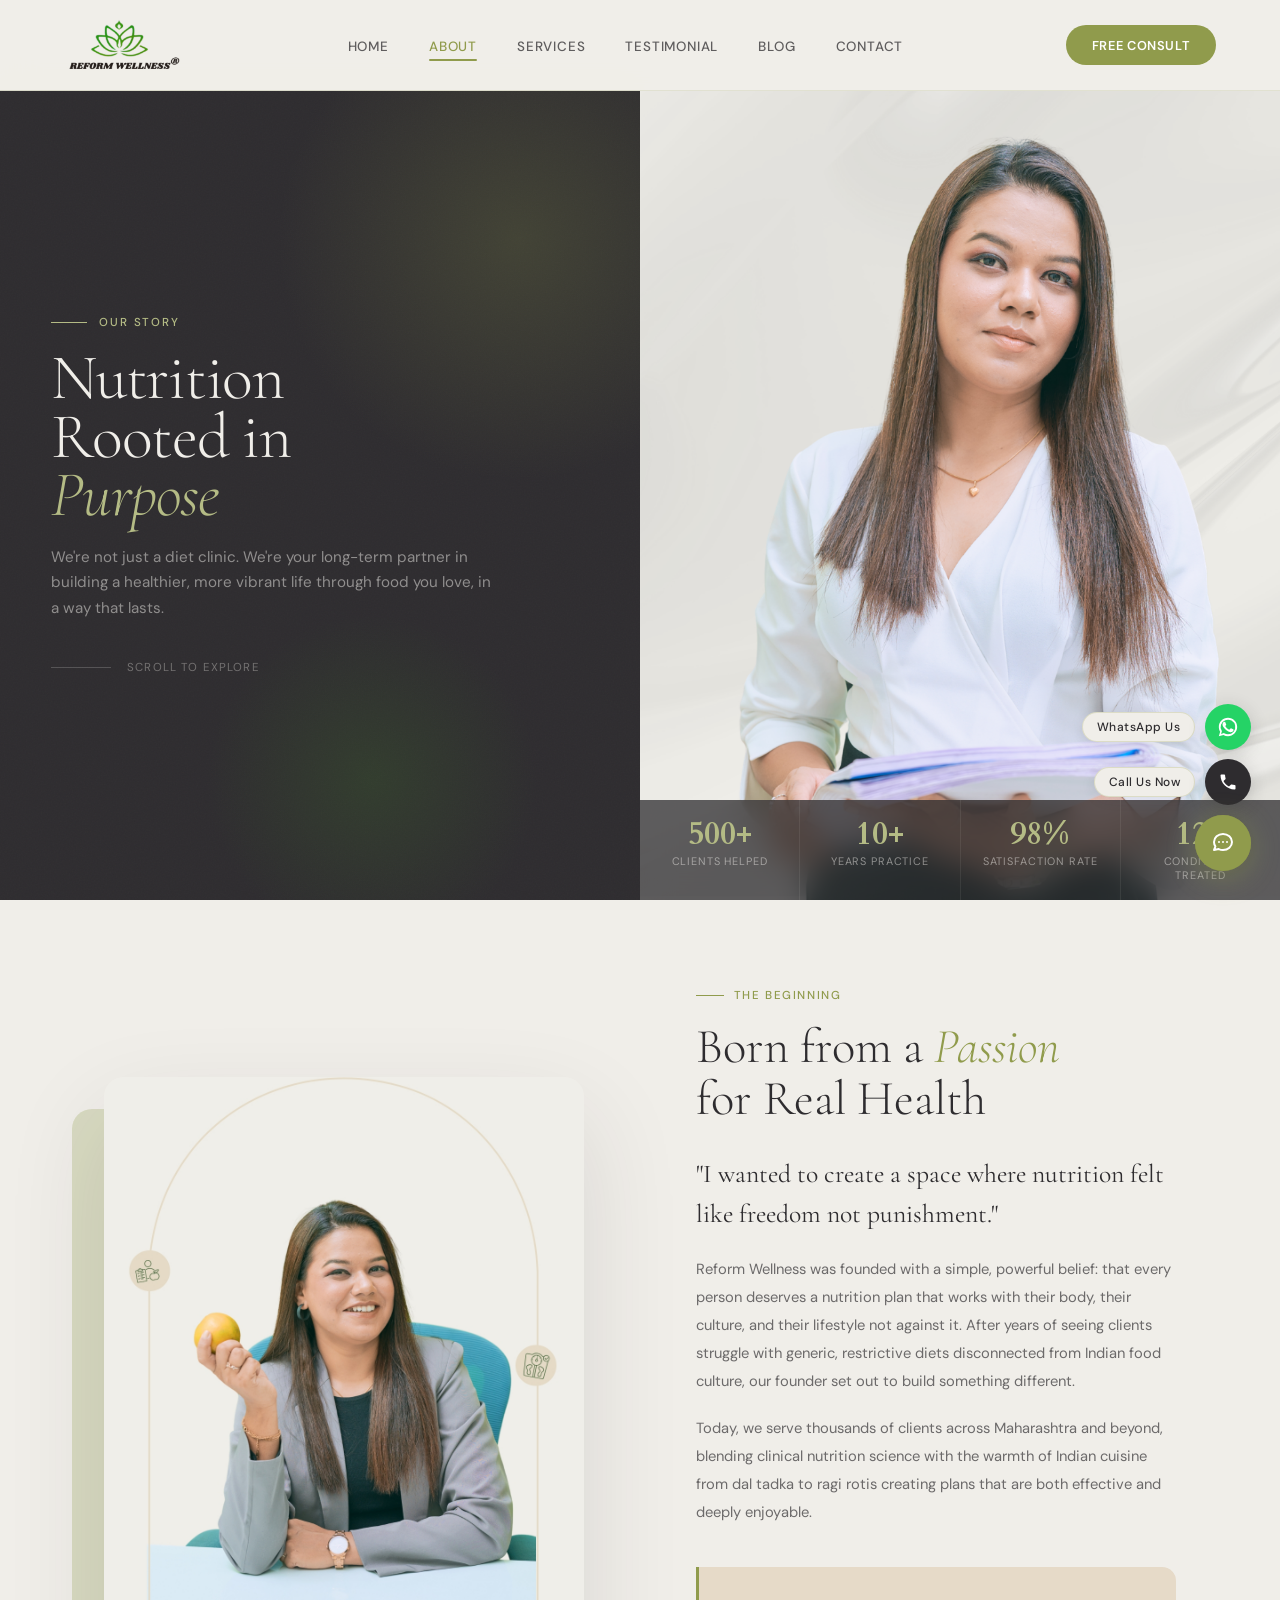
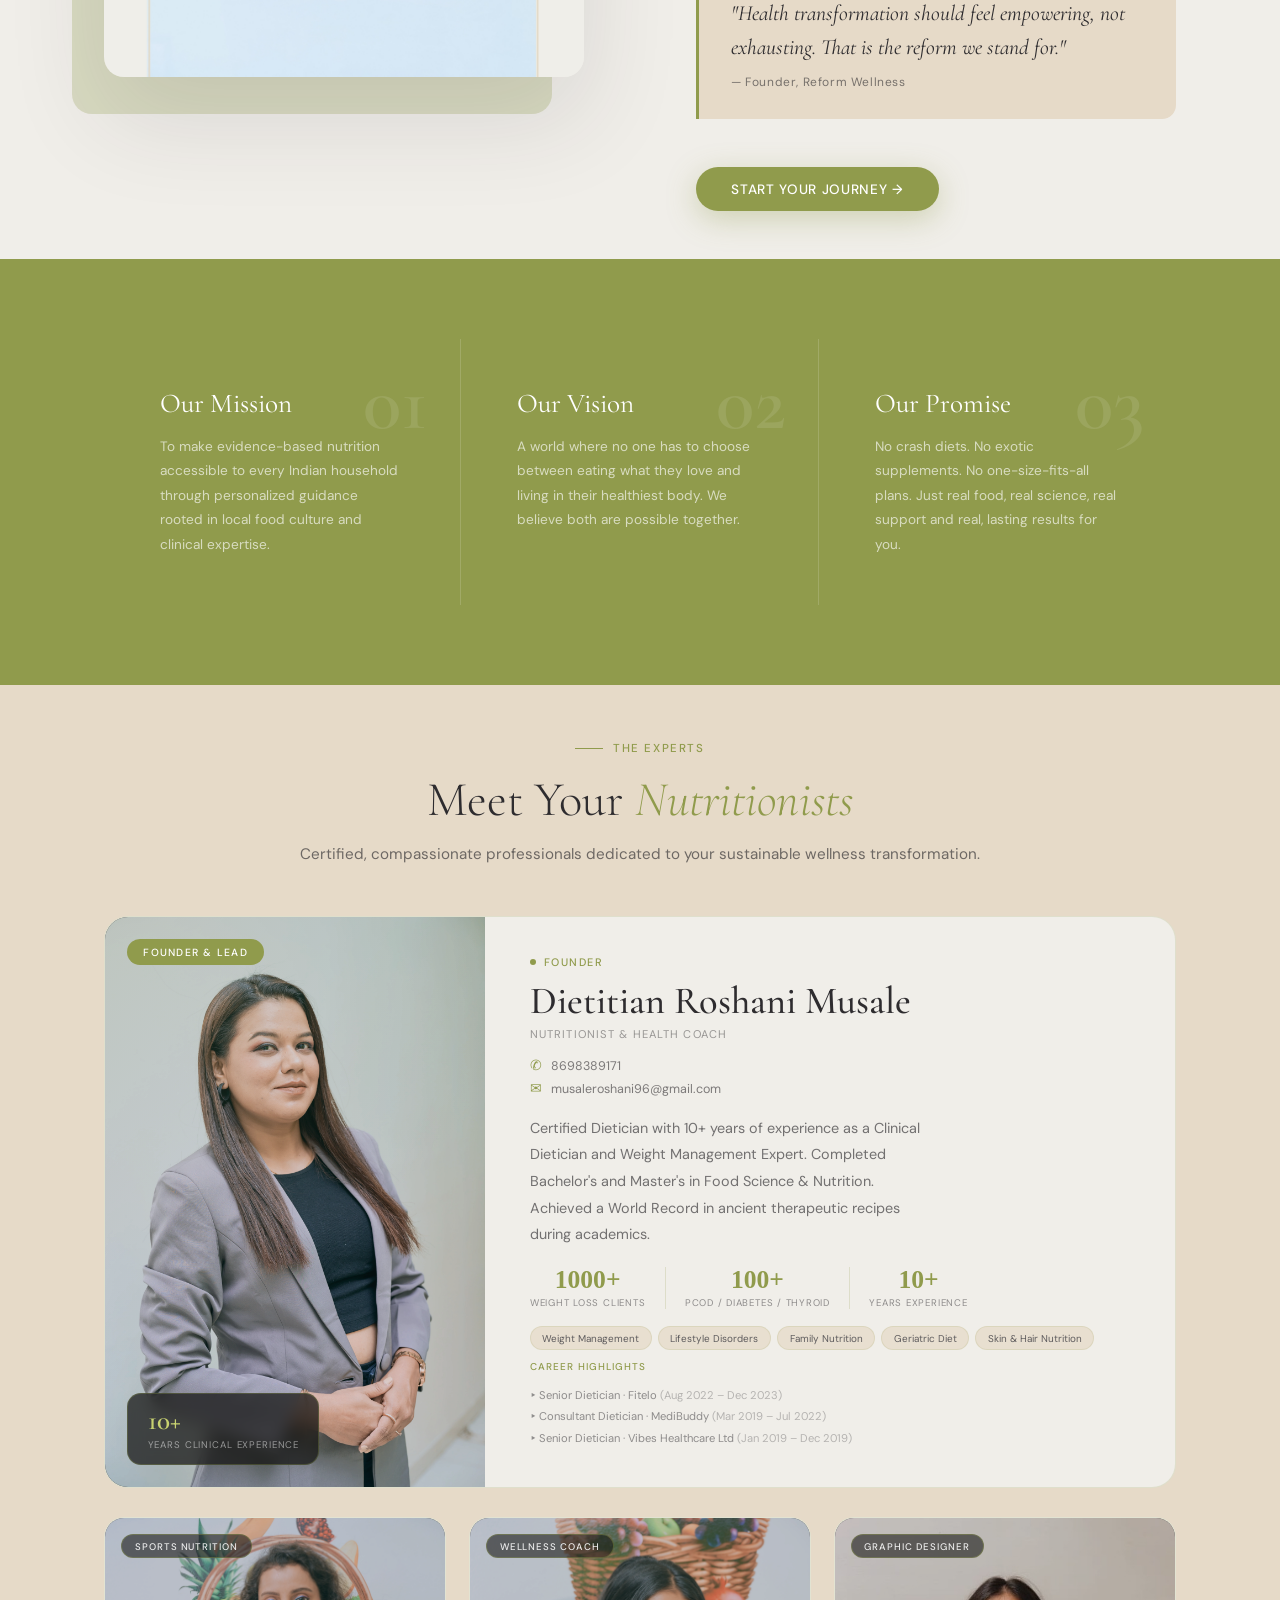
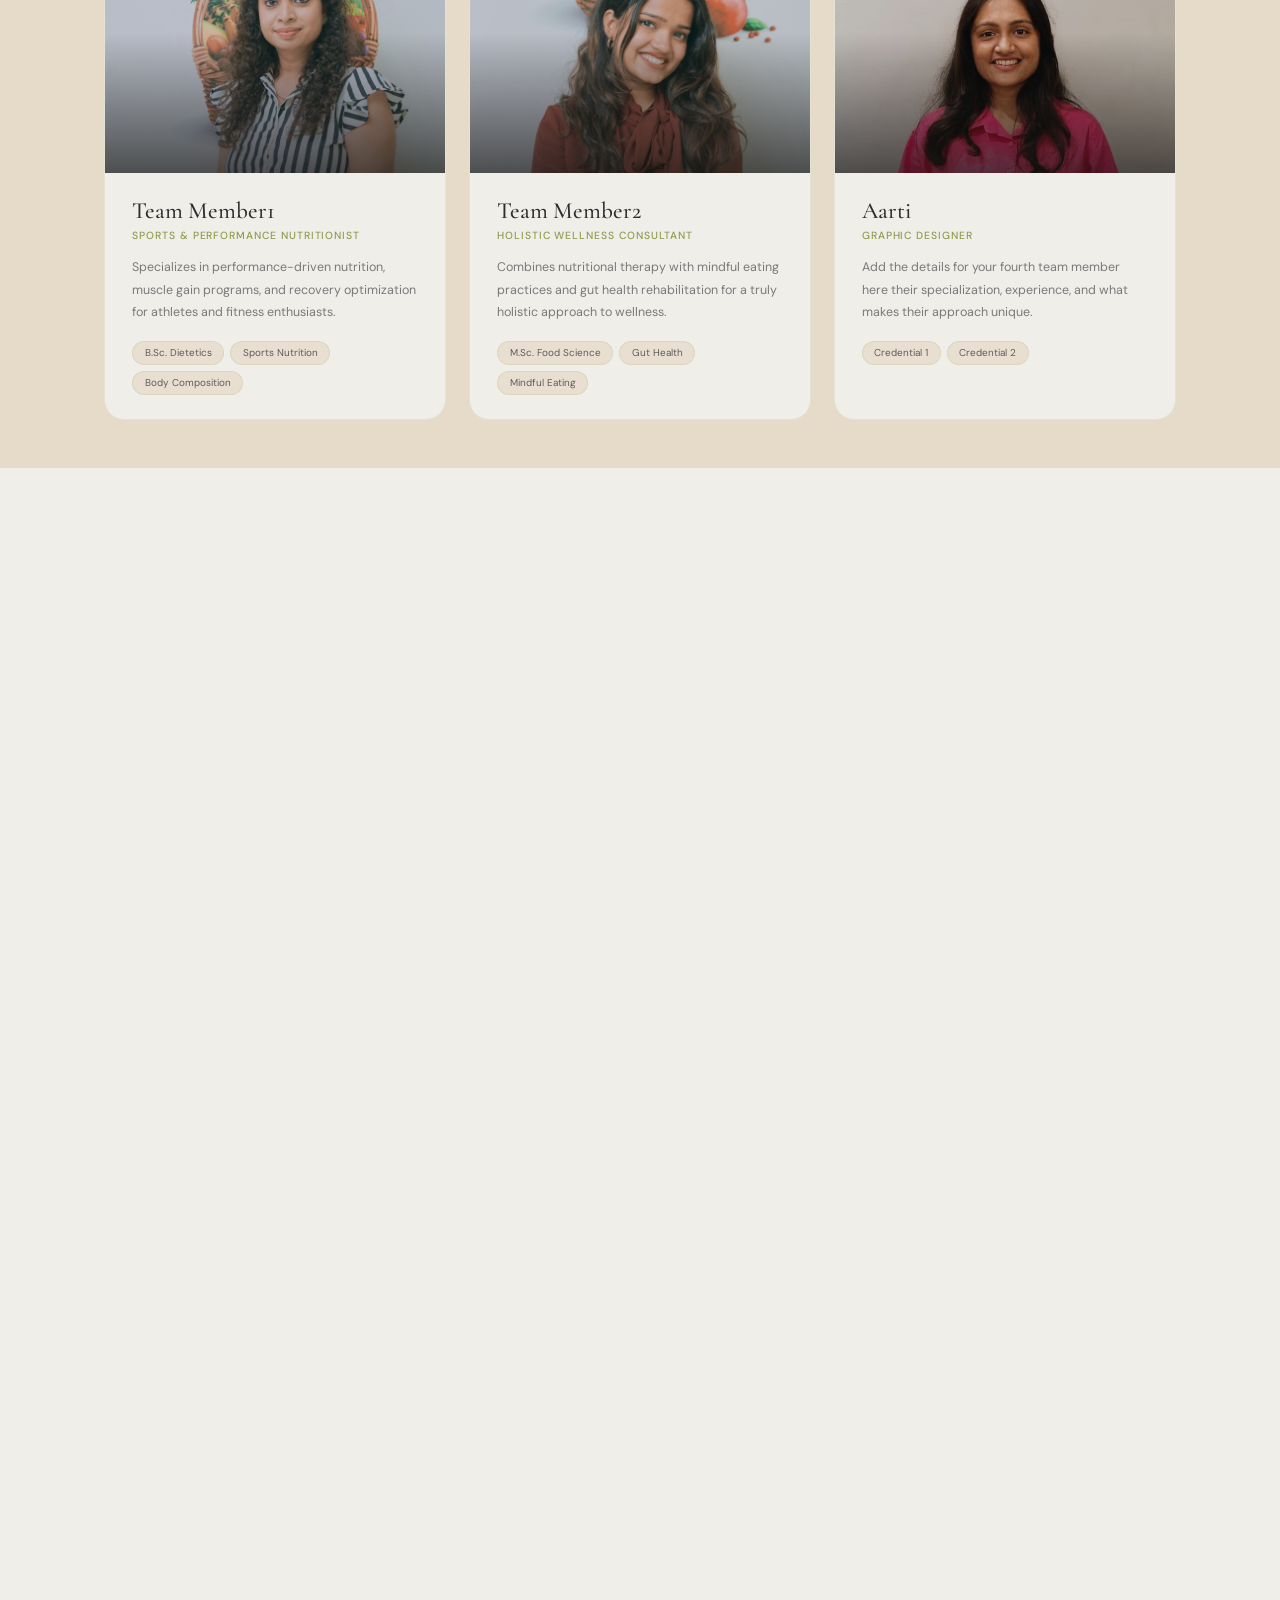
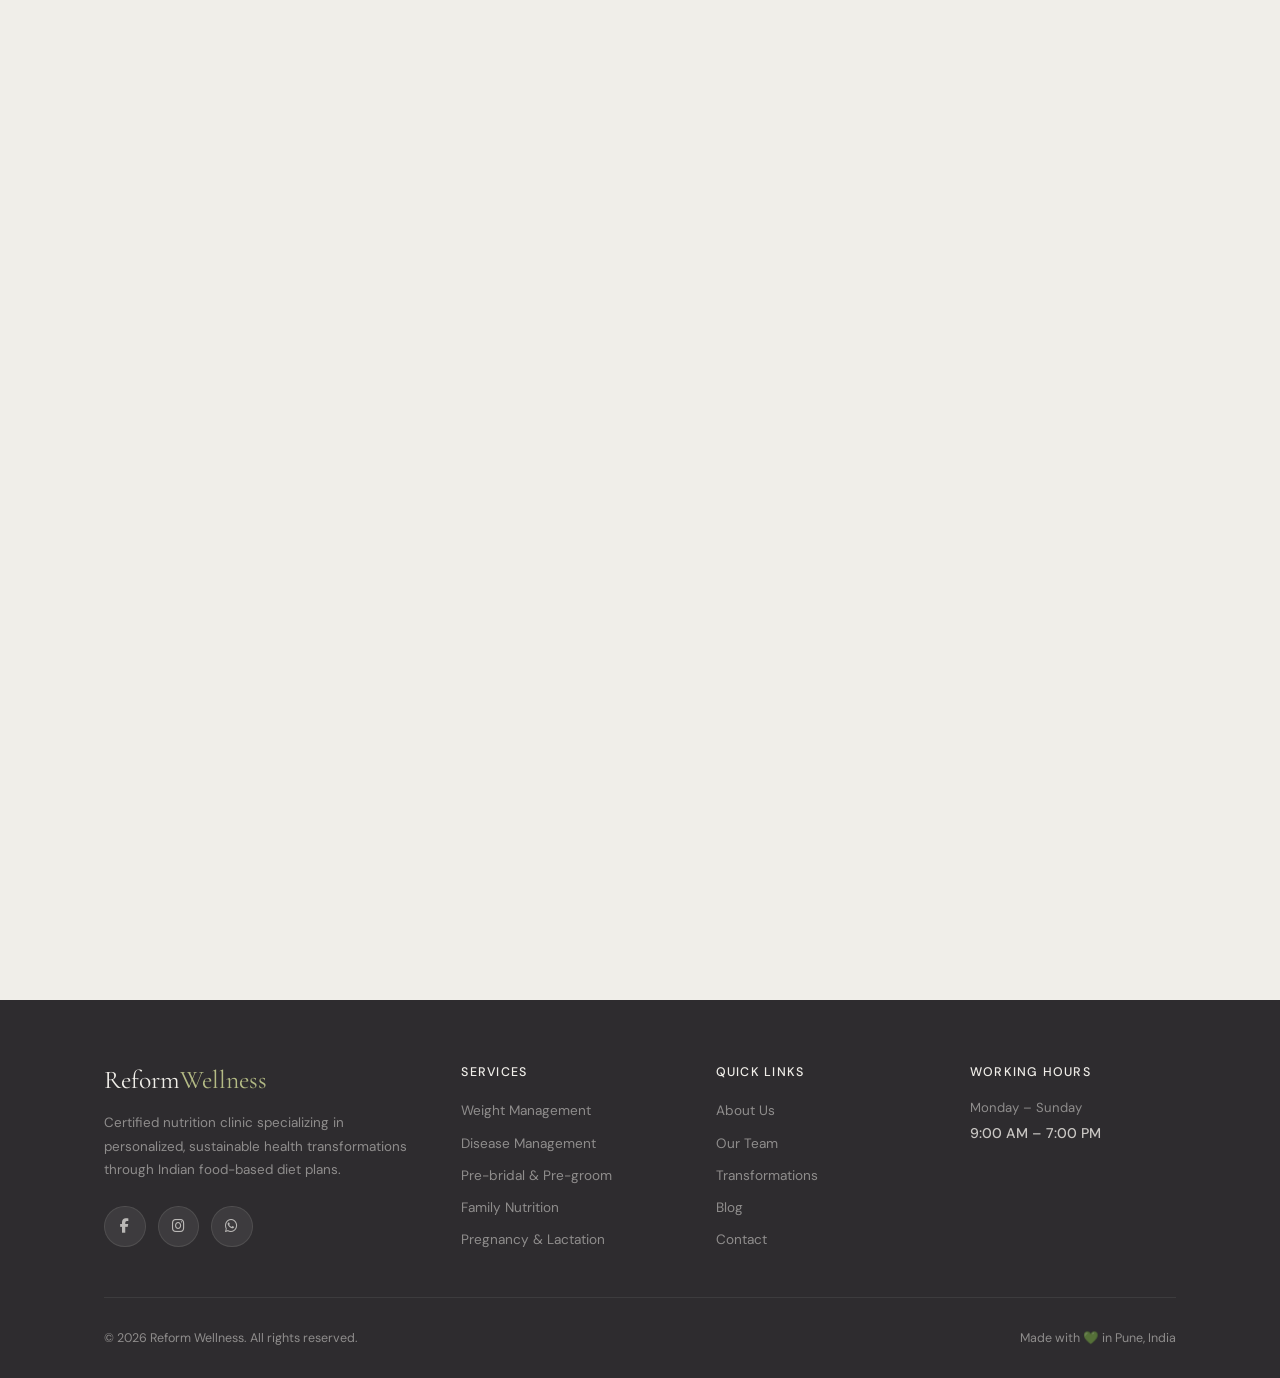
==== about/index.html @ c9287469 "updates" ====
<!DOCTYPE html>
<html lang="en">

<head>
    <meta charset="UTF-8" />
    <meta name="viewport" content="width=device-width, initial-scale=1.0" />
    <title>About Us- Reform Wellness</title>
    <link rel="icon" type="image/x-icon" href="/favicon_io/favicon.ico" />
    <link rel="stylesheet" href="https://cdnjs.cloudflare.com/ajax/libs/font-awesome/6.7.2/css/all.min.css" />
    <link
        href="https://fonts.googleapis.com/css2?family=Cormorant+Garamond:ital,wght@0,300;0,400;0,600;1,300;1,400&family=DM+Sans:wght@300;400;500;600&display=swap"
        rel="stylesheet" />
    <link href="https://fonts.googleapis.com/css2?family=Cardo:wght@400;700&display=swap" rel="stylesheet">
    <link rel="stylesheet" href="/css/style.css">
    <style>
        .about-hero {
            height: calc(100vh - 90px);
            min-height: calc(100vh - 90px);
            background: var(--dark);
            display: grid;
            grid-template-columns: 1fr 1fr;
            position: relative;
            overflow: hidden;
        }

        .hero-grain {
            position: absolute;
            inset: 0;
            pointer-events: none;
            background: url("data:image/svg+xml,%3Csvg xmlns='http://www.w3.org/2000/svg' width='280' height='280'%3E%3Cfilter id='n'%3E%3CfeTurbulence type='fractalNoise' baseFrequency='.68' numOctaves='4' stitchTiles='stitch'/%3E%3C/filter%3E%3Crect width='280' height='280' filter='url(%23n)' opacity='.05'/%3E%3C/svg%3E");
            opacity: .5;
        }

        .hero-blob {
            position: absolute;
            pointer-events: none;
            border-radius: 50%;
        }

        .hero-blob-1 {
            top: -100px;
            right: 40%;
            width: 500px;
            height: 500px;
            background: radial-gradient(circle, rgba(144, 155, 76, .2) 0%, transparent 68%);
        }

        .hero-blob-2 {
            bottom: -60px;
            left: 15%;
            width: 360px;
            height: 360px;
            background: radial-gradient(circle, rgba(72, 153, 38, .15) 0%, transparent 65%);
        }

        .hero-blob-3 {
            top: 30%;
            right: -80px;
            width: 300px;
            height: 300px;
            background: radial-gradient(circle, rgba(180, 187, 133, .12) 0%, transparent 65%);
        }

        .ah-left {
            display: flex;
            flex-direction: column;
            justify-content: center;
            position: relative;
            z-index: 2;

            padding-top: clamp(2rem, 4vh, 4rem);
            padding-bottom: clamp(2rem, 4vh, 4rem);
            padding-left: 8%;
            padding-right: 6%;
        }

        .ah-eyebrow {
            display: inline-flex;
            align-items: center;
            gap: .75rem;
            font-size: .72rem;
            letter-spacing: .16em;
            text-transform: uppercase;
            color: var(--secondary);
            font-weight: 500;
            margin-bottom: 1.2rem;
        }

        .ah-eyebrow::before {
            content: '';
            width: 36px;
            height: 1px;
            background: var(--secondary);
        }

        .ah-h1 {
            font-family: 'Cormorant Garamond', serif;
            font-size: clamp(3rem, 5vw, 6rem);
            font-weight: 300;
            line-height: .92;
            color: var(--light);
            letter-spacing: -.02em;
            margin-bottom: 1.2rem;
        }

        .ah-h1 em {
            font-style: italic;
            color: var(--secondary);
        }

        .ah-sub {
            font-size: .95rem;
            line-height: 1.7;
            color: rgba(240, 238, 233, .5);
            max-width: 440px;
            margin-bottom: 1.2rem;
        }

        .ah-scroll-hint {
            position: relative;
            margin-top: 1.2rem;
            display: flex;
            align-items: center;
            gap: 1rem;
            color: rgba(240, 238, 233, .35);
            font-size: .72rem;
            letter-spacing: .1em;
            text-transform: uppercase;
        }

        .ah-scroll-line {
            width: 60px;
            height: 1px;
            background: rgba(240, 238, 233, .2);
        }

        .ah-right {
            position: relative;
            overflow: hidden;
        }

        .ah-right img {
            width: 100%;
            height: 100%;
            object-fit: cover;
        }

        .ah-stat-strip {
            position: absolute;
            bottom: 0;
            left: 0;
            right: 0;
            background: rgba(46, 44, 47, .75);
            backdrop-filter: blur(16px);
            display: flex;
        }

        .ah-stat {
            flex: 1;
            padding: 1.1rem 1rem;
            border-right: 1px solid rgba(240, 238, 233, .08);
            text-align: center;
        }

        .ah-stat:last-child {
            border-right: none;
        }

        .ah-stat-num {
            font-family: 'Cardo', serif;
            font-size: 2rem;
            font-weight: 600;
            color: var(--secondary);
            line-height: 1;
        }

        .ah-stat-label {
            font-size: .68rem;
            color: rgba(240, 238, 233, .5);
            margin-top: .3rem;
            text-transform: uppercase;
            letter-spacing: .08em;
        }

        .container {
            max-width: 1200px;
            margin: 0 auto;
            padding: 0 5%;
        }

        section {
            padding: 3rem 0;
        }

        .section-tag {
            display: inline-flex;
            align-items: center;
            gap: .6rem;
            font-size: .72rem;
            letter-spacing: .14em;
            text-transform: uppercase;
            color: var(--primary);
            font-weight: 500;
            margin-bottom: 1.1rem;
        }

        .section-tag::before {
            content: '';
            width: 28px;
            height: 1px;
            background: var(--primary);
        }

        .section-h {
            font-family: 'Cormorant Garamond', serif;
            font-size: clamp(2.3rem, 3.8vw, 4rem);
            font-weight: 300;
            line-height: 1.08;
            color: var(--dark);
        }

        .section-h em {
            font-style: italic;
            color: var(--primary);
        }

        .story {
            background: var(--light);
        }

        .story-layout {
            display: grid;
            grid-template-columns: 1fr 1fr;
            gap: 7rem;
            align-items: center;
        }

        .story-imgs {
            position: relative;
        }

        .story-img-main {
            width: 100%;
            aspect-ratio: 4/5;
            object-fit: cover;
            border-radius: 20px;
            box-shadow: 0 40px 100px rgba(46, 44, 47, 0.12);
        }

        .story-bg-shape {
            position: absolute;
            top: 2rem;
            left: -2rem;
            right: 2rem;
            bottom: -2rem;
            border-radius: 20px;
            background: var(--secondary);
            opacity: .4;
            z-index: -1;
        }

        .story-text {
            padding-top: 2rem;
        }

        .story-lead {
            font-family: 'Cormorant Garamond', serif;
            font-size: 1.6rem;
            font-weight: 400;
            line-height: 1.55;
            color: var(--dark);
            margin: 1.8rem 0 1.4rem;
        }

        .story-body {
            font-size: .92rem;
            line-height: 1.9;
            opacity: .68;
            margin-bottom: 1.2rem;
        }

        .story-quote {
            margin: 2.5rem 0;
            padding: 1.8rem 2rem;
            border-left: 3px solid var(--primary);
            background: var(--soft);
            border-radius: 0 14px 14px 0;
        }

        .story-quote p {
            font-family: 'Cormorant Garamond', serif;
            font-size: 1.35rem;
            font-style: italic;
            line-height: 1.6;
            color: var(--dark);
        }

        .story-quote cite {
            font-size: .75rem;
            opacity: .6;
            margin-top: .6rem;
            display: block;
            font-style: normal;
            letter-spacing: .05em;
        }

        .mission-strip {
            background: var(--primary);
            padding: 5rem 0;
        }

        .mission-grid {
            display: grid;
            grid-template-columns: 1fr 1fr 1fr;
            gap: 0;
        }

        .mission-item {
            padding: 3rem 3.5rem;
            border-right: 1px solid rgba(255, 255, 255, .15);
            position: relative;
        }

        .mission-item:last-child {
            border-right: none;
        }

        .mission-num {
            font-family: 'Cormorant Garamond', serif;
            font-size: 5rem;
            font-weight: 600;
            color: rgba(255, 255, 255, .1);
            line-height: 1;
            position: absolute;
            top: 1.5rem;
            right: 2rem;
        }

        .mission-title {
            font-family: 'Cormorant Garamond', serif;
            font-size: 1.7rem;
            color: #fff;
            margin-bottom: .9rem;
            font-weight: 400;
        }

        .mission-desc {
            font-size: .85rem;
            line-height: 1.8;
            color: rgba(255, 255, 255, .65);
        }

        .dietitian {
            background: var(--soft);
        }

        .dietitian-header {
            text-align: center;
            margin-bottom: 3rem;
        }

        .team-hero {
            display: grid;
            grid-template-columns: 380px 1fr;
            border-radius: 24px;
            overflow: hidden;
            border: 1px solid rgba(144, 155, 76, .18);
            margin-bottom: 1.8rem;
            background: var(--light);
        }

        .team-hero-img {
            position: relative;
            min-height: 320px;
            background: #1a1a18;
            overflow: hidden;
        }

        .team-hero-img img {
            width: 100%;
            height: 100%;
            object-fit: cover;
            object-position: top;
            display: block;
            opacity: .85;
            transition: transform .55s;
        }

        .team-hero:hover .team-hero-img img {
            transform: scale(1.04);
        }

        .team-hero-img-overlay {
            position: absolute;
            inset: 0;
            background: linear-gradient(135deg, rgba(144, 155, 76, .18) 0%, transparent 60%);
        }

        .team-hero-badge {
            position: absolute;
            top: 1.4rem;
            left: 1.4rem;
            background: var(--primary);
            color: #fff;
            font-size: .65rem;
            letter-spacing: .12em;
            text-transform: uppercase;
            padding: .4rem 1rem;
            border-radius: 100px;
            font-weight: 500;
        }

        .team-hero-stat {
            position: absolute;
            bottom: 1.4rem;
            left: 1.4rem;
            background: rgba(20, 20, 18, .72);
            backdrop-filter: blur(8px);
            -webkit-backdrop-filter: blur(8px);
            border-radius: 14px;
            padding: .8rem 1.2rem;
            border: 1px solid rgba(144, 155, 76, .3);
        }

        .team-hero-stat-num {
            font-family: 'Cormorant Garamond', serif;
            font-size: 1.7rem;
            font-weight: 600;
            color: #c8d270;
            line-height: 1;
        }

        .team-hero-stat-label {
            font-size: .6rem;
            color: rgba(255, 255, 255, .5);
            letter-spacing: .09em;
            text-transform: uppercase;
            margin-top: 4px;
        }

        .team-hero-body {
            padding: 2rem 2.8rem;
            display: flex;
            flex-direction: column;
            justify-content: center;
        }

        .team-founder-label {
            display: inline-flex;
            align-items: center;
            gap: 8px;
            font-size: .68rem;
            letter-spacing: .14em;
            text-transform: uppercase;
            color: var(--primary);
            font-weight: 500;
            margin-bottom: .7rem;
        }

        .team-founder-dot {
            width: 6px;
            height: 6px;
            border-radius: 50%;
            background: var(--primary);
            flex-shrink: 0;
        }

        .team-hero-name {
            font-family: 'Cormorant Garamond', serif;
            font-size: 2.4rem;
            font-weight: 500;
            color: var(--dark);
            margin: 0 0 .3rem;
            line-height: 1.1;
        }

        .team-hero-role {
            font-size: .7rem;
            text-transform: uppercase;
            letter-spacing: .1em;
            color: rgba(46, 44, 47, .45);
            margin-bottom: 1rem;
        }

        .team-hero-bio {
            font-size: .9rem;
            line-height: 1.85;
            color: rgba(46, 44, 47, .65);
            margin-bottom: 1.2rem;
            max-width: 400px;
        }

        .team-signature {
            font-family: 'Cormorant Garamond', serif;
            font-size: 1.5rem;
            font-style: italic;
            color: rgba(46, 44, 47, .35);
        }

        .team-trio {
            display: grid;
            grid-template-columns: repeat(3, 1fr);
            gap: 1.4rem;
        }

        .team-card {
            background: var(--light);
            border-radius: 20px;
            overflow: hidden;
            border: 1px solid rgba(144, 155, 76, .14);
            transition: transform .35s, border-color .35s, box-shadow .35s;
        }

        .team-card:hover {
            transform: translateY(-6px);
            border-color: rgba(144, 155, 76, .35);
            box-shadow: 0 24px 60px rgba(46, 44, 47, .1);
        }

        .team-img-wrap {
            position: relative;
            aspect-ratio: 4/3;
            overflow: hidden;
            background: #1a1a18;
        }

        .team-img-wrap img {
            width: 100%;
            height: 100%;
            object-fit: cover;
            object-position: top;
            display: block;
            opacity: .8;
            transition: transform .5s;
        }

        .team-card:hover .team-img-wrap img {
            transform: scale(1.04);
        }

        .team-img-grad {
            position: absolute;
            inset: 0;
            background: linear-gradient(to top, rgba(20, 20, 18, .65) 0%, transparent 55%);
        }

        .team-img-tag {
            position: absolute;
            top: 1rem;
            left: 1rem;
            background: rgba(20, 20, 18, .58);
            border: 1px solid rgba(144, 155, 76, .4);
            color: rgba(255, 255, 255, .88);
            font-size: .6rem;
            letter-spacing: .1em;
            text-transform: uppercase;
            padding: .3rem .8rem;
            border-radius: 100px;
            font-weight: 500;
        }

        .team-body {
            padding: 1.5rem 1.7rem;
        }

        .team-name {
            font-family: 'Cormorant Garamond', serif;
            font-size: 1.45rem;
            font-weight: 500;
            color: var(--dark);
            margin-bottom: .25rem;
        }

        .team-role {
            font-size: .65rem;
            text-transform: uppercase;
            letter-spacing: .09em;
            color: var(--primary);
            font-weight: 500;
            margin-bottom: .9rem;
        }

        .team-bio {
            font-size: .78rem;
            line-height: 1.78;
            opacity: .6;
            margin-bottom: 1.1rem;
        }

        .team-creds {
            display: flex;
            flex-wrap: wrap;
            gap: .38rem;
        }

        .team-cred {
            font-size: .62rem;
            padding: .28rem .72rem;
            border-radius: 100px;
            background: var(--soft);
            border: 1px solid rgba(144, 155, 76, .2);
            color: var(--dark);
            opacity: .75;
        }

        .values {
            background: var(--light);
        }

        .values-layout {
            display: grid;
            grid-template-columns: 1fr 1fr;
            gap: 6rem;
            align-items: start;
        }

        .values-sticky {
            position: sticky;
            top: 120px;
        }

        .values-img {
            width: 100%;
            aspect-ratio: 4/5;
            object-fit: cover;
            border-radius: 24px;
            box-shadow: 0 40px 100px rgba(46, 44, 47, .1);
            margin-top: 3rem;
        }

        .values-list {
            display: flex;
            flex-direction: column;
            gap: 1.2rem;
            margin-top: 3rem;
        }

        .value-item {
            display: grid;
            grid-template-columns: 3.5rem 1fr;
            gap: 1.5rem;
            align-items: start;
            padding: 1.8rem 2rem;
            background: var(--soft);
            border-radius: 18px;
            border: 1px solid rgba(144, 155, 76, .15);
            transition: background .3s, transform .3s;
            cursor: default;
        }

        .value-item:hover {
            background: var(--primary);
            transform: translateX(6px);
        }

        .value-item:hover .vi-title,
        .value-item:hover .vi-desc {
            color: #fff;
        }

        .value-item:hover .vi-desc {
            opacity: .75;
        }

        .vi-icon {
            width: 3.5rem;
            height: 3.5rem;
            border-radius: 18px;
            background: rgba(144, 155, 76, 0.12);
            color: var(--primary);

            display: flex;
            align-items: center;
            justify-content: center;

            flex-shrink: 0;

            font-size: 1.2rem;
            transition: all 0.3s ease;
        }

        .value-item:hover .vi-icon {
            background: rgba(255, 255, 255, .15);
            color: #fff;
        }

        .vi-title {
            font-family: 'Cormorant Garamond', serif;
            font-size: 1.25rem;
            color: var(--dark);
            margin-bottom: .35rem;
            transition: color .3s;
        }

        .vi-desc {
            font-size: .82rem;
            line-height: 1.75;
            opacity: .65;
            transition: color .3s, opacity .3s;
            color: var(--dark);
        }

        .journey {
            background: var(--dark);
            overflow: hidden;
        }

        .journey .section-tag {
            color: var(--secondary);
        }

        .journey .section-tag::before {
            background: var(--secondary);
        }

        .journey .section-h {
            color: var(--light);
        }

        .timeline {
            position: relative;
            margin-top: 5rem;
        }

        .timeline::before {
            content: '';
            position: absolute;
            left: 50%;
            top: 0;
            bottom: 0;
            width: 1px;
            background: linear-gradient(180deg, transparent, var(--primary), var(--secondary), var(--primary), transparent);
            transform: translateX(-50%);
        }

        .tl-item {
            display: grid;
            grid-template-columns: 1fr 60px 1fr;
            gap: 0;
            margin-bottom: 4rem;
            align-items: center;
        }

        .tl-item:last-child {
            margin-bottom: 0;
        }

        .tl-content {
            padding: 2rem 2.5rem;
            background: rgba(240, 238, 233, .04);
            border: 1px solid rgba(240, 238, 233, .07);
            border-radius: 20px;
            transition: background .3s;
        }

        .tl-content:hover {
            background: rgba(144, 155, 76, .1);
        }

        .tl-item.right .tl-content {
            grid-column: 3;
        }

        .tl-item.left .tl-content {
            grid-column: 1;
        }

        .tl-center {
            display: flex;
            align-items: center;
            justify-content: center;
            grid-column: 2;
        }

        .tl-dot {
            width: 2.8rem;
            height: 2.8rem;
            border-radius: 50%;
            background: var(--primary);
            border: 3px solid var(--dark);
            box-shadow: 0 0 0 5px rgba(144, 155, 76, .2);
            display: flex;
            align-items: center;
            justify-content: center;
            font-family: 'Cormorant Garamond', serif;
            font-size: 1rem;
            font-weight: 600;
            color: #fff;
            z-index: 1;
            position: relative;
        }

        .tl-year {
            font-size: .68rem;
            letter-spacing: .1em;
            text-transform: uppercase;
            color: var(--secondary);
            font-weight: 500;
            margin-bottom: .5rem;
        }

        .tl-title {
            font-family: 'Cormorant Garamond', serif;
            font-size: 1.4rem;
            color: var(--light);
            margin-bottom: .5rem;
        }

        .tl-desc {
            font-size: .82rem;
            line-height: 1.75;
            color: rgba(240, 238, 233, .5);
        }

        .certs {
            background: var(--light);
        }

        .certs-grid {
            display: grid;
            grid-template-columns: repeat(4, 1fr);
            gap: 1.5rem;
            margin-top: 3.5rem;
        }

        .cert-card {
            background: var(--soft);
            border-radius: 20px;
            padding: 2.5rem 2rem;
            border: 1px solid rgba(144, 155, 76, .15);
            text-align: center;
            transition: transform .3s, box-shadow .3s;
        }

        .cert-card:hover {
            transform: translateY(-5px);
            box-shadow: 0 20px 60px rgba(46, 44, 47, .08);
        }

        .cert-icon {
            width: 50px;
            height: 50px;
            border-radius: 18px;
            background: rgba(144, 155, 76, 0.12);
            color: var(--primary);

            display: flex;
            align-items: center;
            justify-content: center;

            margin: 0 auto 1.5rem;

            transition: all 0.3s ease;
        }

        .cert-icon i {
            font-size: 20px;
            line-height: 1;
        }

        .cert-card:hover .cert-icon {
            background: var(--primary);
            color: #fff;
            transform: translateY(-4px);
        }

        .cert-title {
            font-family: 'Cormorant Garamond', serif;
            font-size: 1.2rem;
            color: var(--dark);
            margin-bottom: .5rem;
        }

        .cert-body {
            font-size: .8rem;
            line-height: 1.7;
            opacity: .65;
        }

        .about-cta {
            background: var(--light);
        }

        .cta-box {
            background: var(--dark);
            border-radius: 32px;
            overflow: hidden;
            position: relative;
            display: grid;
            grid-template-columns: 1fr 1fr;
            min-height: 420px;
        }

        .cta-box-left {
            padding: 5rem;
            display: flex;
            flex-direction: column;
            justify-content: center;
            position: relative;
            z-index: 1;
        }

        .cta-box-left::before {
            content: '';
            position: absolute;
            inset: 0;
            background: radial-gradient(ellipse at 0% 100%, rgba(144, 155, 76, .25) 0%, transparent 65%);
        }

        .cta-tag {
            font-size: .72rem;
            letter-spacing: .14em;
            text-transform: uppercase;
            color: var(--secondary);
            font-weight: 500;
            margin-bottom: 1rem;
            position: relative;
        }

        .cta-h {
            font-family: 'Cormorant Garamond', serif;
            font-size: clamp(2.2rem, 3.5vw, 3.5rem);
            font-weight: 300;
            color: var(--light);
            line-height: 1.1;
            margin-bottom: 1.2rem;
            position: relative;
        }

        .cta-h em {
            font-style: italic;
            color: var(--secondary);
        }

        .cta-p {
            font-size: .9rem;
            color: rgba(240, 238, 233, .55);
            line-height: 1.8;
            margin-bottom: 2.5rem;
            position: relative;
        }

        .cta-btns {
            display: flex;
            gap: 1rem;
            flex-wrap: wrap;
            position: relative;
        }

        .btn-w {
            background: var(--primary);
            color: #fff;
            padding: .85rem 2.2rem;
            border-radius: 100px;
            font-size: .85rem;
            font-weight: 500;
            letter-spacing: .05em;
            text-transform: uppercase;
            text-decoration: none;
            box-shadow: 0 8px 30px rgba(144, 155, 76, .35);
            transition: background .25s, transform .2s;
        }

        .btn-w:hover {
            background: var(--accent);
            transform: translateY(-2px);
        }

        .btn-outline-w {
            border: 1px solid rgba(240, 238, 233, .2);
            color: rgba(240, 238, 233, .7);
            padding: .85rem 2.2rem;
            border-radius: 100px;
            font-size: .85rem;
            font-weight: 500;
            letter-spacing: .05em;
            text-transform: uppercase;
            text-decoration: none;
            transition: border-color .25s, color .25s;
        }

        .btn-outline-w:hover {
            border-color: var(--secondary);
            color: var(--secondary);
        }

        .cta-box-right {
            position: relative;
            overflow: hidden;
        }

        .cta-box-right img {
            width: 100%;
            height: 100%;
            object-fit: cover;
            mix-blend-mode: luminosity;
            opacity: .5;
        }

        .fade-up {
            opacity: 0;
            transform: translateY(30px);
            transition: opacity .75s ease, transform .75s ease;
        }

        .fade-up.visible {
            opacity: 1;
            transform: translateY(0);
        }

        .fade-left {
            opacity: 0;
            transform: translateX(-30px);
            transition: opacity .75s ease, transform .75s ease;
        }

        .fade-left.visible {
            opacity: 1;
            transform: translateX(0);
        }

        .fade-right {
            opacity: 0;
            transform: translateX(30px);
            transition: opacity .75s ease, transform .75s ease;
        }

        .fade-right.visible {
            opacity: 1;
            transform: translateX(0);
        }

        @media(max-width:1024px) {

            .about-hero {
                height: calc(100svh - 90px);
                min-height: calc(100svh - 90px);

                display: grid;
                grid-template-columns: 1fr 1fr;
                grid-template-rows: 1fr;

                overflow: hidden;
            }

            .ah-left {
                padding: 1.2rem 6% 0.8rem;

                display: flex;
                flex-direction: column;
                justify-content: center;
                align-items: flex-start;

                text-align: left;
                min-height: 0;
                z-index: 2;
            }

            .ah-eyebrow {
                font-size: 0.7rem;
                margin-bottom: 0.5rem;
            }

            .ah-h1 {
                font-size: clamp(1.8rem, 5vw, 2.8rem);
                line-height: 1.05;
                margin-bottom: 0.5rem;
            }

            .ah-sub {
                font-size: 0.82rem;
                line-height: 1.55;
                margin-bottom: 0.7rem;
                max-width: 95%;
            }

            .ah-scroll-hint {
                margin-top: 0.3rem;
            }

            .ah-right {
                position: relative;
                height: 100%;
                min-height: 0;
                overflow: hidden;
            }

            .ah-right img {
                width: 100%;
                height: 100%;

                object-fit: cover;
                object-position: center center;

                display: block;
            }

            .ah-stat-strip {
                position: absolute;
                left: 50%;
                bottom: 1rem;
                transform: translateX(-50%);

                width: calc(100% - 2rem);

                display: flex;
                flex-wrap: wrap;
                justify-content: center;
                gap: 1rem;

                padding: 1rem;

                border-radius: 18px;
                backdrop-filter: blur(14px);
            }

            .ah-stat {
                flex: 0 0 45%;
                text-align: center;
            }

            .ah-stat-num {
                font-size: 1.6rem;
            }

            .ah-stat-label {
                font-size: 0.62rem;
                line-height: 1.4;
            }

            .story-layout,
            .values-layout,
            .about-grid,
            .cta-box {
                grid-template-columns: 1fr;
            }

            .cta-box-right {
                min-height: 300px;
            }

            .cta-box-left {
                padding: 3rem;
            }

            .certs-grid {
                grid-template-columns: 1fr 1fr;
            }

            .mission-grid {
                grid-template-columns: 1fr;
            }

            .mission-item {
                border-right: none;
                border-bottom: 1px solid rgba(255, 255, 255, .1);
            }

            .timeline::before {
                left: 28px;
            }

            .tl-item {
                grid-template-columns: 60px 1fr;
            }

            .tl-item.right .tl-content,
            .tl-item.left .tl-content {
                grid-column: 2;
            }

            .tl-center {
                grid-column: 1;
            }
        }

        @media (max-width: 900px) {

            .team-hero {
                grid-template-columns: 1fr;
            }

            .team-hero-img {
                min-height: 320px;
            }

            .team-trio {
                grid-template-columns: 1fr;
            }
        }

        @media(max-width:768px) {

            .about-hero {
                grid-template-columns: 1fr;
                grid-template-rows: 60% 40%;
            }

            .ah-right {
                order: 1;
            }

            .ah-left {
                order: 2;

                align-items: center;
                text-align: center;

                padding: 1rem 5% 0.8rem;
            }

            .ah-right img {
                object-position: center center;
            }

            .ah-stat-strip {
                display: grid !important;
                grid-template-columns: repeat(4, 1fr);

                position: absolute;
                bottom: 0;
                left: 0;
                right: 0;

                width: 100%;
                transform: none;

                padding: 0;
                border-radius: 0;

                overflow: hidden;
            }

            .ah-stat {
                min-width: 0;
                padding: 0.55rem 0.15rem;

                border-right: 1px solid rgba(240, 238, 233, .08);

                text-align: center;
            }

            .ah-stat:last-child {
                border-right: none;
            }

            .ah-stat-num {
                font-size: 0.9rem;
                line-height: 1;
                white-space: nowrap;
            }

            .ah-stat-label {
                font-size: 0.42rem;
                line-height: 1.2;
                margin-top: 0.15rem;

                letter-spacing: 0.02em;

                white-space: normal;
                word-break: break-word;
            }
        }

        @media(max-width:640px) {

            .about-hero {
                grid-template-rows: 58% 42%;
            }

            .ah-left {
                padding: 1rem 5% 0.6rem;
            }

            .ah-eyebrow {
                font-size: 0.65rem;
                margin-bottom: 0.4rem;
            }

            .ah-h1 br {
                display: none;
            }

            .ah-h1 {
                font-size: clamp(1.6rem, 6.5vw, 2.4rem);
                margin-bottom: 0.4rem;
                line-height: 1.2;
            }

            .ah-sub {
                font-size: 0.78rem;
                margin-bottom: 0.6rem;
            }

            .ah-right {
                position: relative;
                overflow: hidden;
            }

            .ah-stat-strip {
                position: absolute;
                left: 0;
                right: 0;
                bottom: 0;

                width: 100%;

                display: grid !important;
                grid-template-columns: repeat(4, 1fr);

                padding: 0;

                background: rgba(46, 44, 47, .78);
                backdrop-filter: blur(12px);

                overflow: hidden;
                z-index: 5;
            }

            .ah-stat {
                padding: 0.35rem 0.15rem;
            }

            .ah-stat-num {
                font-size: 0.95rem;
                line-height: 1;
            }

            .ah-stat-label {
                font-size: 0.42rem;
                line-height: 1.2;
                letter-spacing: 0.03em;
                margin-top: 0.18rem;
            }

            .ah-right img {
                width: 100%;
                height: 100%;
                object-fit: cover;
                object-position: center center;
            }

            .team-hero-body {
                padding: 2rem;
            }

            .team-hero-name {
                font-size: 2.2rem;
            }

            .certs-grid {
                grid-template-columns: 1fr;
            }
        }

        @media(max-width:480px) {

            .about-hero {
                grid-template-rows: 55% 45%;
            }

            .ah-left {
                padding: 0.7rem 5% 0.4rem;
            }

            .ah-h1 {
                font-size: clamp(1.4rem, 7.5vw, 2rem);
                margin-bottom: 0.3rem;
            }

            .ah-sub {
                font-size: 0.72rem;
                margin-bottom: 0.5rem;
            }

            .ah-stat {
                padding: 0.5rem 0.1rem;
            }

            .ah-stat-strip {
                bottom: 0;
                padding: 0;
                gap: 0;
            }

            .ah-stat-num {
                font-size: 0.8rem;
            }

            .ah-stat-label {
                font-size: 0.38rem;
            }
        }

        @media(max-width:400px) {

            .about-hero {
                grid-template-rows: 52% 48%;
            }

            .ah-h1 {
                font-size: clamp(1.3rem, 8vw, 1.8rem);
            }

            .ah-stat {
                flex: 0 0 100%;
            }

            .ah-stat-num {
                font-size: 1.15rem;
            }

            .ah-stat-label {
                font-size: 0.52rem;
            }
        }
    </style>
</head>

<body>

    <div id="navbar"></div>

    <section class="about-hero">
        <div class="hero-grain"></div>
        <div class="hero-blob hero-blob-1"></div>
        <div class="hero-blob hero-blob-2"></div>
        <div class="hero-blob hero-blob-3"></div>

        <div class="ah-left">
            <span class="ah-eyebrow">Our Story</span>
            <h1 class="ah-h1">
                <span>Nutrition</span><br>
                <span>Rooted in</span><br>
                <em>Purpose</em>
            </h1>
            <p class="ah-sub">We're not just a diet clinic. We're your long-term partner in building a healthier,
                more vibrant life through food you love, in a way that lasts.</p>
            <div class="ah-scroll-hint">
                <span class="ah-scroll-line"></span>
                <span>Scroll to explore</span>
            </div>
        </div>
        <div class="ah-right">
            <img src="/images/owner/owner8.webp" alt="Nutrition at Reform Wellness" />
            <div class="ah-stat-strip">
                <div class="ah-stat">
                    <div class="ah-stat-num">500+</div>
                    <div class="ah-stat-label">Clients Helped</div>
                </div>
                <div class="ah-stat">
                    <div class="ah-stat-num">10+</div>
                    <div class="ah-stat-label">Years Practice</div>
                </div>
                <div class="ah-stat">
                    <div class="ah-stat-num">98%</div>
                    <div class="ah-stat-label">Satisfaction Rate</div>
                </div>
                <div class="ah-stat">
                    <div class="ah-stat-num">12+</div>
                    <div class="ah-stat-label">Conditions Treated</div>
                </div>
            </div>
        </div>
    </section>

    <section class="story">
        <div class="container">
            <div class="story-layout">
                <div class="story-imgs fade-left">
                    <div class="story-bg-shape"></div>
                    <img src="/images/owner/owner6.webp" class="story-img-main" alt="Our Story" />
                </div>
                <div class="story-text fade-right">
                    <span class="section-tag">The Beginning</span>
                    <h2 class="section-h">Born from a <em>Passion</em><br>for Real Health</h2>
                    <p class="story-lead">"I wanted to create a space where nutrition felt like freedom not
                        punishment."</p>
                    <p class="story-body">Reform Wellness was founded with a simple, powerful belief: that every person
                        deserves a nutrition plan that works with their body, their culture, and their lifestyle not
                        against it. After years of seeing clients struggle with generic, restrictive diets disconnected
                        from Indian food culture, our founder set out to build something different.</p>
                    <p class="story-body">Today, we serve thousands of clients across Maharashtra and beyond, blending
                        clinical nutrition science with the warmth of Indian cuisine from dal tadka to ragi rotis
                        creating plans that are both effective and deeply enjoyable.</p>
                    <div class="story-quote">
                        <p>"Health transformation should feel empowering, not exhausting. That is the reform we stand
                            for."</p>
                        <cite>— Founder, Reform Wellness</cite>
                    </div>
                    <a href="https://wa.me/919859798708" target="_blank" class="btn-w"
                        style="display:inline-block; margin-top:.5rem;">Start Your Journey →</a>
                </div>
            </div>
        </div>
    </section>

    <section class="mission-strip">
        <div class="container">
            <div class="mission-grid fade-up">
                <div class="mission-item">
                    <div class="mission-num">01</div>
                    <h3 class="mission-title">Our Mission</h3>
                    <p class="mission-desc">To make evidence-based nutrition accessible to every Indian household
                        through personalized guidance rooted in local food culture and clinical expertise.</p>
                </div>
                <div class="mission-item">
                    <div class="mission-num">02</div>
                    <h3 class="mission-title">Our Vision</h3>
                    <p class="mission-desc">A world where no one has to choose between eating what they love and living
                        in their healthiest body. We believe both are possible together.</p>
                </div>
                <div class="mission-item">
                    <div class="mission-num">03</div>
                    <h3 class="mission-title">Our Promise</h3>
                    <p class="mission-desc">No crash diets. No exotic supplements. No one-size-fits-all plans. Just real
                        food, real science, real support and real, lasting results for you.</p>
                </div>
            </div>
        </div>
    </section>

    <section class="dietitian">
        <div class="container">

            <div class="dietitian-header fade-up">
                <span class="section-tag">The Experts</span>
                <h2 class="section-h">Meet Your <em>Nutritionists</em></h2>
                <p style="font-size:.95rem;opacity:.65;max-width:700px;margin:.9rem auto 0;line-height:1.8;">
                    Certified, compassionate professionals dedicated to your sustainable wellness transformation.
                </p>
            </div>

            <div class="team-hero fade-up">
                <div class="team-hero-img">
                    <img src="/images/about/AZP_6138.webp" alt="Dt. Roshani Musale" />
                    <div class="team-hero-img-overlay"></div>
                    <span class="team-hero-badge">Founder &amp; Lead</span>
                    <div class="team-hero-stat">
                        <div class="team-hero-stat-num">10+</div>
                        <div class="team-hero-stat-label">Years clinical experience</div>
                    </div>
                </div>
                <div class="team-hero-body">
                    <div class="team-founder-label"><span class="team-founder-dot"></span>Founder</div>
                    <h3 class="team-hero-name">Dietitian Roshani Musale</h3>
                    <div class="team-hero-role">Nutritionist &amp; Health Coach</div>

                    <div style="display:flex;flex-direction:column;gap:.35rem;margin-bottom:1.1rem;">
                        <div
                            style="display:flex;align-items:center;gap:.55rem;font-size:.78rem;color:rgba(46,44,47,.6);">
                            <span style="color:var(--primary);font-size:.85rem;">&#9990;</span> 8698389171
                        </div>
                        <div
                            style="display:flex;align-items:center;gap:.55rem;font-size:.78rem;color:rgba(46,44,47,.6);">
                            <span style="color:var(--primary);font-size:.85rem;">&#9993;</span>
                            musaleroshani96@gmail.com
                        </div>
                    </div>

                    <p class="team-hero-bio">Certified Dietician with 10+ years of experience as a Clinical Dietician
                        and
                        Weight Management Expert. Completed Bachelor's and Master's in Food Science &amp; Nutrition.
                        Achieved a World Record in ancient therapeutic recipes during academics.</p>

                    <div style="display:flex;gap:1.2rem;margin-bottom:1.1rem;">
                        <div style="text-align:center;">
                            <div
                                style="font-family:'Cardo Garamond',serif;font-size:1.6rem;font-weight:600;color:var(--primary);line-height:1;">
                                1000+</div>
                            <div
                                style="font-size:.6rem;text-transform:uppercase;letter-spacing:.08em;color:rgba(46,44,47,.5);margin-top:3px;">
                                Weight loss clients</div>
                        </div>
                        <div style="width:1px;background:rgba(144,155,76,.2);"></div>
                        <div style="text-align:center;">
                            <div
                                style="font-family:'Cardo Garamond',serif;font-size:1.6rem;font-weight:600;color:var(--primary);line-height:1;">
                                100+</div>
                            <div
                                style="font-size:.6rem;text-transform:uppercase;letter-spacing:.08em;color:rgba(46,44,47,.5);margin-top:3px;">
                                PCOD / Diabetes / Thyroid</div>
                        </div>
                        <div style="width:1px;background:rgba(144,155,76,.2);"></div>
                        <div style="text-align:center;">
                            <div
                                style="font-family:'Cardo Garamond',serif;font-size:1.6rem;font-weight:600;color:var(--primary);line-height:1;">
                                10+</div>
                            <div
                                style="font-size:.6rem;text-transform:uppercase;letter-spacing:.08em;color:rgba(46,44,47,.5);margin-top:3px;">
                                Years experience</div>
                        </div>
                    </div>

                    <div class="team-creds">
                        <span class="team-cred">Weight Management</span>
                        <span class="team-cred">Lifestyle Disorders</span>
                        <span class="team-cred">Family Nutrition</span>
                        <span class="team-cred">Geriatric Diet</span>
                        <span class="team-cred">Skin &amp; Hair Nutrition</span>
                    </div>

                    <div style="font-size:.7rem;color:rgba(46,44,47,.5);line-height:1.9;">
                        <div
                            style="margin-top:.5rem;font-size:.62rem;text-transform:uppercase;letter-spacing:.1em;color:var(--primary);font-weight:500;margin-bottom:.5rem;">
                            Career Highlights</div>
                        <div>&#8227; Senior Dietician · Fitelo <span style="opacity:.6;">(Aug 2022 – Dec 2023)</span>
                        </div>
                        <div>&#8227; Consultant Dietician · MediBuddy <span style="opacity:.6;">(Mar 2019 – Jul
                                2022)</span></div>
                        <div>&#8227; Senior Dietician · Vibes Healthcare Ltd <span style="opacity:.6;">(Jan 2019 – Dec
                                2019)</span></div>
                    </div>
                </div>
            </div>

            <div class="team-trio fade-up">

                <div class="team-card">
                    <div class="team-img-wrap">
                        <img src="/images/about/member-one.webp" alt="Anjali Deshmukh" />
                        <div class="team-img-grad"></div>
                        <span class="team-img-tag">Sports Nutrition</span>
                    </div>
                    <div class="team-body">
                        <h3 class="team-name">Team Member1</h3>
                        <div class="team-role">Sports &amp; Performance Nutritionist</div>
                        <p class="team-bio">Specializes in performance-driven nutrition, muscle gain programs, and
                            recovery optimization for athletes and fitness enthusiasts.</p>
                        <div class="team-creds">
                            <span class="team-cred">B.Sc. Dietetics</span>
                            <span class="team-cred">Sports Nutrition</span>
                            <span class="team-cred">Body Composition</span>
                        </div>
                    </div>
                </div>

                <div class="team-card">
                    <div class="team-img-wrap">
                        <img src="/images/about/member-two.webp" alt="Meera Joshi" />
                        <div class="team-img-grad"></div>
                        <span class="team-img-tag">Wellness Coach</span>
                    </div>
                    <div class="team-body">
                        <h3 class="team-name">Team Member2</h3>
                        <div class="team-role">Holistic Wellness Consultant</div>
                        <p class="team-bio">Combines nutritional therapy with mindful eating practices and gut health
                            rehabilitation for a truly holistic approach to wellness.</p>
                        <div class="team-creds">
                            <span class="team-cred">M.Sc. Food Science</span>
                            <span class="team-cred">Gut Health</span>
                            <span class="team-cred">Mindful Eating</span>
                        </div>
                    </div>
                </div>

                <div class="team-card">
                    <div class="team-img-wrap">
                        <img src="/images/about/arti.webp" alt="Fourth Team Member" />
                        <div class="team-img-grad"></div>
                        <span class="team-img-tag">Graphic Designer</span>
                    </div>
                    <div class="team-body">
                        <h3 class="team-name">Aarti</h3>
                        <div class="team-role">Graphic Designer</div>
                        <p class="team-bio">Add the details for your fourth team member here their specialization,
                            experience, and what makes their approach unique.</p>
                        <div class="team-creds">
                            <span class="team-cred">Credential 1</span>
                            <span class="team-cred">Credential 2</span>
                        </div>
                    </div>
                </div>

            </div>
        </div>
    </section>

    <section class="values">
        <div class="container">
            <div class="values-layout">
                <div class="values-sticky fade-left">
                    <span class="section-tag">Our Philosophy</span>
                    <h2 class="section-h">What We <em>Believe</em><br>In Deeply</h2>
                    <p style="font-size:.92rem;line-height:1.85;opacity:.65;margin-top:1.5rem;max-width:420px;">
                        Every decision we make at Reform Wellness is guided by these core values. They are not just
                        words they are the foundation of every meal plan, every consultation, every follow-up.
                    </p>
                    <img src="/images/about/phylosophyy.webp" class="values-img" alt="Healthy values" />
                </div>
                <div class="values-list fade-right">
                    <div class="value-item">
                        <div class="vi-icon"><i class="fa-solid fa-leaf"></i></div>
                        <div>
                            <div class="vi-title">Food as Medicine</div>
                            <div class="vi-desc">We believe the right nutrition can heal, prevent, and transform
                                without pills, powders, or deprivation. Whole foods are powerful.</div>
                        </div>
                    </div>
                    <div class="value-item">
                        <div class="vi-icon"><i class="fa-solid fa-bullseye"></i></div>
                        <div>
                            <div class="vi-title">Radical Personalization</div>
                            <div class="vi-desc">No two bodies are alike. We refuse to use templates. Every plan is
                                crafted from scratch, for you, and only you.</div>
                        </div>
                    </div>
                    <div class="value-item">
                        <div class="vi-icon"><i class="fa-solid fa-handshake"></i></div>
                        <div>
                            <div class="vi-title">Partnership, Not Prescription</div>
                            <div class="vi-desc">We walk alongside you on your journey listening, adapting,
                                supporting. Your success is our success, always.</div>
                        </div>
                    </div>
                    <div class="value-item">
                        <div class="vi-icon"><i class="fa-solid fa-bowl-food"></i></div>
                        <div>
                            <div class="vi-title">Cultural Respect</div>
                            <div class="vi-desc">Indian food is rich, diverse, and deeply nourishing. We celebrate it
                                building plans around the foods that bring you joy.</div>
                        </div>
                    </div>
                    <div class="value-item">
                        <div class="vi-icon"><i class="fa-solid fa-chart-line"></i></div>
                        <div>
                            <div class="vi-title">Science Always Leads</div>
                            <div class="vi-desc">Every recommendation is grounded in current nutritional science and
                                clinical evidence not trends, myths, or influencer fads.</div>
                        </div>
                    </div>
                    <div class="value-item">
                        <div class="vi-icon"><i class="fa-solid fa-infinity"></i></div>
                        <div>
                            <div class="vi-title">Sustainability Over Speed</div>
                            <div class="vi-desc">We optimize for your 10-year wellbeing, not your 10-day result. Slow,
                                steady, and deeply rooted change that is the reform.</div>
                        </div>
                    </div>
                </div>
            </div>
        </div>
    </section>

    <section class="journey">
        <div class="container">
            <div class="fade-up" style="text-align:center;">
                <span class="section-tag">Our Journey</span>
                <h2 class="section-h">How We <em style="color:var(--secondary);">Grew</em></h2>
            </div>
            <div class="timeline fade-up">
                <div class="tl-item left">
                    <div class="tl-content">
                        <div class="tl-year">2018</div>
                        <div class="tl-title">The Spark</div>
                        <div class="tl-desc">Founded as a small one-on-one nutrition consultation practice in Pune,
                            driven by a vision to make clinical nutrition accessible and culturally relevant.</div>
                    </div>
                    <div class="tl-center">
                        <div class="tl-dot">1</div>
                    </div>
                    <div></div>
                </div>
                <div class="tl-item right">
                    <div></div>
                    <div class="tl-center">
                        <div class="tl-dot">2</div>
                    </div>
                    <div class="tl-content">
                        <div class="tl-year">2019</div>
                        <div class="tl-title">First 100 Clients</div>
                        <div class="tl-desc">Crossed 100 successful client transformations, with specialized programs
                            developed for PCOS, thyroid, and diabetes management.</div>
                    </div>
                </div>
                <div class="tl-item left">
                    <div class="tl-content">
                        <div class="tl-year">2021</div>
                        <div class="tl-title">Team Expansion</div>
                        <div class="tl-desc">Grew the team with specialized nutritionists in sports nutrition and
                            holistic wellness, enabling comprehensive multi-specialty care.</div>
                    </div>
                    <div class="tl-center">
                        <div class="tl-dot">3</div>
                    </div>
                    <div></div>
                </div>
                <div class="tl-item right">
                    <div></div>
                    <div class="tl-center">
                        <div class="tl-dot">4</div>
                    </div>
                    <div class="tl-content">
                        <div class="tl-year">2023</div>
                        <div class="tl-title">500+ Transformations</div>
                        <div class="tl-desc">Surpassed 500 client success stories across 12 health conditions, becoming
                            one of the most trusted nutrition clinics in the region.</div>
                    </div>
                </div>
                <div class="tl-item left">
                    <div class="tl-content">
                        <div class="tl-year">2025</div>
                        <div class="tl-title">Reform for All</div>
                        <div class="tl-desc">Launched digital consultation services, making our personalized programs
                            available to clients across India anytime, anywhere.</div>
                    </div>
                    <div class="tl-center">
                        <div class="tl-dot">5</div>
                    </div>
                    <div></div>
                </div>
            </div>
        </div>
    </section>

    <section class="certs">
        <div class="container">
            <div class="fade-up" style="text-align:center;">
                <span class="section-tag">Trust & Credentials</span>
                <h2 class="section-h">Certified to <em>Transform</em></h2>
            </div>
            <div class="certs-grid fade-up">
                <div class="cert-card">
                    <div class="cert-icon"><i class="fa-solid fa-user-graduate"></i></div>
                    <div class="cert-title">M.Sc. Clinical <br>Nutrition</div>
                    <p class="cert-body">Masters in Clinical Nutrition and Dietetics from an accredited Indian
                        university.</p>
                </div>
                <div class="cert-card">
                    <div class="cert-icon"><i class="fa-solid fa-award"></i></div>
                    <div class="cert-title">Weight Management Specialist</div>
                    <p class="cert-body">Specialized in weight loss, weight gain, and personalized nutrition planning.
                    </p>
                </div>
                <div class="cert-card">
                    <div class="cert-icon"><i class="fa-solid fa-capsules"></i></div>
                    <div class="cert-title">Diabetes <br>Educator</div>
                    <p class="cert-body">Certified diabetes educator trained in therapeutic nutrition for metabolic
                        conditions.</p>
                </div>
                <div class="cert-card">
                    <div class="cert-icon"> <i class="fa-solid fa-heart-pulse"></i></div>
                    <div class="cert-title">PCOS &amp; Hormonal <br>Health</div>
                    <p class="cert-body">Specialized in nutrition therapy for PCOS, hormonal balance, and thyroid
                        health.</p>
                </div>
            </div>
        </div>
    </section>

    <section class="about-cta">
        <div class="container">
            <div class="cta-box fade-up">
                <div class="cta-box-left">
                    <p class="cta-tag">Begin Today</p>
                    <h2 class="cta-h">Your Healthiest<br>Self is <em>Waiting</em></h2>
                    <p class="cta-p">Book a free, no-obligation consultation with our team and discover what a
                        personalized nutrition plan can truly do for your life.</p>
                    <div class="cta-btns">
                        <a href="https://wa.me/919859798708" target="_blank" class="btn-w"><i
                                class="fab fa-whatsapp"></i> Book Free Consult</a>
                        <a href="/#services" class="btn-outline-w">View Programs</a>
                    </div>
                </div>
                <div class="cta-box-right">
                    <img src="https://images.unsplash.com/photo-1490645935967-10de6ba17061?w=700&q=80"
                        alt="Healthy lifestyle" />
                </div>
            </div>
        </div>
    </section>

    <div id="footer"></div>

    <div class="rw-fab-wrap" id="rwFabWrap">
        <div class="rw-fab-options" id="rwFabOpts">
            <a href="https://wa.me/919359798708" target="_blank" class="rw-fab-option" aria-label="Chat on WhatsApp">
                <span class="rw-fab-label">WhatsApp Us</span>
                <div class="rw-fab-icon rw-wa">
                    <svg width="22" height="22" viewBox="0 0 24 24" fill="none" aria-hidden="true">
                        <path
                            d="M17.472 14.382c-.297-.149-1.758-.867-2.03-.967-.273-.099-.471-.148-.67.15-.197.297-.767.966-.94 1.164-.173.199-.347.223-.644.075-.297-.15-1.255-.463-2.39-1.475-.883-.788-1.48-1.761-1.653-2.059-.173-.297-.018-.458.13-.606.134-.133.298-.347.446-.52.149-.174.198-.298.298-.497.099-.198.05-.371-.025-.52-.075-.149-.669-1.612-.916-2.207-.242-.579-.487-.5-.669-.51-.173-.008-.371-.01-.57-.01-.198 0-.52.074-.792.372-.272.297-1.04 1.016-1.04 2.479 0 1.462 1.065 2.875 1.213 3.074.149.198 2.096 3.2 5.077 4.487.709.306 1.262.489 1.694.625.712.227 1.36.195 1.871.118.571-.085 1.758-.719 2.006-1.413.248-.694.248-1.289.173-1.413-.074-.124-.272-.198-.57-.347z"
                            fill="white" />
                        <path
                            d="M12 2C6.477 2 2 6.477 2 12c0 1.89.525 3.659 1.438 5.168L2 22l4.978-1.402A9.96 9.96 0 0012 22c5.523 0 10-4.477 10-10S17.523 2 12 2zm0 18a8 8 0 01-4.145-1.155l-.295-.175-3.087.87.872-3.011-.193-.31A8 8 0 1112 20z"
                            fill="white" />
                    </svg>
                </div>
            </a>
            <a href="tel:+919359798708" class="rw-fab-option" aria-label="Call us">
                <span class="rw-fab-label">Call Us Now</span>
                <div class="rw-fab-icon rw-call">
                    <svg width="20" height="20" viewBox="0 0 24 24" fill="none" aria-hidden="true">
                        <path
                            d="M6.6 10.8c1.4 2.8 3.8 5.1 6.6 6.6l2.2-2.2c.3-.3.7-.4 1-.2 1.1.4 2.3.6 3.6.6.6 0 1 .4 1 1V20c0 .6-.4 1-1 1C10.6 21 3 13.4 3 4c0-.6.4-1 1-1h3.5c.6 0 1 .4 1 1 0 1.3.2 2.5.6 3.6.1.3 0 .7-.2 1L6.6 10.8z"
                            fill="white" />
                    </svg>
                </div>
            </a>
        </div>
        <div class="rw-fab-main-wrap">
            <div class="rw-fab-pulse"></div>
            <div class="rw-fab-pulse rw-p2"></div>
            <button class="rw-fab-main rw-open" id="rwFabBtn" aria-label="Contact options">
                <span class="rw-ic-msg" aria-hidden="true">
                    <svg width="24" height="24" viewBox="0 0 24 24" fill="none">
                        <path
                            d="M8 12h.01M12 12h.01M16 12h.01M21 12c0 4.418-4.03 8-9 8a9.863 9.863 0 01-4.255-.949L3 20l1.395-3.72C3.512 15.042 3 13.574 3 12c0-4.418 4.03-8 9-8s9 3.582 9 8z"
                            stroke="white" stroke-width="2" stroke-linecap="round" stroke-linejoin="round" />
                    </svg>
                </span>
                <span class="rw-ic-close" aria-hidden="true">
                    <svg width="22" height="22" viewBox="0 0 24 24" fill="none">
                        <path d="M18 6L6 18M6 6l12 12" stroke="white" stroke-width="2.5" stroke-linecap="round" />
                    </svg>
                </span>
            </button>
        </div>
    </div>

    <script src="/js/main.js"></script>

    <script>
        const nav = document.getElementById('navbar');
        window.addEventListener('scroll', () => nav.classList.toggle('scrolled', scrollY > 60));

        const allFade = document.querySelectorAll('.fade-up, .fade-left, .fade-right');
        const obs = new IntersectionObserver((entries) => {
            entries.forEach((e, i) => {
                if (e.isIntersecting) {
                    setTimeout(() => e.target.classList.add('visible'), i * 90);
                    obs.unobserve(e.target);
                }
            });
        }, { threshold: 0.1 });
        allFade.forEach(el => obs.observe(el));
    </script>
</body>

</html>
---- css/style.css ----
:root {
    --primary: #909B4C;
    --dark: #2E2C2F;
    --secondary: #B4BB85;
    --accent: #489926;
    --light: #F0EEE9;
    --soft: #E6DAC8;
    --drawer-ease: cubic-bezier(0.76, 0, 0.24, 1);
}

*,
*::before,
*::after {
    box-sizing: border-box;
    margin: 0;
    padding: 0;
}

html {
    scroll-behavior: smooth;
}

body {
    font-family: 'DM Sans', sans-serif;
    background: var(--light);
    color: var(--dark);
    overflow-x: clip;
    padding-top: 90px;
}

html,
body {
    overflow-x: clip;
    width: 100%;
    max-width: 100%;
}

body.menu-open {
    overflow: hidden;
}

.serif {
    font-family: 'Cormorant Garamond', serif;
}

#navbar {
    position: fixed;
    top: 0;
    left: 0;
    right: 0;
    z-index: 100000;
    width: 100%;
    overflow: hidden;
}

#navbar nav {
    width: 100%;
    max-width: 100vw;
    position: relative;
    z-index: 9999;
    display: flex;
    align-items: center;
    justify-content: space-between;
    padding: 1.0rem 5%;
    background: rgba(240, 238, 233, 0.92);
    backdrop-filter: blur(18px);
    -webkit-backdrop-filter: blur(18px);
    border-bottom: 1px solid rgba(144, 155, 76, 0.15);
    transition: all 0.3s ease;
    box-sizing: border-box;
}

#navbar nav.scrolled {
    padding: 1.0rem 5%;
    background: rgba(240, 238, 233, 0.98);
    box-shadow: 0 2px 30px rgba(46, 44, 47, 0.06);
}

#navbar .logo {
    display: flex;
    align-items: center;
}

#navbar .nav-logo {
    display: flex;
    align-items: center;
    justify-content: center;
    text-decoration: none;
}

#navbar .nav-logo img {
    height: 58px;
    width: auto;
    object-fit: contain;
    display: block;
    transition: transform 0.3s ease;
}

#navbar .nav-logo img:hover {
    transform: scale(1.04);
}

#navbar .nav-links {
    display: flex;
    gap: 2.5rem;
    list-style: none;
    align-items: center;
}

#navbar .nav-links a {
    text-decoration: none;
    color: var(--dark);
    font-size: 0.84rem;
    font-weight: 500;
    letter-spacing: 0.06em;
    text-transform: uppercase;
    opacity: 0.75;
    transition: all 0.25s ease;
}

#navbar .nav-links a:hover {
    opacity: 1;
    color: var(--primary);
}

#navbar .nav-links a.active {
    color: var(--primary);
    opacity: 1;
    position: relative;
}

#navbar .nav-links a.active::after {
    content: "";
    position: absolute;
    left: 0;
    bottom: -6px;
    width: 100%;
    height: 1.5px;
    background: var(--primary);
    border-radius: 10px;
}

#navbar .nav-cta {
    background: var(--primary);
    color: #fff;
    padding: 0.72rem 1.6rem;
    border-radius: 100px;
    font-size: 0.8rem;
    font-weight: 600;
    letter-spacing: 0.05em;
    text-decoration: none;
    text-transform: uppercase;
    transition: all 0.3s ease;
}

#navbar .nav-cta:hover {
    background: var(--accent);
    transform: translateY(-2px);
}

#navbar .mobile-cta {
    display: none;
}

#navbar .hamburger {
    display: none;
    flex-direction: column;
    justify-content: space-between;
    width: 30px;
    height: 22px;
    cursor: pointer;
    background: none;
    border: none;
    padding: 0;
    position: relative;
    z-index: 9999;
}

#navbar .hamburger span {
    display: block;
    width: 100%;
    height: 2px;
    background: var(--dark);
    border-radius: 10px;
    transition: all 0.3s ease;
}

#navbar .hamburger.active span:nth-child(1) {
    transform: translateY(10px) rotate(45deg);
}

#navbar .hamburger.active span:nth-child(2) {
    opacity: 0;
}

#navbar .hamburger.active span:nth-child(3) {
    transform: translateY(-10px) rotate(-45deg);
}

.page-content {
    transition: filter 0.45s ease;
    overflow-x: clip;
}

.drawer {
    position: fixed;
    top: 0;
    left: 0;
    right: 0;
    bottom: 0;
    z-index: 99999;
    pointer-events: none;
    visibility: hidden;
    overflow: hidden;
    width: 100%;
    max-width: 100vw;
}

.drawer.open {
    pointer-events: all;
    visibility: visible;
}

.drawer-backdrop {
    position: absolute;
    inset: 0;
    background: rgba(46, 44, 47, 0.50);
    opacity: 0;
    transition: opacity 0.4s ease;
    cursor: pointer;
    z-index: 99998;
}

.drawer.open .drawer-backdrop {
    opacity: 1;
}

.drawer-panel {
    position: absolute;
    top: 90px;
    right: 0;
    bottom: 0;
    width: 45%;
    background: rgba(240, 238, 233, 0.98);
    backdrop-filter: blur(18px);
    -webkit-backdrop-filter: blur(18px);
    display: flex;
    flex-direction: column;
    max-width: 100vw;
    overflow-y: auto;
    overflow-x: hidden;
    border-left: 1px solid rgba(144, 155, 76, 0.18);
    box-shadow: -16px 0 60px rgba(46, 44, 47, 0.15),
        -3px 0 16px rgba(46, 44, 47, 0.07);
    transform: translateX(100%);
    transition: transform 0.48s var(--drawer-ease);
    will-change: transform;
    z-index: 100000;
}

.drawer.open .drawer-panel {
    transform: translateX(0);
}

.drawer-panel::before {
    content: '';
    position: absolute;
    top: 0;
    left: 0;
    right: 0;
    height: 3px;
    background: linear-gradient(90deg, var(--primary), var(--secondary), var(--accent));
    z-index: 1;
    flex-shrink: 0;
}

.drawer-eyebrow {
    padding: 1.6rem 2rem 0.6rem;
    font-size: 0.62rem;
    letter-spacing: 0.2em;
    text-transform: uppercase;
    color: var(--primary);
    font-weight: 600;
    opacity: 0.8;
    flex-shrink: 0;
}

.drawer-nav {
    flex: 1;
    padding: 0.3rem 0;
}

.drawer-nav ul {
    list-style: none;
    margin: 0;
    padding: 0;
}

.drawer-nav li {
    opacity: 0;
    transform: translateX(22px);
    transition:
        opacity 0.36s ease calc(var(--i, 0) * 60ms + 0.08s),
        transform 0.40s var(--drawer-ease) calc(var(--i, 0) * 60ms + 0.06s);
}

.drawer.open .drawer-nav li {
    opacity: 1;
    transform: translateX(0);
}

.drawer-nav a {
    display: flex;
    align-items: center;
    justify-content: space-between;
    padding: 1.1rem 2rem;
    text-decoration: none;
    color: var(--dark);
    font-size: 0.95rem;
    font-weight: 500;
    letter-spacing: 0.06em;
    text-transform: uppercase;
    border-bottom: 1px solid rgba(144, 155, 76, 0.1);
    opacity: 0.85;
    position: relative;
    transition: color 0.22s, padding-left 0.25s ease, background 0.2s, opacity 0.2s;
}

.drawer-nav a::after {
    content: '→';
    font-size: 0.82rem;
    opacity: 0;
    transform: translateX(-6px);
    transition: opacity 0.2s, transform 0.25s ease;
    color: var(--primary);
    flex-shrink: 0;
}

.drawer-nav a:hover {
    color: var(--primary);
    opacity: 1;
    padding-left: 2.5rem;
    background: rgba(144, 155, 76, 0.06);
}

.drawer-nav a:hover::after {
    opacity: 1;
    transform: translateX(0);
}

.drawer-nav a.active {
    color: var(--primary);
    opacity: 1;
    font-weight: 700;
    background: rgba(144, 155, 76, 0.10);
    padding-left: 2.5rem;
}

.drawer-nav a.active::before {
    content: '';
    position: absolute;
    left: 0;
    top: 14px;
    bottom: 14px;
    width: 4px;
    background: var(--primary);
    border-radius: 0 6px 6px 0;
}

.drawer-foot {
    padding: 1.4rem 1.2rem 2rem;
    border-top: 1px solid rgba(144, 155, 76, 0.15);
    margin-top: auto;
    flex-shrink: 0;
    background: rgba(216, 192, 173, 0.2);
    opacity: 0;
    transform: translateY(10px);
    transition:
        opacity 0.36s ease 0.38s,
        transform 0.36s ease 0.38s;
}

.drawer.open .drawer-foot {
    opacity: 1;
    transform: translateY(0);
}

.drawer-cta {
    display: flex;
    align-items: center;
    justify-content: center;
    gap: 0.5rem;
    width: 100%;
    padding: 0.9rem 1.5rem;
    background: var(--primary);
    color: #fff;
    border-radius: 12px;
    text-decoration: none;
    font-size: 0.82rem;
    font-weight: 600;
    letter-spacing: 0.06em;
    text-transform: uppercase;
    box-shadow: 0 6px 22px rgba(144, 155, 76, 0.3);
    transition: background 0.25s, transform 0.2s, box-shadow 0.25s;
    margin-bottom: 1.2rem;
}

.drawer-cta:hover {
    background: var(--accent);
    transform: translateY(-2px);
    box-shadow: 0 10px 28px rgba(72, 153, 38, 0.36);
}

.drawer-contact {
    display: flex;
    flex-direction: column;
    gap: 0.35rem;
    margin-bottom: 1rem;
}

.drawer-contact p {
    font-size: 0.76rem;
    color: var(--dark);
    opacity: 0.55;
}

.drawer-tagline {
    font-family: 'Cormorant Garamond', serif;
    font-size: 0.82rem;
    font-style: italic;
    color: var(--primary);
    opacity: 0.75;
    line-height: 1.4;
    white-space: nowrap;
}

.hero {
    height: calc(100vh - 90px);
    min-height: calc(100vh - 90px);
    display: grid;
    grid-template-columns: 1fr 1fr;
    position: relative;
    overflow: hidden;
}

.hero-bg-pattern {
    position: absolute;
    inset: 0;
    z-index: 0;
    opacity: 0.04;
    background-image:
        radial-gradient(circle, var(--dark) 1px, transparent 1px);
    background-size: 28px 28px;
}

.hero-left {
    display: flex;
    flex-direction: column;
    justify-content: center;
    position: relative;
    z-index: 2;

    padding-top: clamp(2rem, 4vh, 4rem);
    padding-bottom: clamp(2rem, 4vh, 4rem);
    padding-left: 8%;
    padding-right: 6%;
}

.hero-tag {
    display: inline-flex;
    align-items: center;
    gap: 0.75rem;
    font-size: 0.78rem;
    font-weight: 500;
    letter-spacing: 0.12em;
    text-transform: uppercase;
    color: var(--primary);
    margin-bottom: 1.8rem;
}

.hero-tag::before {
    content: '';
    display: block;
    width: 32px;
    height: 1px;
    background: var(--primary);
}

.hero-h1 {
    font-family: 'Cormorant Garamond', serif;
    font-size: clamp(3rem, 5vw, 6rem);
    font-weight: 300;
    line-height: .92;
    color: var(--dark);
    letter-spacing: -.02em;
    margin-bottom: 1.2rem;
}

.hero-h1 em {
    font-style: italic;
    color: var(--primary);
}

.hero-sub {
    font-size: .95rem;
    line-height: 1.7;
    opacity: 0.65;
    max-width: 440px;
    margin-bottom: 1.2rem;
}

.hero-actions {
    display: flex;
    gap: 1rem;
    align-items: center;
    flex-wrap: wrap;
}

.btn-primary {
    background: var(--primary);
    color: #fff;
    padding: 0.9rem 2.2rem;
    border-radius: 100px;
    font-size: 0.88rem;
    font-weight: 500;
    letter-spacing: 0.04em;
    text-decoration: none;
    text-transform: uppercase;
    transition: background 0.25s, transform 0.2s, box-shadow 0.25s;
    box-shadow: 0 8px 30px rgba(144, 155, 76, 0.3);
}

.btn-primary:hover {
    background: var(--accent);
    transform: translateY(-2px);
    box-shadow: 0 12px 40px rgba(72, 153, 38, 0.35);
}

.btn-ghost {
    color: var(--dark);
    font-size: 0.88rem;
    font-weight: 500;
    text-decoration: none;
    letter-spacing: 0.04em;
    display: flex;
    align-items: center;
    gap: 0.5rem;
    opacity: 0.7;
    transition: opacity 0.2s, gap 0.2s;
}

.btn-ghost:hover {
    opacity: 1;
    gap: 0.8rem;
}

.hero-stats {
    display: flex;
    gap: 2.5rem;
    margin-top: 1.2rem;
    padding-top: 1.2rem;
    border-top: 1px solid rgba(144, 155, 76, 0.2);
    flex-wrap: wrap;
}

.hero-stat-num {
    font-family: 'Cardo', serif;
    font-size: 2.6rem;
    font-weight: 600;
    color: var(--primary);
    line-height: 1;
}

.hero-stat-label {
    font-size: 0.75rem;
    opacity: 0.6;
    margin-top: 0.25rem;
    letter-spacing: 0.04em;
    text-transform: uppercase;
}

.hero-right {
    position: relative;
    z-index: 1;
    overflow: hidden;
}

.hero-img-overlay {
    position: absolute;
    inset: 0;
    background: url('/images/owner/owner5.webp') center top/cover no-repeat;
    mix-blend-mode: multiply;
    opacity: 1;
}

.hero-badge {
    position: absolute;
    bottom: 2.5rem;
    left: 2.5rem;
    background: rgba(240, 238, 233, 0.92);
    backdrop-filter: blur(12px);
    border: 1px solid rgba(144, 155, 76, 0.2);
    border-radius: 16px;
    padding: 1.2rem 1.6rem;
    box-shadow: 0 20px 60px rgba(46, 44, 47, 0.12);
}

.hero-badge-title {
    font-size: 0.7rem;
    text-transform: uppercase;
    letter-spacing: 0.1em;
    opacity: 0.6;
    margin-bottom: 0.35rem;
}

.hero-badge-val {
    font-family: 'Cardo', serif;
    font-size: 1.8rem;
    font-weight: 600;
    color: var(--accent);
    line-height: 1;
}

.hero-badge-sub {
    font-size: 0.75rem;
    opacity: 0.65;
    margin-top: 0.2rem;
}

.hero-badge-sub i {
    color: var(--primary);
    ;
    margin-left: 6px;
}

.marquee-wrap {
    background: var(--primary);
    overflow: hidden;
    width: 100%;
    padding: 0.85rem 0;
}

.marquee-track {
    width: max-content;
    will-change: transform;
    display: flex;
    gap: 4rem;
    animation: marquee 22s linear infinite;
    white-space: nowrap;
}

.marquee-item {
    color: #fff;
    font-size: 0.8rem;
    font-weight: 500;
    letter-spacing: 0.12em;
    text-transform: uppercase;
    opacity: 0.9;
    display: flex;
    align-items: center;
    gap: 1.5rem;
}

.marquee-item::after {
    content: '✦';
    font-size: 0.6rem;
    opacity: 0.7;
}

@keyframes marquee {
    from {
        transform: translateX(0);
    }

    to {
        transform: translateX(-50%);
    }
}

section {
    padding: 3rem 0;
}

.hero,
.about-hero,
.services-hero,
.blog-hero,
.contact-hero,
.testimonial-hero {
    padding: 0;
}

.container {
    max-width: 1200px;
    margin: 0 auto;
    padding: 0 5%;
}

.section-label {
    display: inline-flex;
    align-items: center;
    gap: 0.5rem;
    font-size: 0.75rem;
    letter-spacing: 0.14em;
    text-transform: uppercase;
    color: var(--primary);
    font-weight: 500;
    margin-bottom: 1rem;
}

.section-label::before {
    content: '';
    width: 24px;
    height: 1px;
    background: var(--primary);
}

.section-title {
    font-family: 'Cormorant Garamond', serif;
    font-size: clamp(2.2rem, 4vw, 3.8rem);
    font-weight: 300;
    line-height: 1.1;
    color: var(--dark);
}

.section-title em {
    font-style: italic;
    color: var(--primary);
}

.services {
    background: var(--soft);
}

.container {
    max-width: 1240px;
    margin: 0 auto;
    padding: 0 5%;
}

.section-label {
    display: inline-flex;
    align-items: center;
    gap: 0.6rem;
    font-size: 0.72rem;
    letter-spacing: 0.14em;
    text-transform: uppercase;
    color: var(--primary);
    font-weight: 500;
    margin-bottom: 1rem;
}

.section-label::before {
    content: '';
    width: 24px;
    height: 1px;
    background: var(--primary);
    display: block;
}

.section-title {
    font-family: 'Cormorant Garamond', serif;
    font-size: clamp(2.2rem, 4vw, 3.8rem);
    font-weight: 300;
    line-height: 1.1;
    color: var(--dark);
    margin-bottom: 3.5rem;
}

.section-title em {
    font-style: italic;
    color: var(--primary);
}

.services-grid {
    display: flex;
    flex-direction: column;
    border-radius: 24px;
    overflow: hidden;
    border: 1px solid rgba(144, 155, 76, 0.2);
    box-shadow: 0 30px 80px rgba(46, 44, 47, 0.08);
}

.svc-row {
    display: grid;
    grid-template-columns: 1fr 1fr;
    border-bottom: 1px solid rgba(144, 155, 76, 0.12);
}

.svc-row:last-child {
    border-bottom: none;
}

.svc-row.flip .svc-img-col {
    order: 2;
}

.svc-row.flip .svc-text-col {
    order: 1;
}

.svc-img-col {
    background: var(--dark);
    aspect-ratio: 2 / 1;
    display: flex;
    align-items: center;
    justify-content: center;

    position: relative;
    overflow: hidden;
}

.svc-img-col img {
    width: 100%;
    height: 100%;
    object-fit: cover;
    object-position: center;
    display: block;
    opacity: 0.75;
    transition: opacity 0.5s ease, transform 0.7s cubic-bezier(0.23, 1, 0.32, 1);
}

.svc-row:hover .svc-img-col img {
    opacity: 0.88;
    transform: scale(1.04);
}

.svc-img-overlay {
    position: absolute;
    inset: 0;
    background: linear-gradient(to right,
            rgba(46, 44, 47, 0.55) 0%,
            rgba(46, 44, 47, 0.1) 60%,
            transparent 100%);
    pointer-events: none;
}

.svc-row.flip .svc-img-overlay {
    background: linear-gradient(to left,
            rgba(46, 44, 47, 0.55) 0%,
            rgba(46, 44, 47, 0.1) 60%,
            transparent 100%);
}

.svc-img-tag {
    position: absolute;
    top: 20px;
    left: 20px;
    background: rgba(144, 155, 76, 0.88);
    color: var(--light);
    font-size: 0.65rem;
    font-weight: 500;
    letter-spacing: 0.12em;
    text-transform: uppercase;
    padding: 5px 14px;
    border-radius: 100px;
    z-index: 2;
}

.svc-img-num {
    position: absolute;
    bottom: 16px;
    right: 20px;
    font-family: 'Cormorant Garamond', serif;
    font-size: 5rem;
    font-style: italic;
    font-weight: 600;
    color: rgba(180, 187, 133, 0.12);
    line-height: 1;
    pointer-events: none;
    z-index: 2;
}

.svc-text-col {
    background: var(--light);
    padding: 1.8rem 2.5rem;
    display: flex;
    flex-direction: column;
    justify-content: center;
}

.svc-prog-num {
    font-size: 0.68rem;
    letter-spacing: 0.14em;
    text-transform: uppercase;
    color: var(--primary);
    font-weight: 500;
    margin-bottom: 0.6rem;
}

.svc-title {
    font-family: 'Cormorant Garamond', serif;
    font-size: clamp(1.7rem, 2.5vw, 2.4rem);
    font-weight: 400;
    color: var(--dark);
    line-height: 1.15;
    margin-bottom: 0.9rem;
}

.svc-title em {
    font-style: italic;
    color: var(--primary);
}

.svc-desc {
    font-size: 0.9rem;
    line-height: 1.85;
    color: rgba(46, 44, 47, 0.62);
    margin-bottom: 1.4rem;
    max-width: 420px;
}

.svc-pills {
    display: flex;
    flex-wrap: wrap;
    gap: 0.5rem;
    margin-bottom: 1.6rem;
}

.svc-pill {
    display: inline-flex;
    align-items: center;
    gap: 0.35rem;
    font-size: 0.75rem;
    font-weight: 500;
    padding: 0.35rem 0.9rem;
    border-radius: 100px;
    background: rgba(144, 155, 76, 0.1);
    border: 1px solid rgba(144, 155, 76, 0.22);
    color: var(--dark);
}

.svc-pill-dot {
    width: 5px;
    height: 5px;
    border-radius: 50%;
    background: var(--primary);
    flex-shrink: 0;
}

.svc-link {
    display: inline-flex;
    align-items: center;
    gap: 0.5rem;
    font-size: 0.78rem;
    font-weight: 500;
    letter-spacing: 0.08em;
    text-transform: uppercase;
    color: var(--primary);
    text-decoration: none;
    transition: gap 0.25s ease, color 0.25s ease;
}

.svc-link:hover {
    gap: 0.85rem;
    color: var(--accent);
}

.svc-link i {
    font-size: 0.9rem;
    transition: transform 0.25s ease;
}

.svc-link:hover i {
    transform: translateX(3px);
}

.svc-cta-row {
    display: grid;
    grid-template-columns: 1fr 1fr;
}

.svc-cta-content {
    background: var(--primary);
    padding: 2.2ram 2.5rem;
    display: flex;
    flex-direction: column;
    justify-content: center;
    align-items: flex-start;
}

.svc-cta-eyebrow {
    font-size: 0.68rem;
    letter-spacing: 0.16em;
    text-transform: uppercase;
    color: rgba(240, 238, 233, 0.65);
    margin-bottom: 0.8rem;
}

.svc-cta-title {
    font-family: 'Cormorant Garamond', serif;
    font-size: clamp(1.6rem, 2.5vw, 2.2rem);
    font-weight: 300;
    color: var(--light);
    line-height: 1.2;
    margin-bottom: 1.6rem;
}

.svc-cta-title em {
    font-style: italic;
    color: rgba(240, 238, 233, 0.75);
}

.svc-cta-btn {
    display: inline-flex;
    align-items: center;
    gap: 0.6rem;
    background: var(--light);
    color: var(--primary);
    font-size: 0.8rem;
    font-weight: 500;
    letter-spacing: 0.07em;
    text-transform: uppercase;
    padding: 0.8rem 1.8rem;
    border-radius: 100px;
    text-decoration: none;
    transition: background 0.25s ease, color 0.25s ease, gap 0.25s ease;
}

.svc-cta-btn:hover {
    background: var(--dark);
    color: var(--secondary);
    gap: 0.9rem;
}

.svc-cta-img {
    background: var(--dark);
    display: flex;
    align-items: center;
    justify-content: center;
    position: relative;
    overflow: hidden;
}

.svc-cta-img img {
    width: 100%;
    height: 100%;
    object-fit: cover;
    opacity: 0.5;
}

.svc-cta-img-fallback {
    font-size: 5rem;
    color: rgba(144, 155, 76, 0.25);
}

.svc-cta-stat {
    position: absolute;
    bottom: 1.5rem;
    left: 1.5rem;
    background: rgba(240, 238, 233, 0.1);
    border: 1px solid rgba(240, 238, 233, 0.15);
    border-radius: 14px;
    padding: 1rem 1.4rem;
    backdrop-filter: blur(10px);
}

.svc-cta-stat-num {
    font-family: 'Cormorant Garamond', serif;
    font-size: 2rem;
    font-weight: 600;
    color: var(--secondary);
    line-height: 1;
}

.svc-cta-stat-label {
    font-size: 0.68rem;
    color: rgba(240, 238, 233, 0.5);
    text-transform: uppercase;
    letter-spacing: 0.08em;
    margin-top: 0.2rem;
}

.why {
    position: relative;
    overflow: hidden;
    background: linear-gradient(160deg, #141409 0%, #1e1c1f 45%, #131208 100%);
}

.why::before {
    content: '';
    position: absolute;
    top: 50%;
    left: 50%;
    transform: translate(-50%, -50%);
    width: 600px;
    height: 600px;
    background: radial-gradient(ellipse, rgba(144, 155, 76, 0.13) 0%, transparent 68%);
    pointer-events: none;
    z-index: 0;
}

.why-grain {
    position: absolute;
    inset: 0;
    background-image: url("data:image/svg+xml,%3Csvg viewBox='0 0 256 256' xmlns='http://www.w3.org/2000/svg'%3E%3Cfilter id='noise'%3E%3CfeTurbulence type='fractalNoise' baseFrequency='0.9' numOctaves='4' stitchTiles='stitch'/%3E%3C/filter%3E%3Crect width='100%25' height='100%25' filter='url(%23noise)' opacity='0.04'/%3E%3C/svg%3E");
    pointer-events: none;
    opacity: 0.55;
    z-index: 0;
}

.why-orbit {
    position: absolute;
    top: 50%;
    left: 50%;
    transform: translate(-50%, -50%);
    border-radius: 50%;
    border: 1px solid rgba(144, 155, 76, 0.07);
    pointer-events: none;
    z-index: 0;
}

.why-orbit-1 {
    width: 680px;
    height: 680px;
    animation: orbitSpin 60s linear infinite;
}

.why-orbit-2 {
    width: 460px;
    height: 460px;
    border-style: dashed;
    border-color: rgba(144, 155, 76, 0.05);
    animation: orbitSpin 40s linear infinite reverse;
}

.why-orbit-3 {
    width: 260px;
    height: 260px;
    animation: orbitSpin 25s linear infinite;
}

@keyframes orbitSpin {
    from {
        transform: translate(-50%, -50%) rotate(0deg);
    }

    to {
        transform: translate(-50%, -50%) rotate(360deg);
    }
}

.why .container {
    max-width: 1200px;
    margin: 0 auto;
    padding: 0 5%;
    position: relative;
    z-index: 1;
}

.why-header {
    text-align: center;
    margin-bottom: 64px;
}

.why-eyebrow {
    display: inline-flex;
    align-items: center;
    gap: 10px;
    font-size: 0.72rem;
    letter-spacing: 0.18em;
    text-transform: uppercase;
    color: var(--primary);
    font-weight: 500;
    margin-bottom: 16px;
}

.why-eyebrow::before,
.why-eyebrow::after {
    content: '';
    width: 28px;
    height: 1px;
    background: var(--primary);
    opacity: 0.7;
}

.why-title {
    font-family: 'Cormorant Garamond', serif;
    font-size: clamp(2.4rem, 4.5vw, 4rem);
    font-weight: 300;
    color: #F0EEE9;
    line-height: 1.08;
    letter-spacing: -0.01em;
}

.why-title em {
    font-style: italic;
    color: var(--primary);
}

.why-subtitle {
    font-size: 0.85rem;
    color: rgba(240, 238, 233, 0.35);
    margin-top: 12px;
    letter-spacing: 0.04em;
    font-weight: 300;
}

.why-spoke-wrap {
    display: grid;
    grid-template-rows: auto auto;
    gap: 0;
}

.why-spoke-main {
    display: grid;
    grid-template-columns: 1fr 240px 1fr;
    align-items: center;
    gap: 40px;
}

.why-col {
    display: flex;
    flex-direction: column;
    gap: 32px;
}

.why-col-right {
    align-items: flex-end;
}

.why-pillar {
    display: flex;
    align-items: flex-start;
    gap: 18px;
    cursor: default;
    position: relative;
    padding: 20px 22px;
    border: 1px solid rgba(144, 155, 76, 0.1);
    border-radius: 3px;
    background: rgba(255, 255, 255, 0.02);
    transition:
        border-color 0.4s ease,
        background 0.4s ease,
        transform 0.4s cubic-bezier(0.23, 1, 0.32, 1);
    max-width: 380px;
    width: 100%;
    overflow: hidden;
}

.why-col-right .why-pillar {
    flex-direction: row-reverse;
    text-align: right;
}

.why-pillar::before {
    content: '';
    position: absolute;
    inset: 0;
    background: linear-gradient(135deg, rgba(144, 155, 76, 0.07) 0%, transparent 60%);
    opacity: 0;
    transition: opacity 0.4s ease;
}

.why-pillar:hover {
    border-color: rgba(144, 155, 76, 0.38);
    background: rgba(144, 155, 76, 0.055);
    transform: translateY(-4px);
}

.why-col-right .why-pillar:hover {
    transform: translateY(-4px);
}

.why-pillar:hover::before {
    opacity: 1;
}

.why-pillar::after {
    content: '';
    position: absolute;
    top: 50%;
    transform: translateY(-50%);
    width: 0;
    height: 1px;
    background: linear-gradient(90deg, rgba(144, 155, 76, 0.4), transparent);
    transition: width 0.45s cubic-bezier(0.23, 1, 0.32, 1);
    pointer-events: none;
}

.why-col .why-pillar::after {
    right: -22px;
}

.why-col-right .why-pillar::after {
    left: -22px;
    background: linear-gradient(270deg, rgba(144, 155, 76, 0.4), transparent);
}

.why-pillar:hover::after {
    width: 26px;
}

.why-pillar-icon {
    width: 50px;
    height: 50px;
    min-width: 50px;
    border-radius: 50%;
    border: 1px solid rgba(144, 155, 76, 0.22);
    display: flex;
    align-items: center;
    justify-content: center;
    position: relative;
    transition: border-color 0.4s ease, transform 0.4s ease;
    flex-shrink: 0;
    z-index: 1;
}

.why-pillar-icon::before {
    content: '';
    position: absolute;
    inset: -1px;
    border-radius: 50%;
    background: conic-gradient(from 0deg, rgba(144, 155, 76, 0.35), transparent, rgba(144, 155, 76, 0.12), transparent);
    opacity: 0;
    transition: opacity 0.4s ease;
}

.why-pillar:hover .why-pillar-icon {
    border-color: rgba(144, 155, 76, 0.6);
    transform: scale(1.08);
}

.why-pillar:hover .why-pillar-icon::before {
    opacity: 1;
}

.why-pillar-icon svg {
    width: 22px;
    height: 22px;
    stroke: var(--primary);
    fill: none;
    stroke-width: 1.5;
    stroke-linecap: round;
    stroke-linejoin: round;
    position: relative;
    z-index: 1;
    transition: stroke 0.3s ease;
}

.why-pillar:hover .why-pillar-icon svg {
    stroke: var(--secondary);
}

.why-pillar-body {
    flex: 1;
    z-index: 1;
}

.why-pillar-num {
    font-size: 0.65rem;
    letter-spacing: 0.16em;
    color: rgba(144, 155, 76, 0.4);
    text-transform: uppercase;
    margin-bottom: 5px;
    font-weight: 400;
    display: block;
}

.why-pillar-title {
    font-family: 'Cormorant Garamond', serif;
    font-size: 1.22rem;
    font-weight: 500;
    color: #F0EEE9;
    line-height: 1.22;
    margin-bottom: 6px;
    letter-spacing: 0.01em;
    transition: color 0.3s ease;
}

.why-pillar:hover .why-pillar-title {
    color: var(--secondary);
}

.why-pillar-desc {
    font-size: 0.76rem;
    line-height: 1.85;
    color: rgba(240, 238, 233, 0.35);
    font-weight: 300;
    transition: color 0.3s ease;
}

.why-pillar:hover .why-pillar-desc {
    color: rgba(240, 238, 233, 0.58);
}

.why-pillar-accent {
    position: absolute;
    bottom: 0;
    left: 0;
    right: 0;
    height: 1.5px;
    background: linear-gradient(90deg, transparent, var(--primary), transparent);
    transform: scaleX(0);
    transition: transform 0.5s cubic-bezier(0.23, 1, 0.32, 1);
}

.why-pillar:hover .why-pillar-accent {
    transform: scaleX(1);
}

.why-center {
    display: flex;
    flex-direction: column;
    align-items: center;
    justify-content: center;
    position: relative;
}

.why-center-ring-outer {
    width: 200px;
    height: 200px;
    border-radius: 50%;
    border: 1px solid rgba(144, 155, 76, 0.18);
    display: flex;
    align-items: center;
    justify-content: center;
    position: relative;
    animation: ringPulse 4s ease-in-out infinite;
}

@keyframes ringPulse {

    0%,
    100% {
        box-shadow: 0 0 0 0 rgba(144, 155, 76, 0.0);
    }

    50% {
        box-shadow: 0 0 0 12px rgba(144, 155, 76, 0.06);
    }
}

.why-center-ring-mid {
    width: 158px;
    height: 158px;
    border-radius: 50%;
    border: 1px solid rgba(144, 155, 76, 0.1);
    display: flex;
    align-items: center;
    justify-content: center;
    position: relative;
}

.why-center-ring-inner {
    width: 118px;
    height: 118px;
    border-radius: 50%;
    border: 1px solid rgba(144, 155, 76, 0.08);
    background: radial-gradient(ellipse at center, rgba(144, 155, 76, 0.1) 0%, rgba(144, 155, 76, 0.03) 60%, transparent 100%);
    display: flex;
    flex-direction: column;
    align-items: center;
    justify-content: center;
    text-align: center;
    padding: 12px;
}

.why-center-ring-outer::after {
    content: '';
    position: absolute;
    top: -4px;
    left: 50%;
    transform: translateX(-50%);
    width: 7px;
    height: 7px;
    border-radius: 50%;
    background: var(--primary);
    box-shadow: 0 0 8px rgba(144, 155, 76, 0.6);
}

.why-center-num {
    font-family: 'Cormorant Garamond', serif;
    font-size: 2.2rem;
    font-weight: 300;
    color: var(--primary);
    line-height: 1;
    letter-spacing: -0.02em;
}

.why-center-num sup {
    font-size: 1rem;
    vertical-align: super;
}

.why-center-label {
    font-size: 0.62rem;
    color: rgba(240, 238, 233, 0.38);
    letter-spacing: 0.12em;
    text-transform: uppercase;
    margin-top: 4px;
    line-height: 1.4;
    font-weight: 300;
}

.why-spoke-dot {
    position: absolute;
    width: 6px;
    height: 6px;
    border-radius: 50%;
    background: rgba(144, 155, 76, 0.3);
    border: 1px solid rgba(144, 155, 76, 0.5);
}

.why-spoke-dot-l {
    left: -24px;
    top: 50%;
    transform: translateY(-50%);
}

.why-spoke-dot-r {
    right: -24px;
    top: 50%;
    transform: translateY(-50%);
}

.why-spoke-dot-tl {
    top: -24px;
    left: 50%;
    transform: translateX(-50%);
}

.why-spoke-dot-bl {
    bottom: -24px;
    left: 50%;
    transform: translateX(-50%);
}

.why-spoke-bottom {
    display: flex;
    justify-content: center;
    margin-top: 40px;
    position: relative;
}

.why-spoke-bottom::before {
    content: '';
    position: absolute;
    top: -40px;
    left: 50%;
    transform: translateX(-50%);
    width: 1px;
    height: 40px;
    background: linear-gradient(to bottom, rgba(144, 155, 76, 0.3), transparent);
}

.why-pillar-bottom {
    display: flex;
    align-items: center;
    gap: 22px;
    cursor: default;
    position: relative;
    padding: 22px 32px;
    border: 1px solid rgba(144, 155, 76, 0.1);
    border-radius: 3px;
    background: rgba(255, 255, 255, 0.02);
    transition:
        border-color 0.4s ease,
        background 0.4s ease,
        transform 0.4s cubic-bezier(0.23, 1, 0.32, 1);
    max-width: 440px;
    width: 100%;
    overflow: hidden;
}

.why-pillar-bottom::before {
    content: '';
    position: absolute;
    inset: 0;
    background: linear-gradient(135deg, rgba(144, 155, 76, 0.07) 0%, transparent 60%);
    opacity: 0;
    transition: opacity 0.4s ease;
}

.why-pillar-bottom:hover {
    border-color: rgba(144, 155, 76, 0.38);
    background: rgba(144, 155, 76, 0.055);
    transform: translateY(-4px);
}

.why-pillar-bottom:hover::before {
    opacity: 1;
}

.why-pillar-bottom .why-pillar-accent {
    position: absolute;
    bottom: 0;
    left: 0;
    right: 0;
    height: 1.5px;
    background: linear-gradient(90deg, transparent, var(--primary), transparent);
    transform: scaleX(0);
    transition: transform 0.5s cubic-bezier(0.23, 1, 0.32, 1);
}

.why-pillar-bottom:hover .why-pillar-accent {
    transform: scaleX(1);
}

.why-pillar-bottom .why-pillar-icon {
    width: 54px;
    height: 54px;
    min-width: 54px;
    border-radius: 50%;
    border: 1px solid rgba(144, 155, 76, 0.22);
    display: flex;
    align-items: center;
    justify-content: center;
    position: relative;
    transition: border-color 0.4s, transform 0.4s;
    flex-shrink: 0;
}

.why-pillar-bottom .why-pillar-icon::before {
    content: '';
    position: absolute;
    inset: -1px;
    border-radius: 50%;
    background: conic-gradient(from 0deg, rgba(144, 155, 76, 0.35), transparent, rgba(144, 155, 76, 0.12), transparent);
    opacity: 0;
    transition: opacity 0.4s;
}

.why-pillar-bottom:hover .why-pillar-icon {
    border-color: rgba(144, 155, 76, 0.6);
    transform: scale(1.08);
}

.why-pillar-bottom:hover .why-pillar-icon::before {
    opacity: 1;
}

.why-pillar-bottom .why-pillar-icon svg {
    width: 22px;
    height: 22px;
    stroke: var(--primary);
    fill: none;
    stroke-width: 1.5;
    stroke-linecap: round;
    stroke-linejoin: round;
    position: relative;
    z-index: 1;
    transition: stroke 0.3s;
}

.why-pillar-bottom:hover .why-pillar-icon svg {
    stroke: var(--secondary);
}

.why-pillar-bottom .why-pillar-body {
    flex: 1;
}

.why-pillar-bottom .why-pillar-num {
    font-size: 0.65rem;
    letter-spacing: 0.16em;
    color: rgba(144, 155, 76, 0.4);
    text-transform: uppercase;
    margin-bottom: 4px;
    display: block;
}

.why-pillar-bottom .why-pillar-title {
    font-family: 'Cormorant Garamond', serif;
    font-size: 1.28rem;
    font-weight: 500;
    color: #F0EEE9;
    line-height: 1.2;
    margin-bottom: 5px;
    transition: color 0.3s;
}

.why-pillar-bottom:hover .why-pillar-title {
    color: var(--secondary);
}

.why-pillar-bottom .why-pillar-desc {
    font-size: 0.76rem;
    line-height: 1.85;
    color: rgba(240, 238, 233, 0.35);
    font-weight: 300;
    transition: color 0.3s;
}

.why-pillar-bottom:hover .why-pillar-desc {
    color: rgba(240, 238, 233, 0.58);
}

.fade-up-delay-1 {
    transition-delay: 0.1s;
}

.fade-up-delay-2 {
    transition-delay: 0.2s;
}

.fade-up-delay-3 {
    transition-delay: 0.3s;
}

.fade-up-delay-4 {
    transition-delay: 0.4s;
}

.fade-up-delay-5 {
    transition-delay: 0.5s;
}

.about {
    background: var(--light);
}

.about-grid {
    display: grid;
    grid-template-columns: 1fr 1fr;
    gap: 6rem;
    align-items: center;
    margin-top: 0;
}

.about-img-wrap {
    position: relative;
}

.about-img {
    width: 100%;
    aspect-ratio: 4/5;
    object-fit: cover;
    border-radius: 20px;
    box-shadow: 0 40px 100px rgba(46, 44, 47, 0.12);
}

.about-img-bg {
    position: absolute;
    top: 2rem;
    left: 2rem;
    right: -2rem;
    bottom: -2rem;
    background: var(--secondary);
    border-radius: 20px;
    z-index: -1;
    opacity: 0.4;
}

.about-accent-card {
    position: absolute;
    top: 2rem;
    right: -2rem;
    background: var(--primary);
    color: #fff;
    border-radius: 16px;
    padding: 1.4rem 1.8rem;
    box-shadow: 0 20px 50px rgba(144, 155, 76, 0.35);
    text-align: center;
}

.about-accent-num {
    font-family: 'Cardo', serif;
    font-size: 2.8rem;
    font-weight: 600;
    line-height: 1;
}

.about-accent-txt {
    font-size: 0.72rem;
    letter-spacing: 0.08em;
    opacity: 0.85;
    margin-top: 0.2rem;
    text-transform: uppercase;
}

.about-text {
    padding-left: 1rem;
}

.about-body {
    font-size: 1rem;
    line-height: 1.85;
    opacity: 0.7;
    margin: 1.8rem 0 2.5rem;
}

.about-features {
    display: flex;
    flex-direction: column;
    gap: 1rem;
    margin-bottom: 2.5rem;
}

.about-feat {
    display: flex;
    align-items: flex-start;
    gap: 1rem;
    padding: 1.2rem 1.5rem;
    background: var(--soft);
    border-radius: 12px;
    border-left: 3px solid var(--primary);
}

.about-feat-icon {
    width: 3rem;
    height: 3rem;
    min-width: 3rem;
    border-radius: 50%;
    background: rgba(144, 155, 76, 0.12);
    display: flex;
    align-items: center;
    justify-content: center;
    color: var(--primary);
    font-size: 1rem;
    transition: 0.3s ease;
}

.about-feat:hover .about-feat-icon {
    background: var(--primary);
    color: #fff;
}

.about-feat-title {
    font-weight: 500;
    font-size: 0.9rem;
    color: var(--dark);
}

.about-feat-desc {
    font-size: 0.8rem;
    opacity: 0.65;
    margin-top: 0.2rem;
}

.process {
    background: var(--dark);
}

.process .section-label {
    color: var(--secondary);
}

.process .section-label::before {
    background: var(--secondary);
}

.process .section-title {
    color: var(--light);
}

.process-steps {
    display: grid;
    grid-template-columns: repeat(4, 1fr);
    gap: 0;
    margin-top: 4rem;
    position: relative;
}

.process-steps::before {
    content: '';
    position: absolute;
    top: 2.5rem;
    left: 10%;
    right: 10%;
    height: 1px;
    background: linear-gradient(90deg, transparent, var(--primary), var(--secondary), var(--primary), transparent);
}

.process-step {
    padding: 0 1.5rem;
    text-align: center;
}

.ps-num {
    width: 5rem;
    height: 5rem;
    border-radius: 50%;
    background: var(--primary);
    color: #fff;
    font-family: 'Cormorant Garamond', serif;
    font-size: 1.8rem;
    font-weight: 600;
    display: flex;
    align-items: center;
    justify-content: center;
    margin: 0 auto 1.8rem;
    box-shadow: 0 0 0 6px rgba(144, 155, 76, 0.15), 0 10px 30px rgba(144, 155, 76, 0.3);
    position: relative;
    z-index: 1;
}

.ps-title {
    font-family: 'Cormorant Garamond', serif;
    font-size: 1.35rem;
    font-weight: 400;
    color: var(--light);
    margin-bottom: 0.75rem;
}

.ps-desc {
    font-size: 0.82rem;
    line-height: 1.7;
    color: rgba(240, 238, 233, 0.55);
}

.transforms {
    background: var(--soft);
}

.transforms-grid {
    display: grid;
    grid-template-columns: repeat(3, 1fr);
    gap: 1.5rem;
    margin-top: 3.5rem;
}

.transform-card {
    background: var(--light);
    border-radius: 20px;
    overflow: hidden;
    border: 1px solid rgba(144, 155, 76, 0.15);
    box-shadow: 0 4px 30px rgba(46, 44, 47, 0.06);
    transition: transform 0.3s, box-shadow 0.3s;
}

.transform-card:hover {
    transform: translateY(-6px);
    box-shadow: 0 20px 60px rgba(46, 44, 47, 0.12);
}

.transform-img {
    width: 100%;
    aspect-ratio: 4/3;
    object-fit: cover;
    object-position: top;
}

.transform-body {
    padding: 1.5rem 1.75rem;
}

.transform-result {
    font-family: 'Cormorant Garamond', serif;
    font-size: 1.55rem;
    font-weight: 600;
    color: var(--accent);
    margin-bottom: 0.3rem;
}

.transform-name {
    font-size: 0.8rem;
    opacity: 0.6;
    letter-spacing: 0.04em;
}

.testimonials {
    background: var(--light);
}

.testi-grid {
    display: grid;
    grid-template-columns: 1fr 1fr 1fr;
    gap: 1.5rem;
    margin-top: 3.5rem;
}

.testi-card {
    background: var(--soft);
    border-radius: 20px;
    padding: 2.2rem;
    border: 1px solid rgba(144, 155, 76, 0.15);
    position: relative;
    overflow: hidden;
}

.testi-card::before {
    content: '"';
    position: absolute;
    top: -0.5rem;
    right: 1.5rem;
    font-family: 'Cormorant Garamond', serif;
    font-size: 8rem;
    font-weight: 600;
    color: var(--primary);
    opacity: 0.08;
    line-height: 1;
}

.testi-quote {
    font-size: 0.92rem;
    line-height: 1.8;
    opacity: 0.75;
    margin-bottom: 1.5rem;
    font-style: italic;
}

.testi-author {
    display: flex;
    align-items: center;
    gap: 1rem;
}

.testi-avatar {
    width: 2.8rem;
    height: 2.8rem;
    border-radius: 50%;
    background: var(--secondary);
    display: flex;
    align-items: center;
    justify-content: center;
    font-family: 'Cormorant Garamond', serif;
    font-size: 1.2rem;
    font-weight: 600;
    color: var(--dark);
}

.testi-name {
    font-weight: 500;
    font-size: 0.88rem;
}

.testi-meta {
    font-size: 0.75rem;
    opacity: 0.55;
    margin-top: 0.15rem;
}

.testi-stars {
    color: var(--accent);
    font-size: 0.8rem;
    margin-bottom: 1rem;
    letter-spacing: 0.05em;
}

.blog {
    background: var(--soft);
}

.blog-grid {
    display: grid;
    grid-template-columns: 1.4fr 1fr;
    gap: 1.5rem;
    margin-top: 3.5rem;
}

.blog-right-col {
    display: flex;
    flex-direction: column;
    gap: 1.5rem;
}

.blog-card {
    background: var(--light);
    border-radius: 20px;
    overflow: hidden;
    border: 1px solid rgba(144, 155, 76, 0.15);
    transition: transform 0.3s, box-shadow 0.3s;
}

.blog-card:hover {
    transform: translateY(-5px);
    box-shadow: 0 20px 60px rgba(46, 44, 47, 0.1);
}

.blog-img {
    width: 100%;
    object-fit: cover;
    display: block;
}

.blog-card.featured .blog-img {
    aspect-ratio: 4/3;
}

.blog-card:not(.featured) .blog-img {
    aspect-ratio: 16/9;
}

.blog-body {
    padding: 1.5rem 1.75rem;
}

.blog-tag {
    font-size: 0.7rem;
    text-transform: uppercase;
    letter-spacing: 0.1em;
    color: var(--primary);
    font-weight: 500;
    margin-bottom: 0.6rem;
}

.blog-title {
    font-family: 'Cormorant Garamond', serif;
    font-size: 1.4rem;
    font-weight: 400;
    color: var(--dark);
    line-height: 1.3;
    margin-bottom: 0.75rem;
}

.blog-card:not(.featured) .blog-title {
    font-size: 1.15rem;
}

.blog-excerpt {
    font-size: 0.84rem;
    line-height: 1.7;
    opacity: 0.65;
    margin-bottom: 1.2rem;
}

.blog-link {
    font-size: 0.78rem;
    text-transform: uppercase;
    letter-spacing: 0.1em;
    color: var(--accent);
    font-weight: 500;
    text-decoration: none;
}

.cta {
    background: var(--light);
    position: relative;
    overflow: hidden;
}

.cta-inner {
    background: var(--dark);
    border-radius: 30px;
    padding: 5rem 5%;
    text-align: center;
    position: relative;
    overflow: hidden;
}

.cta-inner::before {
    content: '';
    position: absolute;
    top: -50%;
    left: -20%;
    right: -20%;
    bottom: -50%;
    background: radial-gradient(ellipse at 30% 50%, rgba(144, 155, 76, 0.2) 0%, transparent 60%),
        radial-gradient(ellipse at 70% 50%, rgba(72, 153, 38, 0.15) 0%, transparent 60%);
}

.cta-label {
    color: var(--secondary);
    font-size: 0.78rem;
    letter-spacing: 0.14em;
    text-transform: uppercase;
    font-weight: 500;
    margin-bottom: 1rem;
    position: relative;
}

.cta-title {
    font-family: 'Cormorant Garamond', serif;
    font-size: clamp(2.5rem, 5vw, 4.5rem);
    font-weight: 300;
    color: var(--light);
    line-height: 1.1;
    margin-bottom: 1.5rem;
    position: relative;
}

.cta-title em {
    font-style: italic;
    color: var(--secondary);
}

.cta-sub {
    font-size: 1rem;
    color: rgba(240, 238, 233, 0.6);
    max-width: 500px;
    margin: 0 auto 2.5rem;
    position: relative;
}

.cta-btn {
    background: var(--primary);
    color: #fff;
    padding: 1rem 2.8rem;
    border-radius: 100px;
    font-size: 0.9rem;
    font-weight: 500;
    letter-spacing: 0.06em;
    text-transform: uppercase;
    text-decoration: none;
    display: inline-block;
    box-shadow: 0 10px 40px rgba(144, 155, 76, 0.4);
    transition: background 0.25s, transform 0.2s, box-shadow 0.25s;
    position: relative;
}

.cta-btn:hover {
    background: var(--accent);
    transform: translateY(-3px);
    box-shadow: 0 16px 50px rgba(72, 153, 38, 0.45);
}

.contact {
    background: var(--soft);
}

.contact-grid {
    display: grid;
    grid-template-columns: 1fr 1.3fr;
    gap: 5rem;
    align-items: center;
}

.contact-info h2 {
    font-family: 'Cormorant Garamond', serif;
    font-size: 2.5rem;
    font-weight: 300;
    color: var(--dark);
    margin-bottom: 2rem;
}

.contact-items {
    display: flex;
    flex-direction: column;
    gap: 1.2rem;
    margin-bottom: 2.5rem;
}

.contact-item {
    display: flex;
    align-items: flex-start;
    gap: 1rem;
    padding: 1.2rem 1.5rem;
    background: var(--light);
    border-radius: 14px;
    border: 1px solid rgba(144, 155, 76, 0.15);
}

.contact-icon {
    width: 3rem;
    height: 3rem;
    min-width: 3rem;
    border-radius: 50%;
    background: rgba(144, 155, 76, 0.12);
    display: flex;
    align-items: center;
    justify-content: center;
    color: var(--primary);
    font-size: 1rem;
    transition: 0.3s ease;
}

.contact-item:hover .contact-icon {
    background: var(--primary);
    color: #fff;
}

.contact-wa-btn {
    display: inline-flex !important;
    align-items: center;
    gap: 0.7rem;
}

.contact-text {
    font-size: 0.88rem;
    color: var(--dark);
    opacity: 0.75;
}

.contact-text strong {
    opacity: 1;
    display: block;
    margin-bottom: 0.15rem;
    font-size: 0.78rem;
    text-transform: uppercase;
    letter-spacing: 0.06em;
}

.contact-map {
    border-radius: 24px;
    overflow: hidden;
    box-shadow: 0 30px 80px rgba(46, 44, 47, 0.1);
    border: 2px solid rgba(144, 155, 76, 0.15);
}

footer {
    background: var(--dark);
    color: rgba(240, 238, 233, 0.5);
    padding: 4rem 0 2rem;
}

.footer-grid {
    display: grid;
    grid-template-columns: 1.5fr 1fr 1fr 1fr;
    gap: 3rem;
    margin-bottom: 3rem;
}

.footer-brand-logo {
    font-family: 'Cormorant Garamond', serif;
    font-size: 1.6rem;
    color: var(--light);
    margin-bottom: 1rem;
}

.footer-brand-logo span {
    color: var(--secondary);
}

.footer-desc {
    font-size: 0.84rem;
    line-height: 1.75;
    margin-bottom: 1.5rem;
}

.footer-socials {
    display: flex;
    gap: 0.75rem;
    margin-top: 1.2rem;
}

.footer-social-icon {
    width: 2.6rem;
    height: 2.6rem;
    border-radius: 50%;
    background: rgba(240, 238, 233, 0.08);
    border: 1px solid rgba(240, 238, 233, 0.1);
    display: flex;
    align-items: center;
    justify-content: center;
    color: rgba(240, 238, 233, 0.7);
    font-size: 0.9rem;
    text-decoration: none;
    transition: 0.3s ease;
}

.footer-social-icon:hover {
    background: var(--primary);
    color: #fff;
    transform: translateY(-3px);
}

.footer-col-title {
    color: var(--light);
    font-size: 0.78rem;
    text-transform: uppercase;
    letter-spacing: 0.1em;
    font-weight: 500;
    margin-bottom: 1.2rem;
}

.footer-links {
    list-style: none;
    display: flex;
    flex-direction: column;
    gap: 0.7rem;
}

.footer-links a {
    text-decoration: none;
    color: rgba(240, 238, 233, 0.5);
    font-size: 0.85rem;
    transition: color 0.2s;
}

.footer-links a:hover {
    color: var(--secondary);
}

.footer-bottom {
    border-top: 1px solid rgba(240, 238, 233, 0.08);
    padding-top: 2rem;
    display: flex;
    justify-content: space-between;
    align-items: center;
    font-size: 0.78rem;
}

.rw-fab-wrap {
    position: fixed;
    bottom: 1.8rem;
    right: 1.8rem;
    display: flex;
    flex-direction: column;
    align-items: flex-end;
    gap: 10px;
    z-index: 999999;
}

.rw-fab-options {
    display: flex;
    flex-direction: column;
    align-items: flex-end;
    gap: 9px;
    transition: opacity 0.32s cubic-bezier(0.4, 0, 0.2, 1),
        transform 0.32s cubic-bezier(0.4, 0, 0.2, 1);
    transform-origin: bottom right;
}

.rw-fab-options.rw-hidden {
    opacity: 0;
    transform: scale(0.75) translateY(14px);
    pointer-events: none;
}

.rw-fab-option {
    display: flex;
    align-items: center;
    gap: 10px;
    text-decoration: none;
    animation: rwSlideIn 0.3s ease both;
}

.rw-fab-option:nth-child(1) {
    animation-delay: 0.04s;
}

.rw-fab-option:nth-child(2) {
    animation-delay: 0.10s;
}

@keyframes rwSlideIn {
    from {
        opacity: 0;
        transform: translateX(16px);
    }

    to {
        opacity: 1;
        transform: translateX(0);
    }
}

.rw-fab-label {
    background: var(--light);
    color: var(--dark);
    font-family: 'DM Sans', sans-serif;
    font-size: 0.75rem;
    font-weight: 500;
    letter-spacing: 0.04em;
    padding: 6px 14px;
    border-radius: 100px;
    white-space: nowrap;
    border: 1px solid rgba(144, 155, 76, 0.22);
    box-shadow: 0 2px 14px rgba(46, 44, 47, 0.1);
    transition: background 0.2s, box-shadow 0.2s;
}

.rw-fab-option:hover .rw-fab-label {
    background: var(--soft);
    box-shadow: 0 4px 20px rgba(46, 44, 47, 0.14);
}

.rw-fab-icon {
    width: 46px;
    height: 46px;
    border-radius: 50%;
    border: none;
    cursor: pointer;
    display: flex;
    align-items: center;
    justify-content: center;
    flex-shrink: 0;
    transition: transform 0.2s ease, box-shadow 0.2s ease;
    box-shadow: 0 4px 18px rgba(46, 44, 47, 0.2);
    text-decoration: none;
}

.rw-fab-icon:hover {
    transform: scale(1.1);
    box-shadow: 0 8px 26px rgba(46, 44, 47, 0.28);
}

.rw-fab-icon.rw-wa {
    background: #25D366;
}

.rw-fab-icon.rw-call {
    background: var(--dark);
}

.rw-fab-main-wrap {
    position: relative;
    display: flex;
    align-items: center;
    justify-content: center;
}

.rw-fab-pulse {
    position: absolute;
    width: 56px;
    height: 56px;
    border-radius: 50%;
    border: 2px solid rgba(144, 155, 76, 0.45);
    animation: rwPulse 2.2s ease-out infinite;
    pointer-events: none;
}

.rw-fab-pulse.rw-p2 {
    animation-delay: 0.8s;
}

@keyframes rwPulse {
    0% {
        transform: scale(1);
        opacity: 0.8;
    }

    100% {
        transform: scale(1.75);
        opacity: 0;
    }
}

.rw-fab-main {
    width: 56px;
    height: 56px;
    border-radius: 50%;
    background: var(--primary);
    border: none;
    cursor: pointer;
    display: flex;
    align-items: center;
    justify-content: center;
    box-shadow: 0 6px 28px rgba(144, 155, 76, 0.45),
        0 2px 8px rgba(46, 44, 47, 0.12);
    transition: transform 0.25s cubic-bezier(0.34, 1.56, 0.64, 1),
        background 0.25s ease,
        box-shadow 0.25s ease;
    position: relative;
    z-index: 2;
}

.rw-fab-main:hover {
    transform: scale(1.08);
    background: var(--accent);
    box-shadow: 0 10px 35px rgba(72, 153, 38, 0.45),
        0 4px 10px rgba(46, 44, 47, 0.14);
}

.rw-fab-main .rw-ic-msg {
    transition: opacity 0.22s, transform 0.22s;
}

.rw-fab-main .rw-ic-close {
    position: absolute;
    opacity: 0;
    transform: rotate(-90deg);
    transition: opacity 0.22s, transform 0.22s;
}

.rw-fab-main.rw-open .rw-ic-msg {
    opacity: 0;
    transform: rotate(90deg);
}

.rw-fab-main.rw-open .rw-ic-close {
    opacity: 1;
    transform: rotate(0);
}

@media (max-width: 640px) {
    .rw-fab-wrap {
        right: 1rem;
        bottom: 1.2rem;
    }

    .rw-fab-main {
        width: 50px;
        height: 50px;
    }

    .rw-fab-pulse {
        width: 50px;
        height: 50px;
    }

    .rw-fab-icon {
        width: 42px;
        height: 42px;
    }

    .rw-fab-label {
        font-size: 0.7rem;
        padding: 5px 12px;
    }
}


.fade-up {
    opacity: 0;
    transform: translateY(32px);
    transition: opacity 0.7s ease, transform 0.7s ease;
}

.fade-up.visible {
    opacity: 1;
    transform: translateY(0);
}

@media (max-width: 1100px) {
    .why-spoke-main {
        grid-template-columns: 1fr 200px 1fr;
        gap: 28px;
    }

    .why-center-ring-outer {
        width: 170px;
        height: 170px;
    }

    .why-center-ring-mid {
        width: 134px;
        height: 134px;
    }

    .why-center-ring-inner {
        width: 100px;
        height: 100px;
    }

    .why-center-num {
        font-size: 1.9rem;
    }

    .why-pillar {
        padding: 18px 18px;
    }

    .why-pillar-bottom {
        max-width: 400px;
    }

    .footer-grid {
        grid-template-columns: 1fr 1fr;
    }

    .about-grid {
        gap: 4rem;
    }
}

@media (max-width: 1024px) {
    #navbar .hamburger {
        display: flex;
    }

    #navbar .desktop-cta {
        display: none;
    }

    #navbar .nav-links {
        display: none;
    }

    #navbar .mobile-cta {
        display: block;
    }

    .drawer-panel {
        width: 45%;
    }

    .hero {
        height: calc(100svh - 90px);
        min-height: calc(100svh - 90px);
        display: grid;
        grid-template-columns: 1fr;
        grid-template-rows: auto 1fr;
        overflow: hidden;
    }

    .hero-left {
        padding: 1.2rem 6% 0.8rem;
        justify-content: center;
        min-height: 0;
        text-align: center;
        align-items: center;
    }

    .hero-tag {
        margin-bottom: 0.5rem;
        font-size: 0.7rem;
    }

    .hero-h1 {
        font-size: clamp(1.8rem, 5vw, 2.8rem);
        margin-bottom: 0.5rem;
    }

    .hero-sub {
        font-size: 0.82rem;
        margin-bottom: 0.7rem;
        line-height: 1.55;
    }

    .hero-actions {
        justify-content: center;
        gap: 0.75rem;
        margin-bottom: 0;
    }

    .btn-primary {
        padding: 0.7rem 1.6rem;
        font-size: 0.8rem;
    }

    .btn-ghost {
        font-size: 0.8rem;
    }

    .hero-stats {
        margin-top: 0.7rem;
        padding-top: 0.7rem;
        gap: 1.5rem;
        border-top: 1px solid rgba(144, 155, 76, 0.2);
        justify-content: center;
    }

    .hero-stat-num {
        font-size: 1.8rem;
    }

    .hero-stat-label {
        font-size: 0.62rem;
    }

    .hero-right {
        display: block;
        height: 100%;
        min-height: 0;
        overflow: hidden;
    }

    .hero-img-overlay {
        height: 100%;
        background-size: cover;
        background-position: center top;
    }

    .hero-badge {
        bottom: 1rem;
        left: 1rem;
        padding: 0.85rem 1.1rem;
    }

    .hero-badge-val {
        font-size: 1.4rem;
    }

    .hero-badge-title {
        font-size: 0.62rem;
    }

    .hero-badge-sub {
        font-size: 0.68rem;
    }

    .svc-text-col {
        padding: 2rem 2.2rem;
    }

    .svc-img-col {
        min-height: 180px;
    }

    .about-grid {
        grid-template-columns: 1fr;
        gap: 3rem;
    }

    .about-img-wrap {
        max-width: 520px;
        margin: 0 auto;
    }

    .about-accent-card {
        right: 1rem;
    }

    .about-text {
        padding-left: 0;
    }

    .services-grid {
        grid-template-columns: repeat(2, 1fr);
    }

    .transforms-grid {
        grid-template-columns: repeat(2, 1fr);
    }

    .testi-grid {
        grid-template-columns: repeat(2, 1fr);
    }

    .why-grid {
        grid-template-columns: repeat(3, 1fr);
    }

    .process-steps {
        grid-template-columns: repeat(2, 1fr);
        gap: 2.5rem;
    }

    .process-steps::before {
        display: none;
    }

    .process-step {
        padding: 0;
    }

    .blog-grid {
        grid-template-columns: 1fr;
    }

    .blog-right-col {
        display: grid;
        grid-template-columns: 1fr 1fr;
        gap: 1.5rem;
    }

    .contact-grid {
        grid-template-columns: 1fr;
        gap: 3rem;
    }

    .footer-grid {
        grid-template-columns: 1fr 1fr;
        text-align: center;
    }

    .footer-socials {
        justify-content: center;
    }

    .footer-links {
        align-items: center;
    }
}

@media (max-width: 900px) {
    .why {
        padding: 70px 0 80px;
    }

    .why-spoke-main {
        grid-template-columns: 1fr 1fr;
        grid-template-rows: auto auto auto;
        gap: 14px;
    }

    .why-center {
        grid-column: 1 / -1;
        grid-row: 1;
        margin-bottom: 8px;
    }

    .why-center-ring-outer {
        width: 150px;
        height: 150px;
    }

    .why-center-ring-mid {
        width: 118px;
        height: 118px;
    }

    .why-center-ring-inner {
        width: 88px;
        height: 88px;
    }

    .why-center-num {
        font-size: 1.7rem;
    }

    .why-col {
        grid-column: 1;
        grid-row: 2 / 4;
        gap: 14px;
    }

    .why-col-right {
        grid-column: 2;
        grid-row: 2 / 4;
        align-items: flex-start;
    }

    .why-col-right .why-pillar {
        flex-direction: row;
        text-align: left;
    }

    .why-col-right .why-pillar::after {
        right: -14px;
        left: auto;
        background: linear-gradient(90deg, rgba(144, 155, 76, 0.4), transparent);
    }

    .why-pillar {
        max-width: 100%;
    }

    .why-pillar-bottom {
        max-width: 100%;
    }

    .why-spoke-dot {
        display: none;
    }

    .why-spoke-bottom::before {
        height: 28px;
        top: -28px;
    }
}

@media (max-width: 768px) {
    body {
        padding-top: 90px;
    }

    section {
        padding: 4rem 0;
    }

    .drawer-panel {
        width: 58%;
    }

    .hero {
        height: calc(100svh - 90px);
        min-height: calc(100svh - 90px);
        grid-template-rows: auto 1fr;
    }

    .hero-left {
        padding: 1rem 5% 0.6rem;
    }

    .hero-tag {
        margin-bottom: 0.4rem;
        font-size: 0.65rem;
    }

    .hero-h1 {
        font-size: clamp(1.6rem, 6.5vw, 2.4rem);
        margin-bottom: 0.4rem;
    }

    .hero-sub {
        font-size: 0.78rem;
        margin-bottom: 0.6rem;
        line-height: 1.5;
    }

    .hero-actions {
        gap: 0.6rem;
    }

    .btn-primary {
        padding: 0.65rem 1.4rem;
        font-size: 0.78rem;
    }

    .hero-stats {
        border: none !important;
        border-top: none !important;
        padding-top: 0 !important;

        display: flex;
        flex-wrap: wrap !important;
        justify-content: center;
        gap: 1rem;
        width: 100%;
        overflow: hidden;
    }

    .hero-stats>div {
        flex: 0 0 45%;
        text-align: center;
    }

    .hero-stat-num {
        font-size: 1.6rem;
    }

    .hero-stat-label {
        font-size: 0.6rem;
    }

    .hero-right {
        height: 100%;
        min-height: 0;
    }

    .hero-badge {
        bottom: 0.8rem;
        left: 0.8rem;
        padding: 0.7rem 0.9rem;
        border-radius: 12px;
    }

    .hero-badge-val {
        font-size: 1.2rem;
    }

    .services {
        padding: 4.5rem 0;
    }

    .section-title {
        margin-bottom: 2.5rem;
    }

    .svc-row,
    .svc-row.flip,
    .svc-cta-row {
        grid-template-columns: 1fr;
    }

    .svc-row.flip .svc-img-col {
        order: -1;
    }

    .svc-row.flip .svc-text-col {
        order: 1;
    }

    .svc-img-col {
        min-height: 160px;
    }

    .svc-img-overlay {
        background: linear-gradient(to bottom,
                transparent 40%,
                rgba(46, 44, 47, 0.5) 100%) !important;
    }

    .svc-text-col {
        padding: 1.5rem 1.6rem;
    }

    .svc-desc {
        max-width: 100%;
    }

    .svc-cta-content {
        padding: 2rem 1.8rem;
    }

    .svc-cta-img {
        min-height: 140px;
    }

    .services-grid {
        border-radius: 16px;
    }

    .why-grid {
        grid-template-columns: repeat(2, 1fr);
        gap: 12px;
    }

    .testi-grid {
        grid-template-columns: 1fr;
    }

    .blog-right-col {
        grid-template-columns: 1fr;
    }

    .contact-map iframe {
        height: 300px;
    }

    .cta-inner {
        padding: 3.5rem 5%;
        border-radius: 20px;
    }

    .footer-grid {
        grid-template-columns: repeat(2, 1fr);
        gap: 2rem;
        text-align: center;
    }

    .footer-brand {
        grid-column: span 2;
        display: flex;
        flex-direction: column;
        align-items: center;
    }

    .footer-socials {
        justify-content: center;
    }

    .footer-links {
        align-items: center;
    }

    .footer-bottom {
        flex-direction: column;
        justify-content: center;
        align-items: center;
        text-align: center;
        gap: 0.75rem;
    }

    .about-img-bg {
        right: 0;
    }

    .about-accent-card {
        right: 0;
    }
}

@media (max-width: 640px) {
    body {
        padding-top: 90px;
    }

    section {
        padding: 3.5rem 0;
    }

    .drawer-panel {
        width: 78%;
    }

    .hero {
        height: calc(100svh - 90px);
        min-height: calc(100svh - 90px);
        grid-template-rows: auto 1fr;
    }

    .hero-left {
        padding: 0.8rem 5% 0.5rem;
    }

    .hero-tag {
        margin-bottom: 0.35rem;
        font-size: 0.62rem;
    }

    .hero-h1 br {
        display: none;
    }

    .hero-h1 {
        font-size: clamp(1.5rem, 7vw, 2.2rem);
        margin-bottom: 0.35rem;
        line-height: 1.05;
    }

    .hero-sub {
        font-size: 0.75rem;
        margin-bottom: 0.55rem;
        line-height: 1.5;
    }

    .hero-actions {
        gap: 0.6rem;
    }

    .btn-primary {
        padding: 0.65rem 1.4rem;
        font-size: 0.78rem;
    }

    .hero-stats {
        margin-top: 0.5rem;
        padding-top: 0.5rem;
        gap: 1rem;
    }

    .hero-stat-num {
        font-size: 1.5rem;
    }

    .hero-stat-label {
        font-size: 0.58rem;
    }

    .hero-right {
        height: 100%;
        min-height: 0;
    }

    .hero-badge {
        bottom: 0.7rem;
        left: 0.7rem;
        padding: 0.6rem 0.8rem;
        border-radius: 10px;
    }

    .hero-badge-val {
        font-size: 1.1rem;
    }

    .hero-badge-title {
        font-size: 0.55rem;
    }

    .hero-badge-sub {
        font-size: 0.58rem;
    }

    .services-grid {
        grid-template-columns: 1fr;
        margin-top: 2.5rem;
    }

    .service-card {
        min-height: 300px;
    }

    .why {
        padding: 60px 0 70px;
    }

    .why-header {
        margin-bottom: 48px;
    }

    .why-spoke-main {
        grid-template-columns: 1fr;
        gap: 14px;
    }

    .why-center {
        grid-column: 1;
        grid-row: 1;
    }

    .why-col {
        grid-column: 1;
        grid-row: 2;
    }

    .why-col-right {
        grid-column: 1;
        grid-row: 3;
        align-items: flex-start;
    }

    .why-col-right .why-pillar {
        flex-direction: row;
        text-align: left;
    }

    .why-pillar {
        max-width: 100%;
        padding: 16px 16px;
    }

    .why-pillar-bottom {
        padding: 18px 20px;
    }

    .transforms-grid {
        grid-template-columns: 1fr;
    }

    .testi-grid {
        grid-template-columns: 1fr;
    }

    .process-steps {
        grid-template-columns: 1fr 1fr;
        gap: 2rem;
    }

    .ps-num {
        width: 4rem;
        height: 4rem;
        font-size: 1.5rem;
        margin-bottom: 1.2rem;
    }

    .about-img {
        aspect-ratio: 3/4;
    }

    .about-img-bg {
        right: 0;
        left: 1rem;
        top: 1rem;
    }

    .about-accent-card {
        right: 0;
        top: 1rem;
        padding: 1rem 1.2rem;
    }

    .about-accent-num {
        font-size: 2rem;
    }

    .blog-grid {
        grid-template-columns: 1fr;
    }

    .blog-right-col {
        grid-template-columns: 1fr;
    }

    .cta-inner {
        padding: 3rem 5%;
        border-radius: 16px;
    }

    .cta-sub {
        font-size: 0.9rem;
    }

    .contact-grid {
        gap: 2rem;
    }

    .contact-items {
        gap: 0.9rem;
    }

    .contact-map iframe {
        height: 260px;
    }

    .wa-btn {
        right: 1rem;
        bottom: 1.2rem;
        width: 3.6rem;
        height: 3.6rem;
    }

    .wa-btn i {
        font-size: 1.6rem;
    }
}

@media (max-width: 480px) {

    .drawer-panel {
        width: 65%;
    }

    .drawer-nav a {
        font-size: 0.95rem;
        padding: 1rem 1.6rem;
    }

    .hero {
        height: calc(100svh - 90px);
        min-height: calc(100svh - 90px);
        grid-template-rows: auto 1fr;
    }

    .hero-left {
        padding: 0.7rem 5% 0.4rem;
    }

    .hero-h1 {
        font-size: clamp(1.4rem, 7.5vw, 2rem);
        margin-bottom: 0.3rem;
    }

    .hero-sub {
        font-size: 0.72rem;
        margin-bottom: 0.5rem;
    }

    .hero-stats {
        gap: 0.9rem;
    }

    .hero-stat-num {
        font-size: 1.4rem;
    }

    .hero-right {
        height: 100% !important;
        min-height: 0 !important;
    }

    .hero-badge {
        left: 0.75rem;
        bottom: 0.75rem;
        padding: 0.6rem 0.85rem;
        border-radius: 8px;
    }

    .hero-badge-title {
        font-size: 0.55rem;
        margin-bottom: 0.15rem;
    }

    .hero-badge-val {
        font-size: 1.05rem;
    }

    .hero-badge-sub {
        font-size: 0.58rem;
        margin-top: 0.1rem;
    }

    .hero-badge-sub i {
        font-size: 0.55rem;
    }

    .svc-text-col {
        padding: 1.8rem 1.4rem;
    }

    .svc-pill {
        font-size: 0.7rem;
    }

    .svc-cta-content {
        padding: 2rem 1.4rem;
    }

    .why-title {
        font-size: 2.2rem;
    }

    .why-center-ring-outer {
        width: 130px;
        height: 130px;
    }

    .why-center-ring-mid {
        width: 102px;
        height: 102px;
    }

    .why-center-ring-inner {
        width: 76px;
        height: 76px;
    }

    .why-center-num {
        font-size: 1.45rem;
    }

    .why-center-label {
        font-size: 0.55rem;
    }

    .why-pillar-title {
        font-size: 1.1rem;
    }

    .why-pillar-desc {
        font-size: 0.73rem;
    }

    .footer-grid {
        grid-template-columns: 1fr;
    }

    .footer-brand {
        grid-column: span 1;
    }
}

@media (max-width: 400px) {
    .hero {
        height: calc(100svh - 90px);
        min-height: calc(100svh - 90px);
        grid-template-rows: auto 1fr;
    }

    .hero-h1 {
        font-size: clamp(1.3rem, 8vw, 1.8rem);
    }

    .hero-right {
        height: 100% !important;
        min-height: 0 !important;
    }

    .why-grid {
        grid-template-columns: 1fr;
    }

    .why-card:last-child {
        grid-column: span 1;
        max-width: 100%;
    }

    .process-steps {
        grid-template-columns: 1fr;
    }

    .hero-stats {
        border: none !important;
        border-top: none !important;
        padding-top: 0 !important;

        display: flex;
        flex-wrap: wrap !important;
        justify-content: center;
        gap: 1rem;
        width: 100%;
        overflow: hidden;
    }

    .hero-stats>div {
        flex: 0 0 45%;
        text-align: center;
    }

    .hero-stat-num {
        font-size: clamp(1.2rem, 3vw, 2rem);
    }

    .hero-stat-label {
        font-size: clamp(0.65rem, 1.5vw, 0.82rem);
        line-height: 1.4;
    }
}
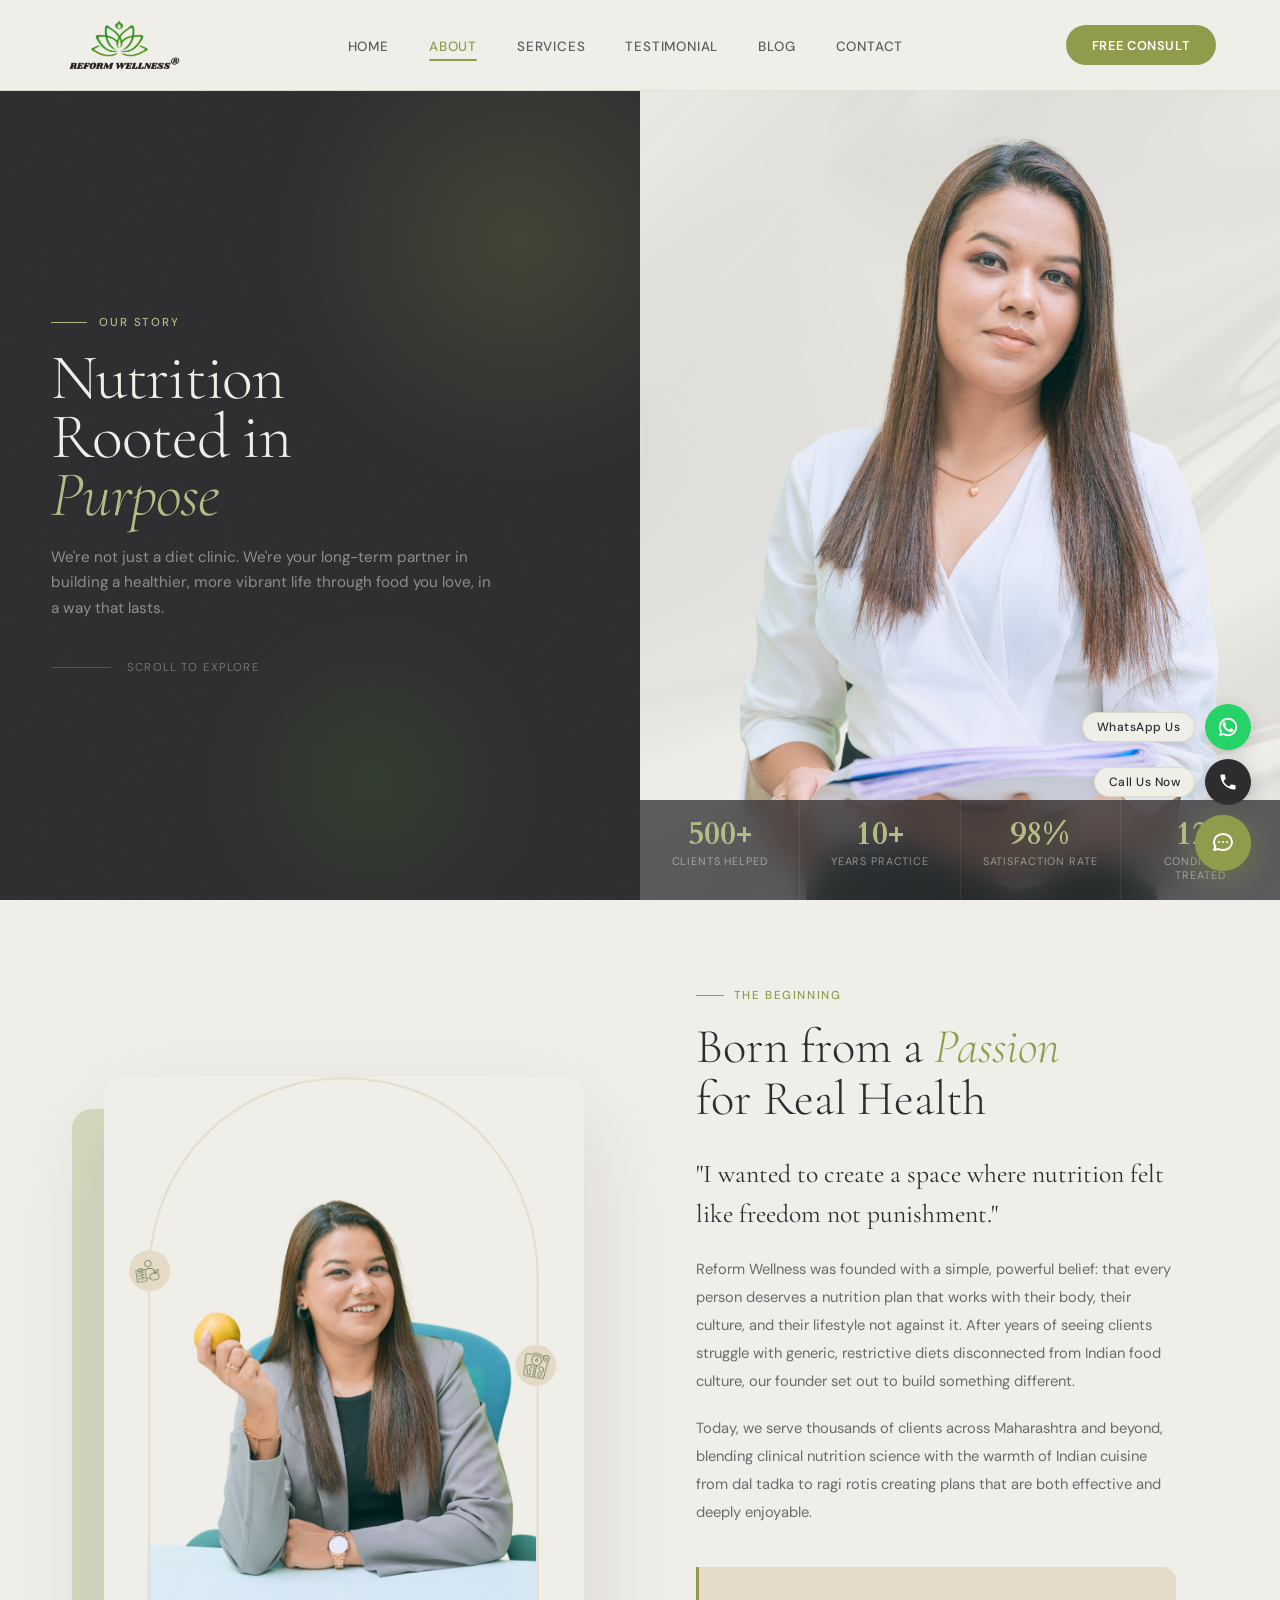
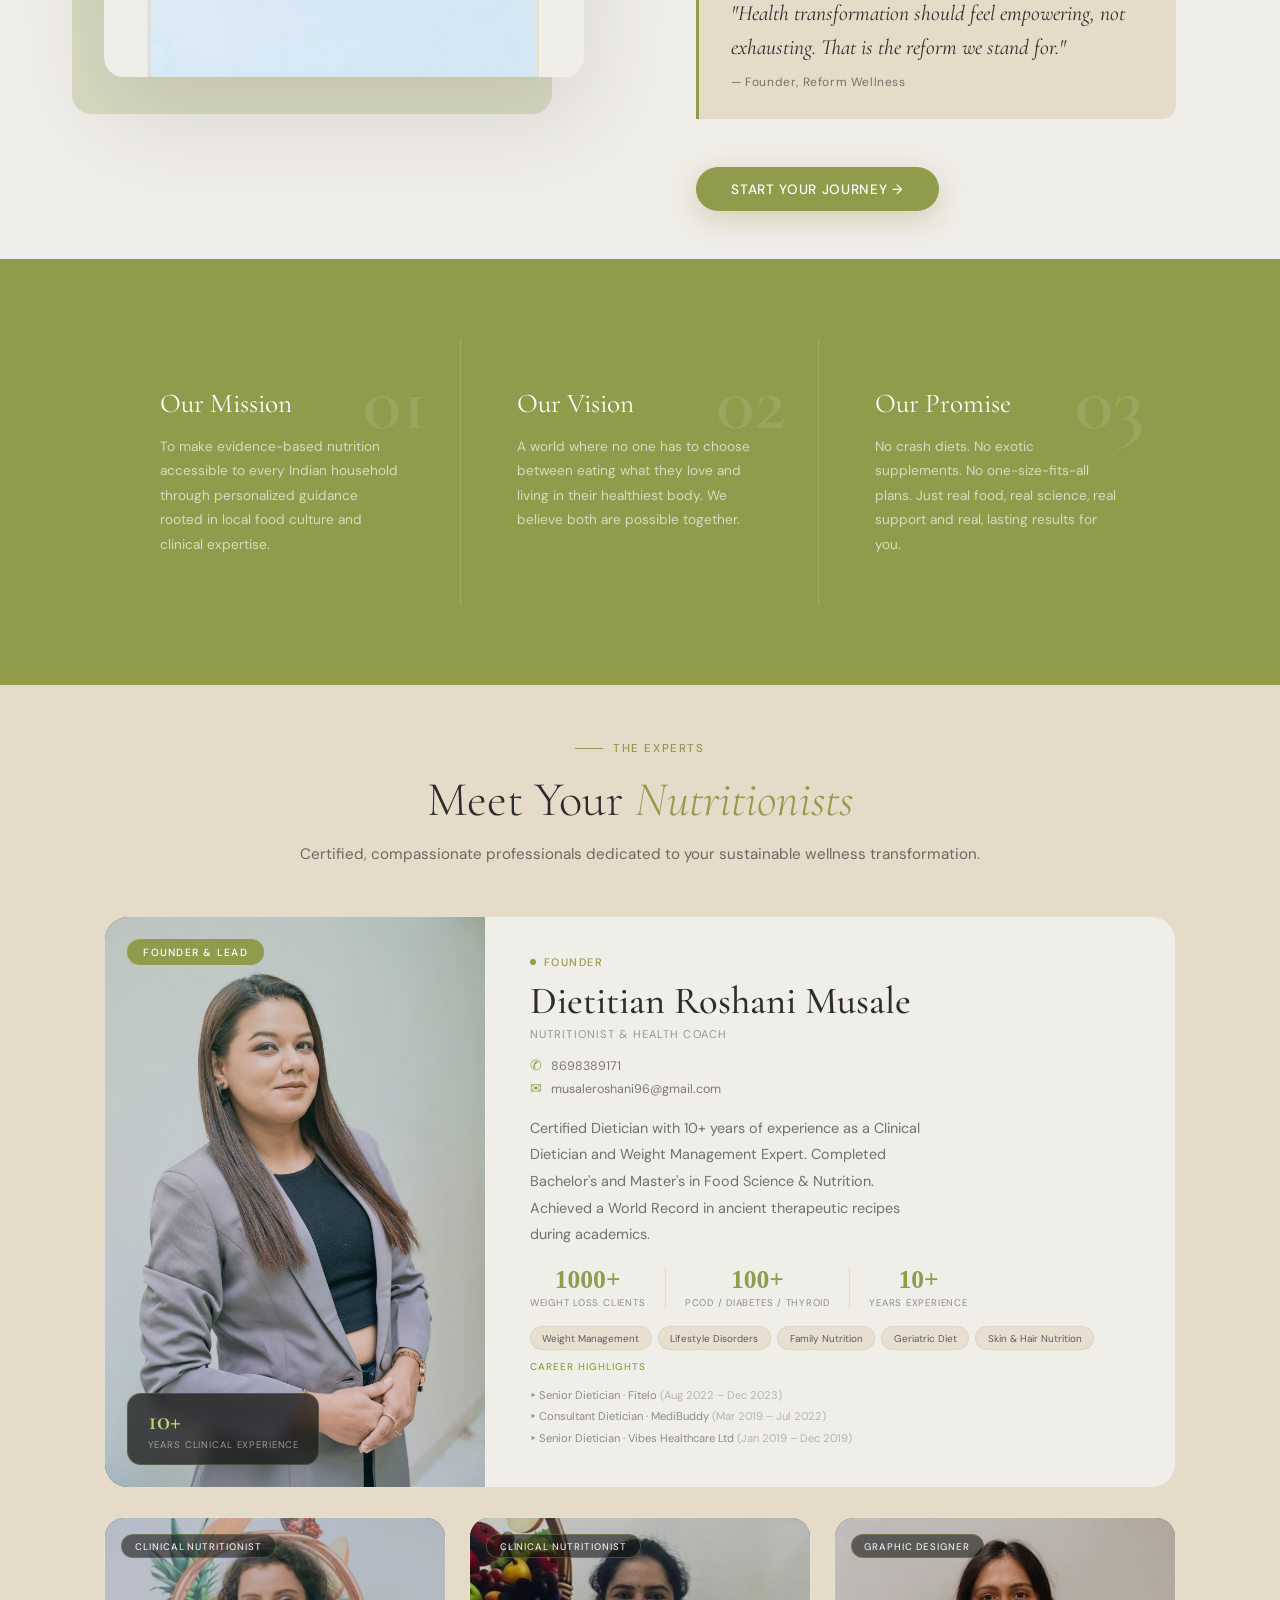
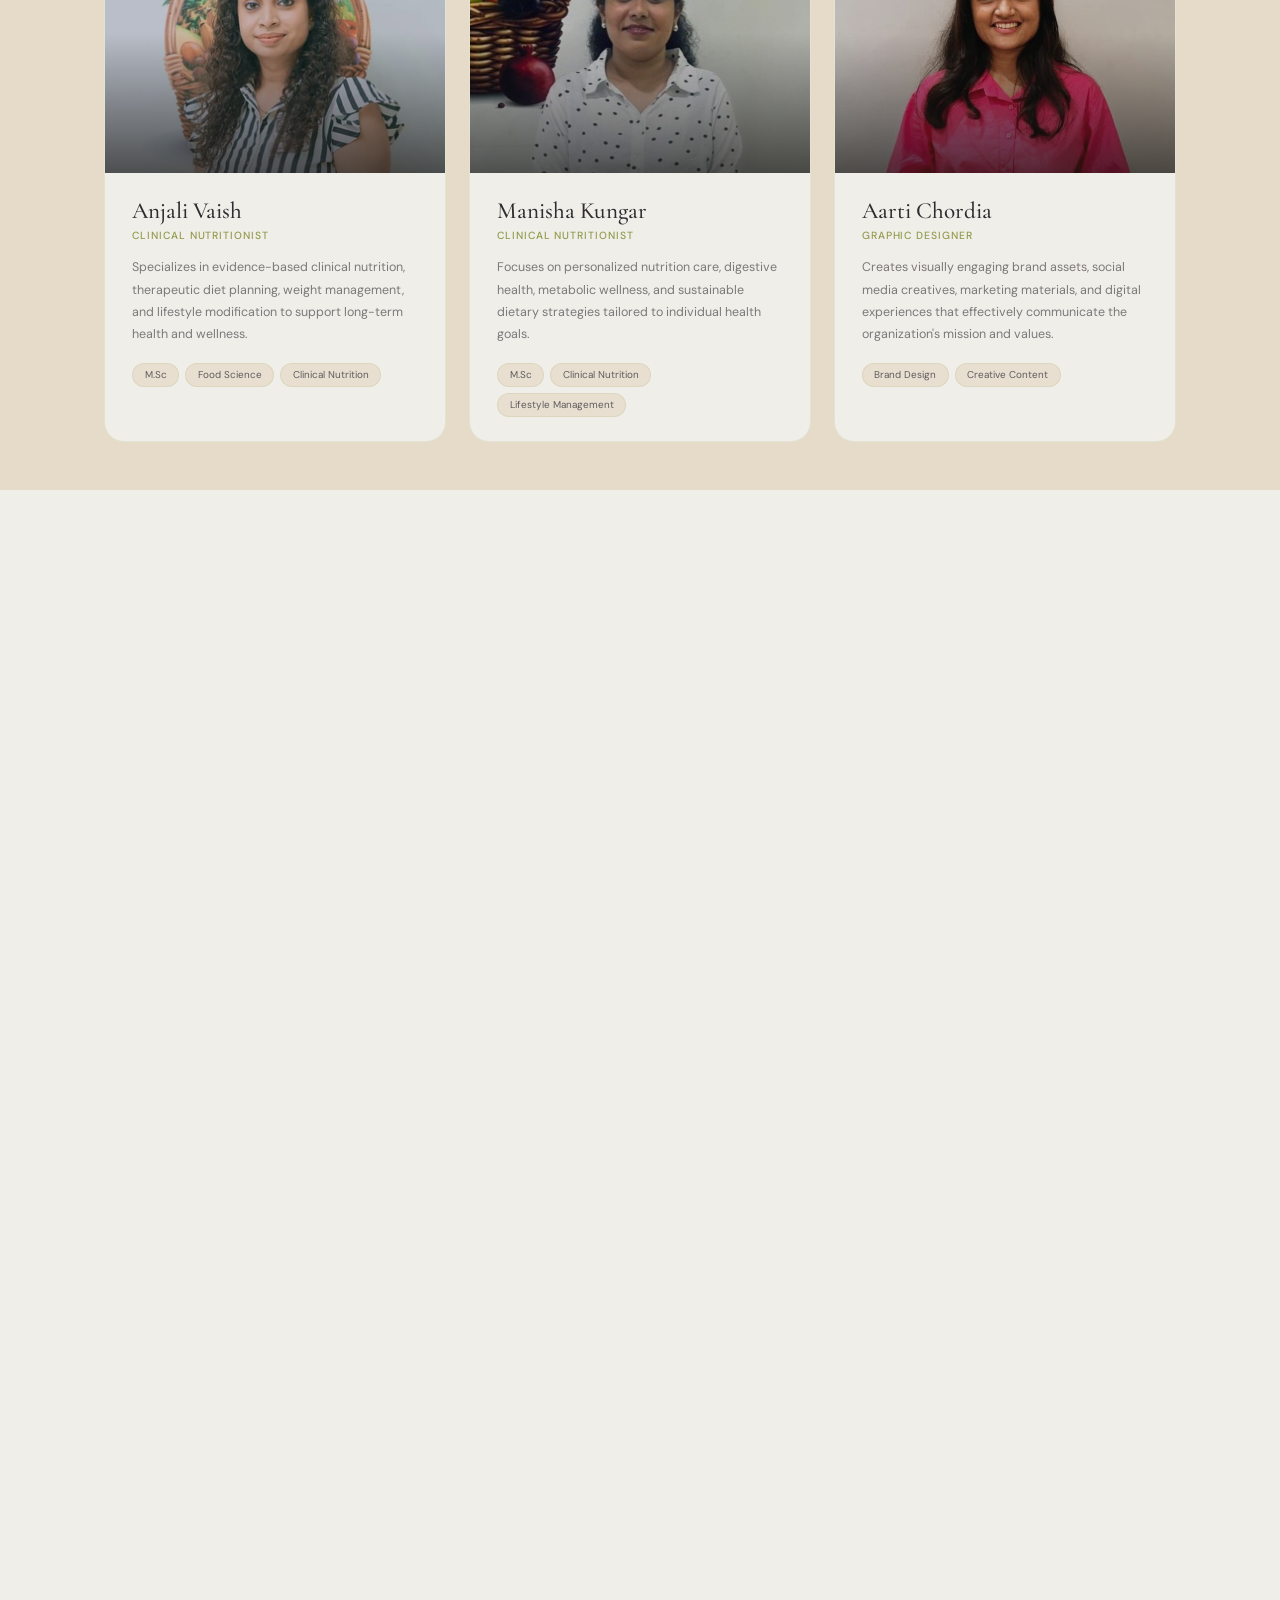
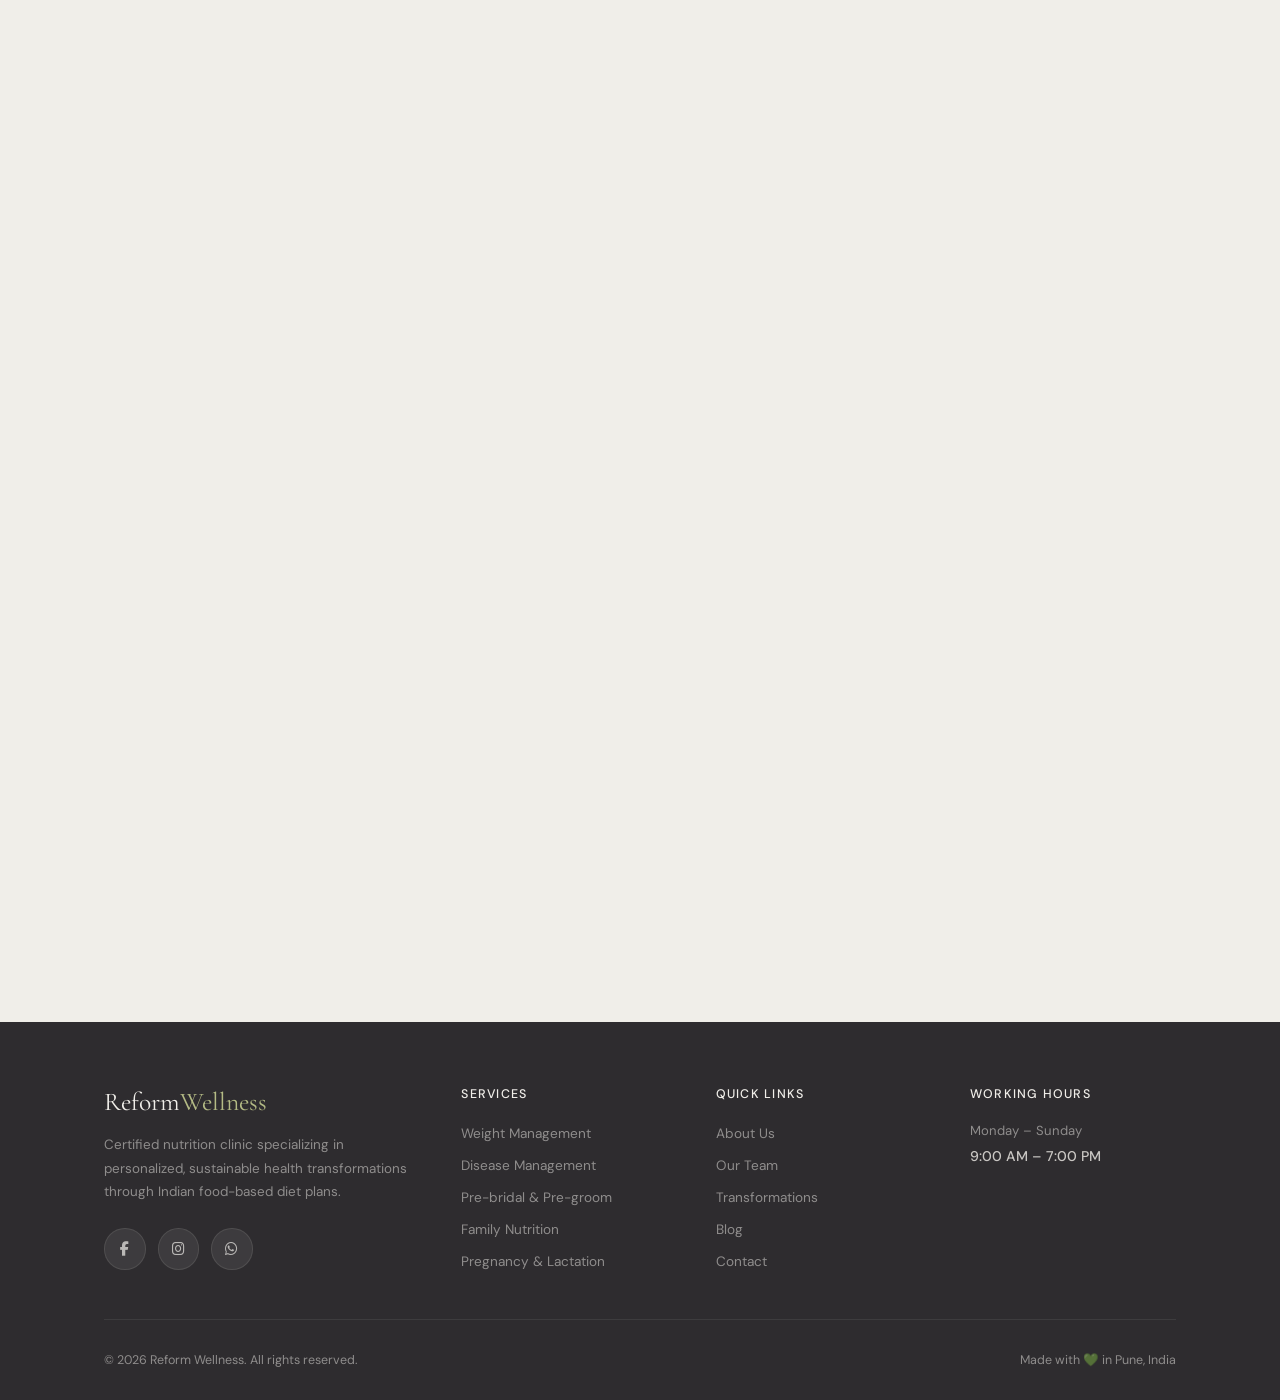
==== commit a01d6db0: "updates" ====
--- a/about/index.html
+++ b/about/index.html
@@ -1259,6 +1259,10 @@
 
                 white-space: normal;
                 word-break: break-word;
+            }
+
+            .values-list {
+                display: none;
             }
         }
 
@@ -1618,56 +1622,62 @@
 
                 <div class="team-card">
                     <div class="team-img-wrap">
-                        <img src="/images/about/member-one.webp" alt="Anjali Deshmukh" />
+                        <img src="/images/about/anjali-vaish.webp" alt="Anjali Vaish" />
                         <div class="team-img-grad"></div>
-                        <span class="team-img-tag">Sports Nutrition</span>
+                        <span class="team-img-tag">Clinical Nutritionist</span>
                     </div>
                     <div class="team-body">
-                        <h3 class="team-name">Team Member1</h3>
-                        <div class="team-role">Sports &amp; Performance Nutritionist</div>
-                        <p class="team-bio">Specializes in performance-driven nutrition, muscle gain programs, and
-                            recovery optimization for athletes and fitness enthusiasts.</p>
+                        <h3 class="team-name">Anjali Vaish</h3>
+                        <div class="team-role">Clinical Nutritionist</div>
+                        <p class="team-bio">
+                            Specializes in evidence-based clinical nutrition, therapeutic diet planning,
+                            weight management, and lifestyle modification to support long-term health and wellness.
+                        </p>
                         <div class="team-creds">
-                            <span class="team-cred">B.Sc. Dietetics</span>
-                            <span class="team-cred">Sports Nutrition</span>
-                            <span class="team-cred">Body Composition</span>
+                            <span class="team-cred">M.Sc</span>
+                            <span class="team-cred">Food Science</span>
+                            <span class="team-cred">Clinical Nutrition</span>
                         </div>
                     </div>
                 </div>
 
                 <div class="team-card">
                     <div class="team-img-wrap">
-                        <img src="/images/about/member-two.webp" alt="Meera Joshi" />
+                        <img src="/images/about/manisha-kungar.webp" alt="Manisha Kungar" />
                         <div class="team-img-grad"></div>
-                        <span class="team-img-tag">Wellness Coach</span>
+                        <span class="team-img-tag">Clinical Nutritionist</span>
                     </div>
                     <div class="team-body">
-                        <h3 class="team-name">Team Member2</h3>
-                        <div class="team-role">Holistic Wellness Consultant</div>
-                        <p class="team-bio">Combines nutritional therapy with mindful eating practices and gut health
-                            rehabilitation for a truly holistic approach to wellness.</p>
+                        <h3 class="team-name">Manisha Kungar</h3>
+                        <div class="team-role">Clinical Nutritionist</div>
+                        <p class="team-bio">
+                            Focuses on personalized nutrition care, digestive health, metabolic wellness,
+                            and sustainable dietary strategies tailored to individual health goals.
+                        </p>
                         <div class="team-creds">
-                            <span class="team-cred">M.Sc. Food Science</span>
-                            <span class="team-cred">Gut Health</span>
-                            <span class="team-cred">Mindful Eating</span>
+                            <span class="team-cred">M.Sc</span>
+                            <span class="team-cred">Clinical Nutrition</span>
+                            <span class="team-cred">Lifestyle Management</span>
                         </div>
                     </div>
                 </div>
 
                 <div class="team-card">
                     <div class="team-img-wrap">
-                        <img src="/images/about/arti.webp" alt="Fourth Team Member" />
+                        <img src="/images/about/aarti-chordia.webp" alt="Aarti Chordia" />
                         <div class="team-img-grad"></div>
                         <span class="team-img-tag">Graphic Designer</span>
                     </div>
                     <div class="team-body">
-                        <h3 class="team-name">Aarti</h3>
+                        <h3 class="team-name">Aarti Chordia</h3>
                         <div class="team-role">Graphic Designer</div>
-                        <p class="team-bio">Add the details for your fourth team member here their specialization,
-                            experience, and what makes their approach unique.</p>
+                        <p class="team-bio">
+                            Creates visually engaging brand assets, social media creatives, marketing materials,
+                            and digital experiences that effectively communicate the organization's mission and values.
+                        </p>
                         <div class="team-creds">
-                            <span class="team-cred">Credential 1</span>
-                            <span class="team-cred">Credential 2</span>
+                            <span class="team-cred">Brand Design</span>
+                            <span class="team-cred">Creative Content</span>
                         </div>
                     </div>
                 </div>
--- a/css/style.css
+++ b/css/style.css
@@ -785,6 +785,7 @@
     display: grid;
     grid-template-columns: 1fr 1fr;
     border-bottom: 1px solid rgba(144, 155, 76, 0.12);
+    align-items: stretch;
 }
 
 .svc-row:last-child {
@@ -801,7 +802,8 @@
 
 .svc-img-col {
     background: var(--dark);
-    aspect-ratio: 2 / 1;
+    aspect-ratio: unset;
+    min-height: 0;
     display: flex;
     align-items: center;
     justify-content: center;
@@ -811,6 +813,8 @@
 }
 
 .svc-img-col img {
+    position: absolute;
+    inset: 0;
     width: 100%;
     height: 100%;
     object-fit: cover;
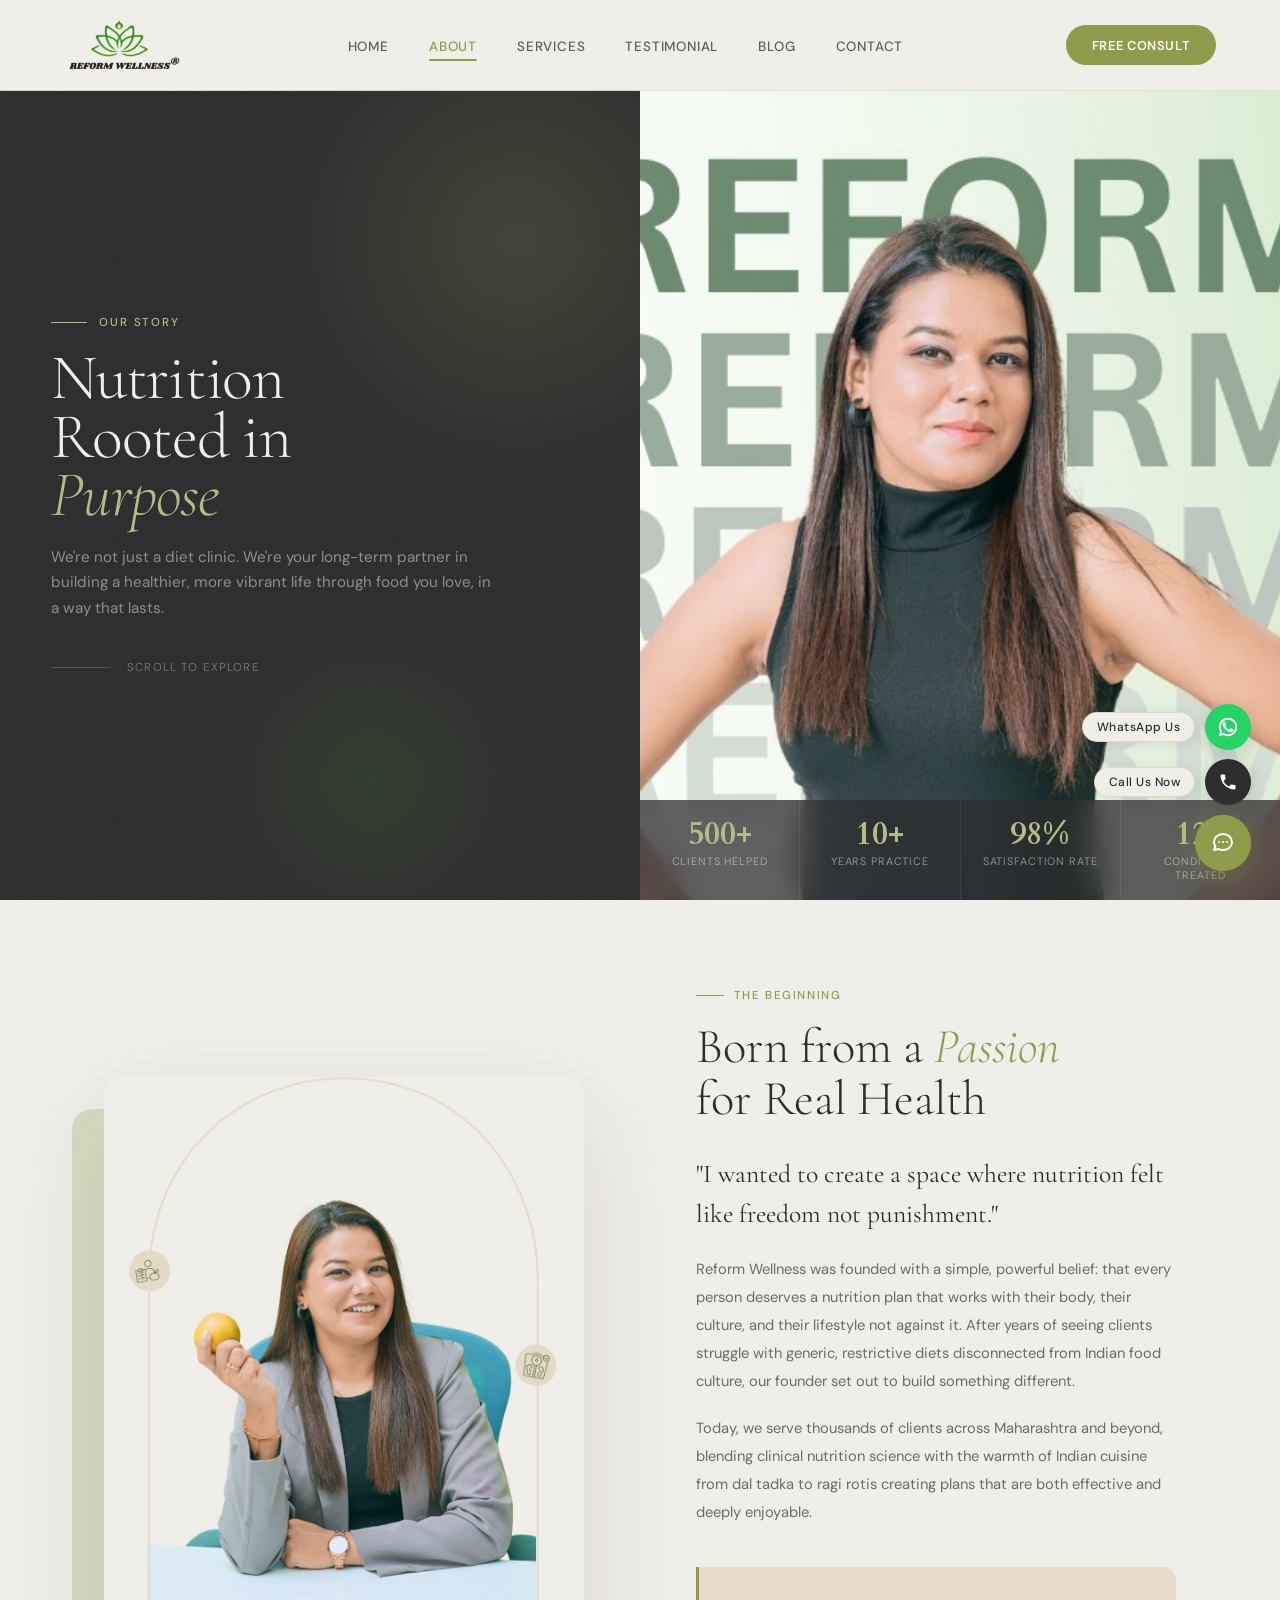
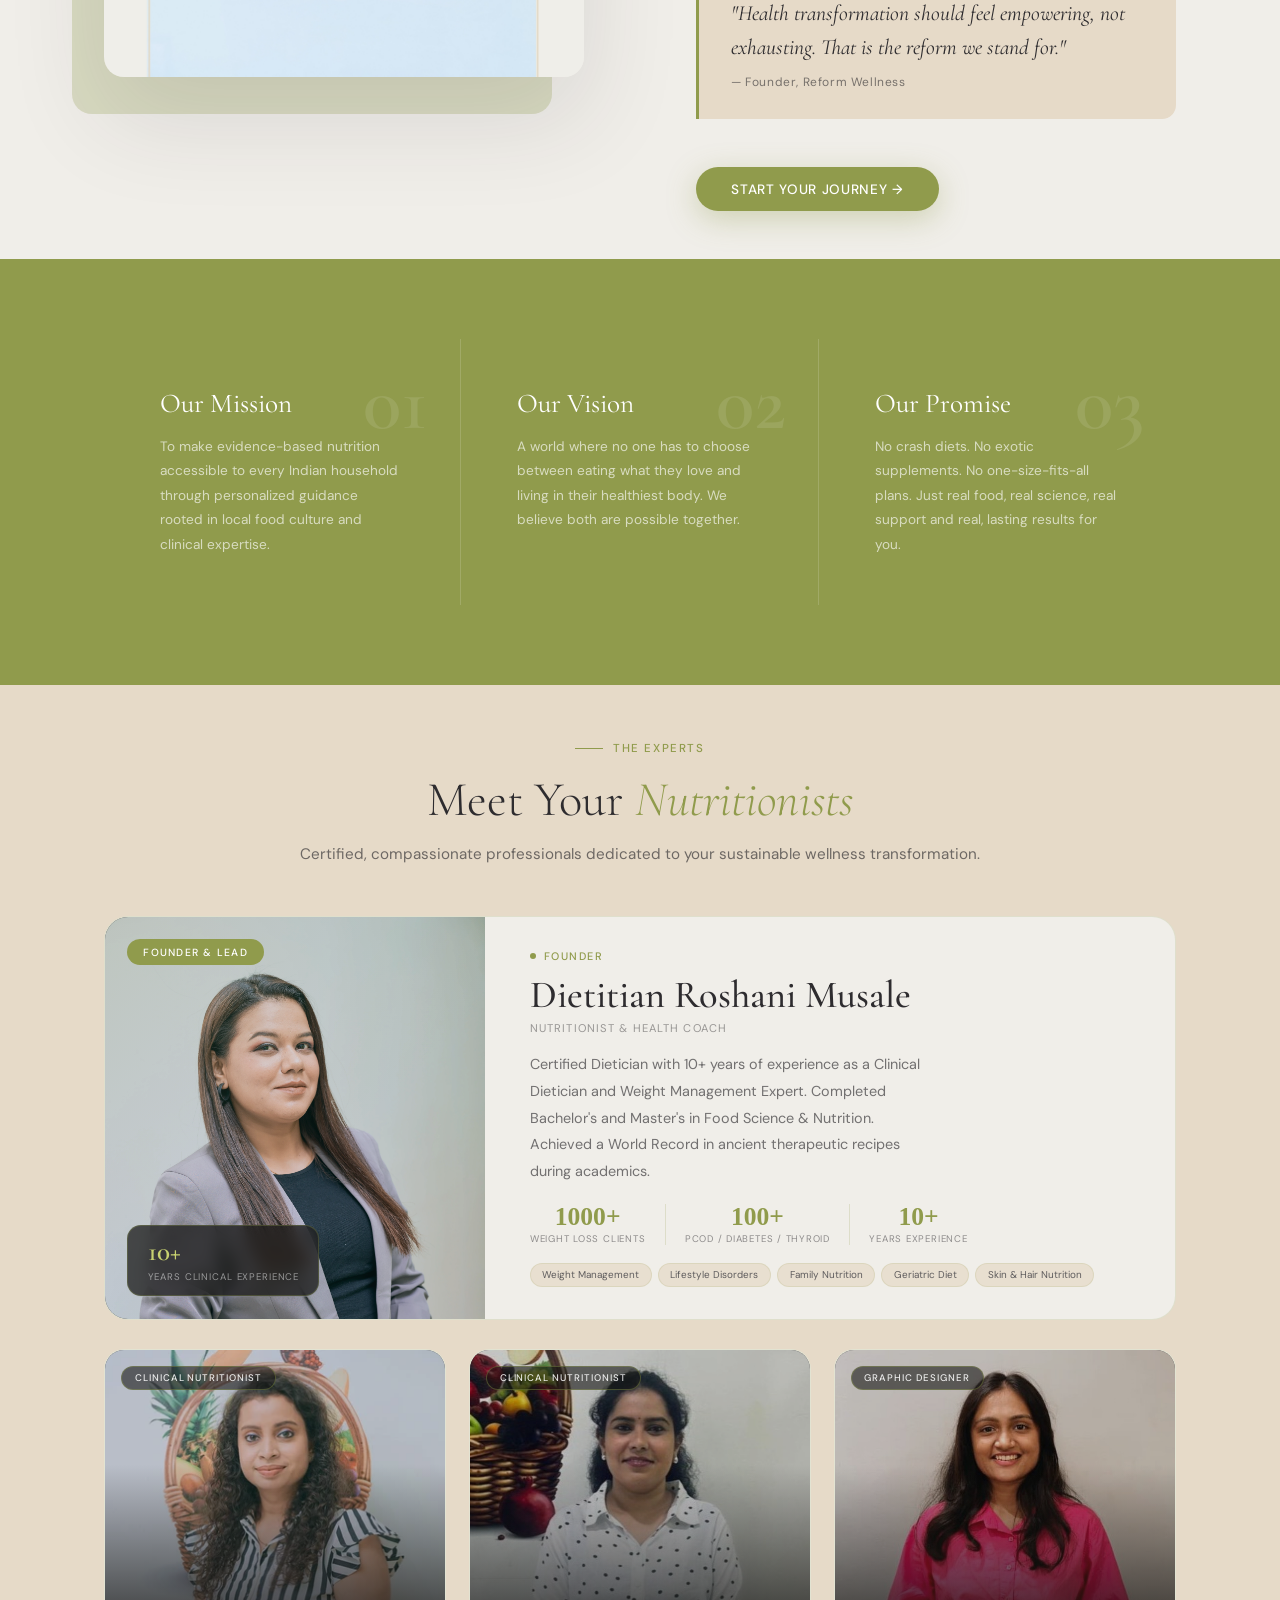
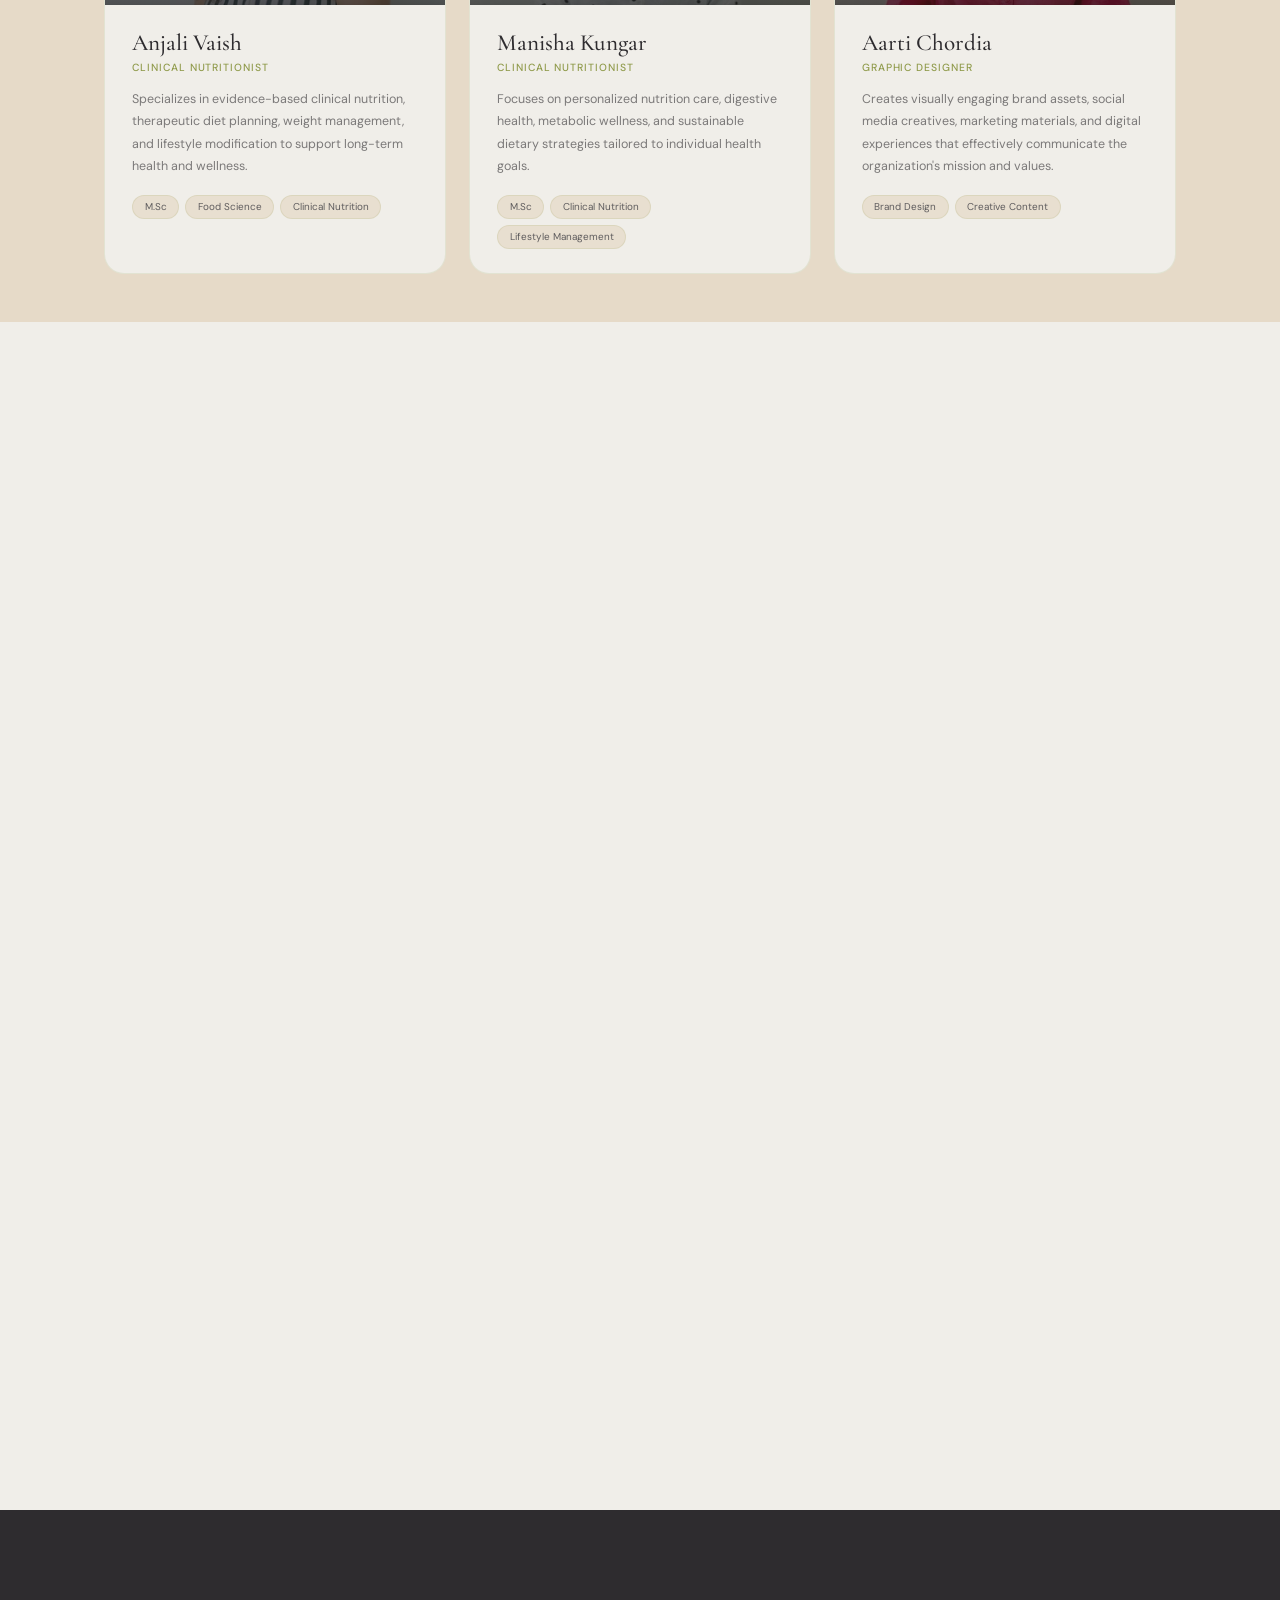
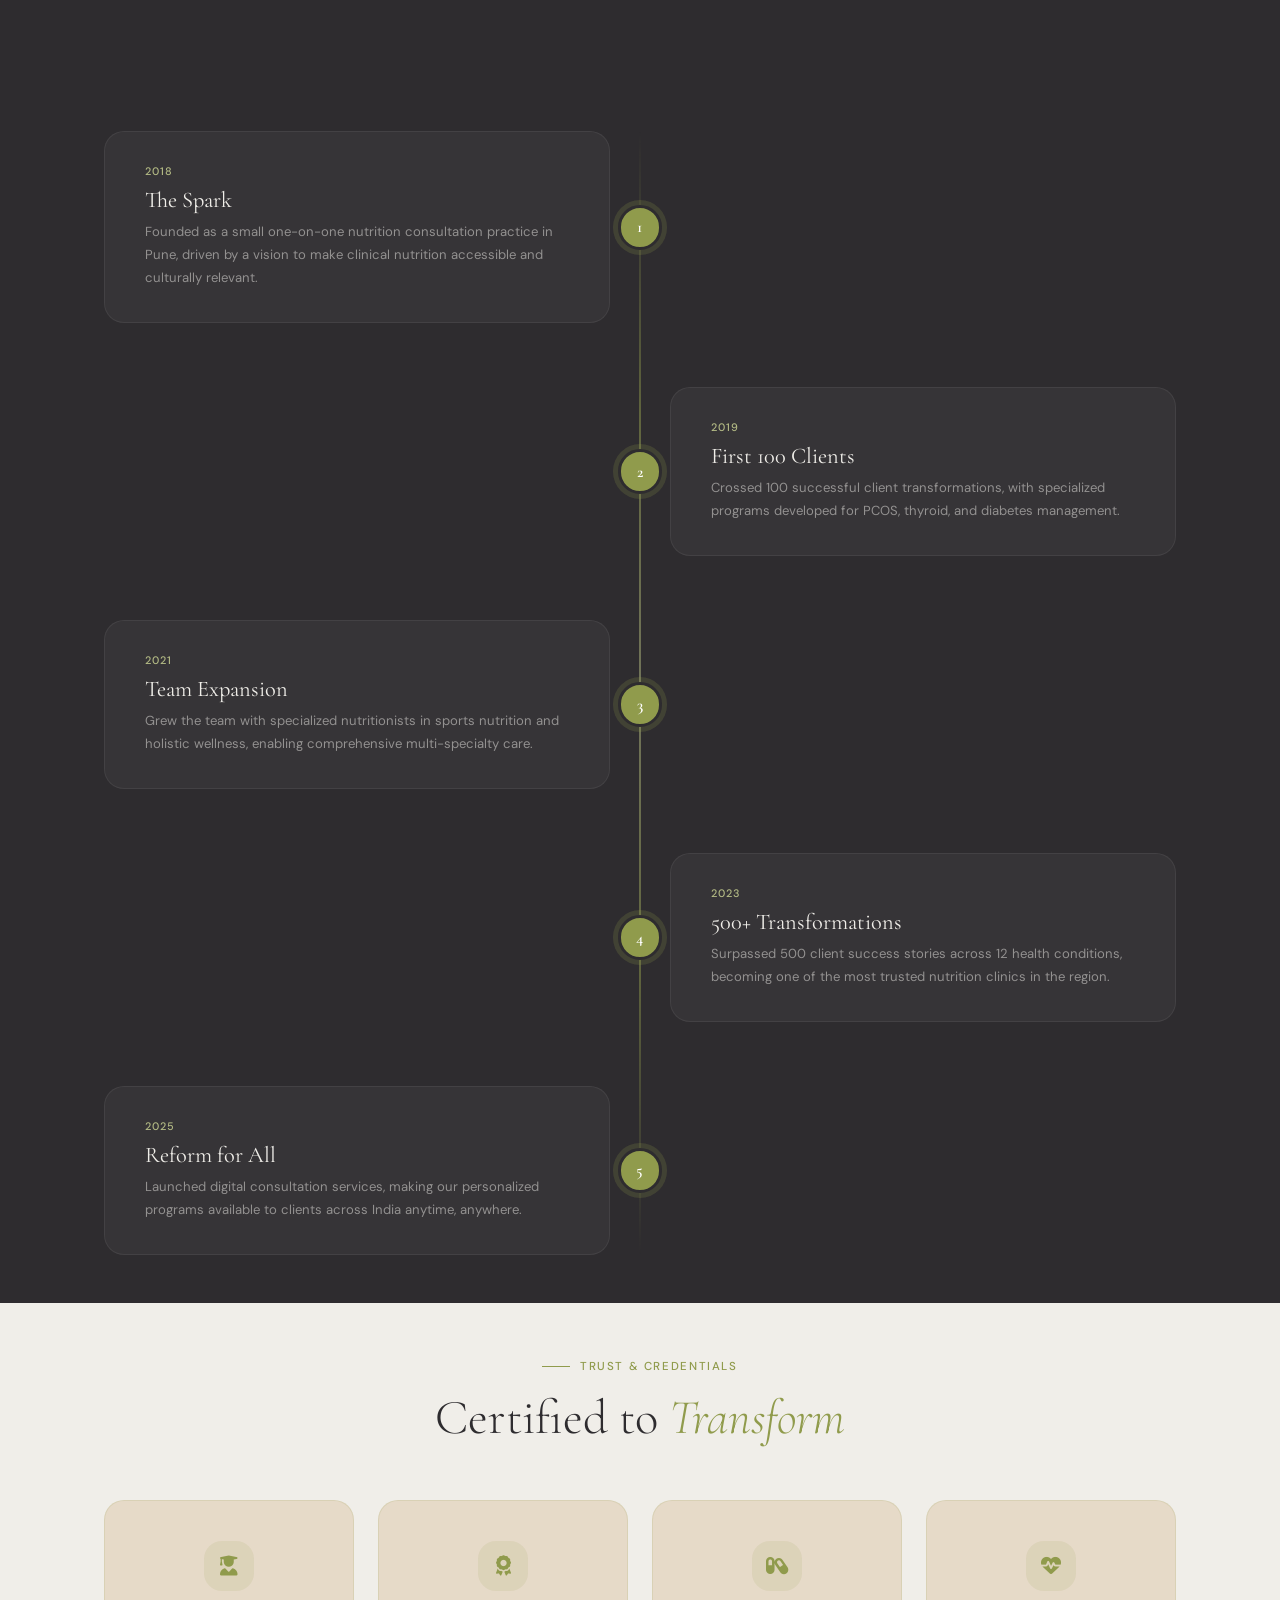
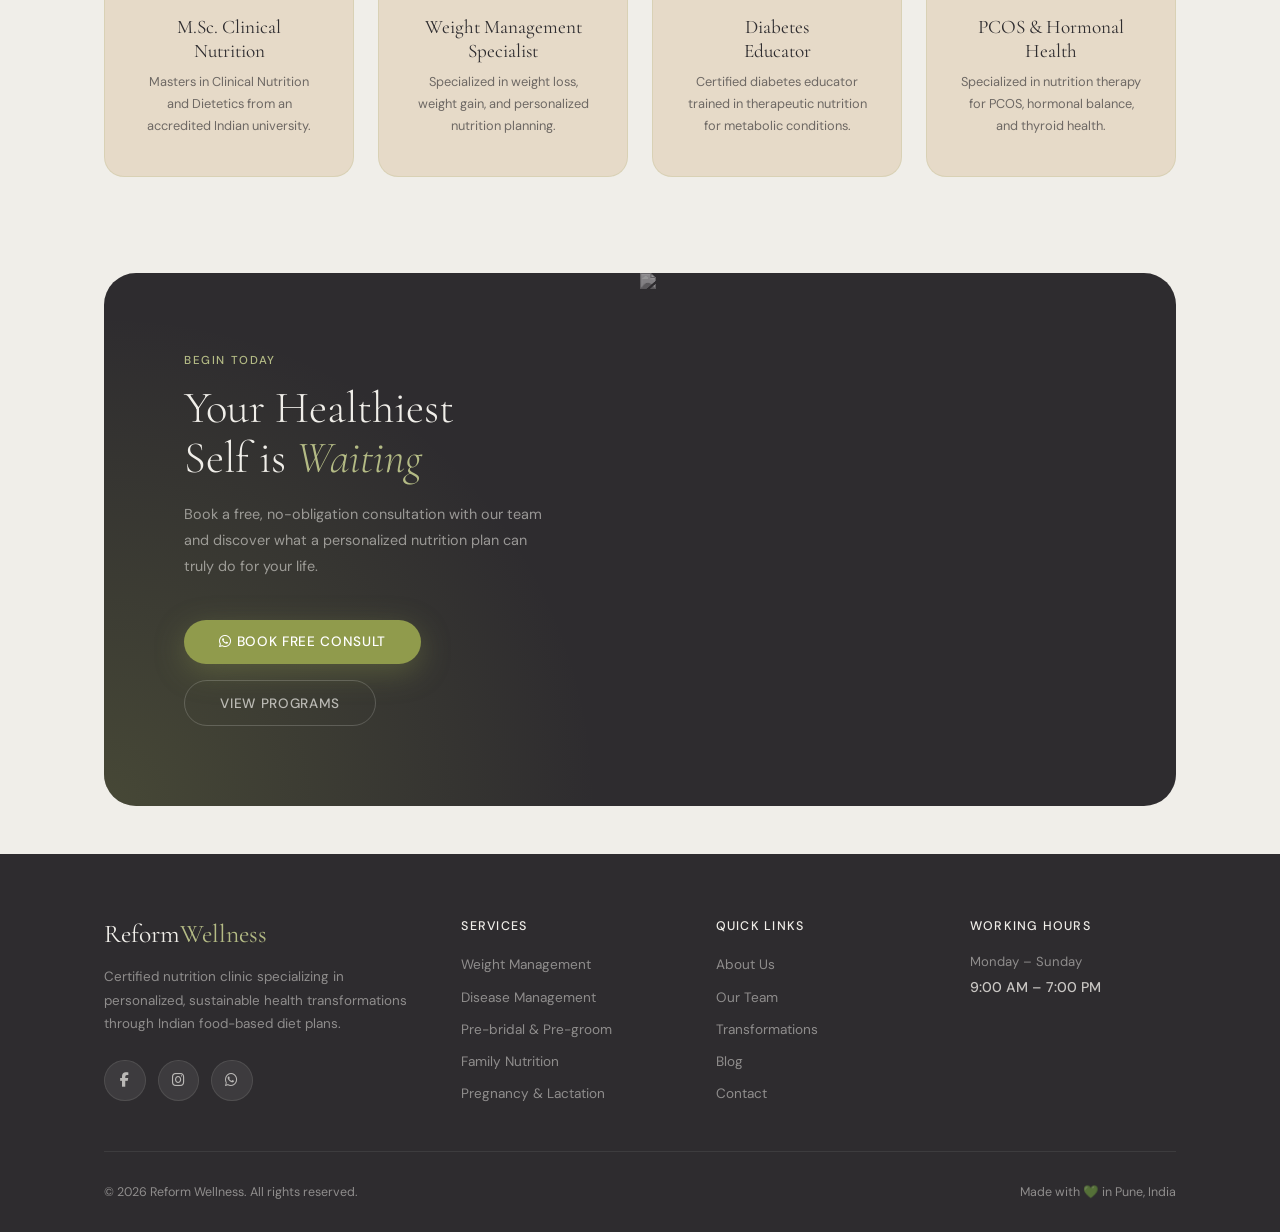
==== commit 0b97da00: "updates" ====
--- a/about/index.html
+++ b/about/index.html
@@ -143,6 +143,7 @@
             width: 100%;
             height: 100%;
             object-fit: cover;
+            position: center top;
         }
 
         .ah-stat-strip {
@@ -371,12 +372,14 @@
 
         .team-hero-img {
             position: relative;
-            min-height: 320px;
+            min-height: 0;
             background: #1a1a18;
             overflow: hidden;
         }
 
         .team-hero-img img {
+            position: absolute;
+            inset: 0;
             width: 100%;
             height: 100%;
             object-fit: cover;
@@ -1261,6 +1264,10 @@
                 word-break: break-word;
             }
 
+            .story-imgs{
+                display: none;
+            }
+
             .values-list {
                 display: none;
             }
@@ -1446,7 +1453,7 @@
             </div>
         </div>
         <div class="ah-right">
-            <img src="/images/owner/owner8.webp" alt="Nutrition at Reform Wellness" />
+            <img src="/images/about/my-photo.jpg" alt="Nutrition at Reform Wellness" />
             <div class="ah-stat-strip">
                 <div class="ah-stat">
                     <div class="ah-stat-num">500+</div>
@@ -1537,7 +1544,7 @@
 
             <div class="team-hero fade-up">
                 <div class="team-hero-img">
-                    <img src="/images/about/AZP_6138.webp" alt="Dt. Roshani Musale" />
+                    <img src="/images/about/roshani.webp" alt="Dt. Roshani Musale" />
                     <div class="team-hero-img-overlay"></div>
                     <span class="team-hero-badge">Founder &amp; Lead</span>
                     <div class="team-hero-stat">
@@ -1549,18 +1556,6 @@
                     <div class="team-founder-label"><span class="team-founder-dot"></span>Founder</div>
                     <h3 class="team-hero-name">Dietitian Roshani Musale</h3>
                     <div class="team-hero-role">Nutritionist &amp; Health Coach</div>
-
-                    <div style="display:flex;flex-direction:column;gap:.35rem;margin-bottom:1.1rem;">
-                        <div
-                            style="display:flex;align-items:center;gap:.55rem;font-size:.78rem;color:rgba(46,44,47,.6);">
-                            <span style="color:var(--primary);font-size:.85rem;">&#9990;</span> 8698389171
-                        </div>
-                        <div
-                            style="display:flex;align-items:center;gap:.55rem;font-size:.78rem;color:rgba(46,44,47,.6);">
-                            <span style="color:var(--primary);font-size:.85rem;">&#9993;</span>
-                            musaleroshani96@gmail.com
-                        </div>
-                    </div>
 
                     <p class="team-hero-bio">Certified Dietician with 10+ years of experience as a Clinical Dietician
                         and
@@ -1603,18 +1598,6 @@
                         <span class="team-cred">Geriatric Diet</span>
                         <span class="team-cred">Skin &amp; Hair Nutrition</span>
                     </div>
-
-                    <div style="font-size:.7rem;color:rgba(46,44,47,.5);line-height:1.9;">
-                        <div
-                            style="margin-top:.5rem;font-size:.62rem;text-transform:uppercase;letter-spacing:.1em;color:var(--primary);font-weight:500;margin-bottom:.5rem;">
-                            Career Highlights</div>
-                        <div>&#8227; Senior Dietician · Fitelo <span style="opacity:.6;">(Aug 2022 – Dec 2023)</span>
-                        </div>
-                        <div>&#8227; Consultant Dietician · MediBuddy <span style="opacity:.6;">(Mar 2019 – Jul
-                                2022)</span></div>
-                        <div>&#8227; Senior Dietician · Vibes Healthcare Ltd <span style="opacity:.6;">(Jan 2019 – Dec
-                                2019)</span></div>
-                    </div>
                 </div>
             </div>
 
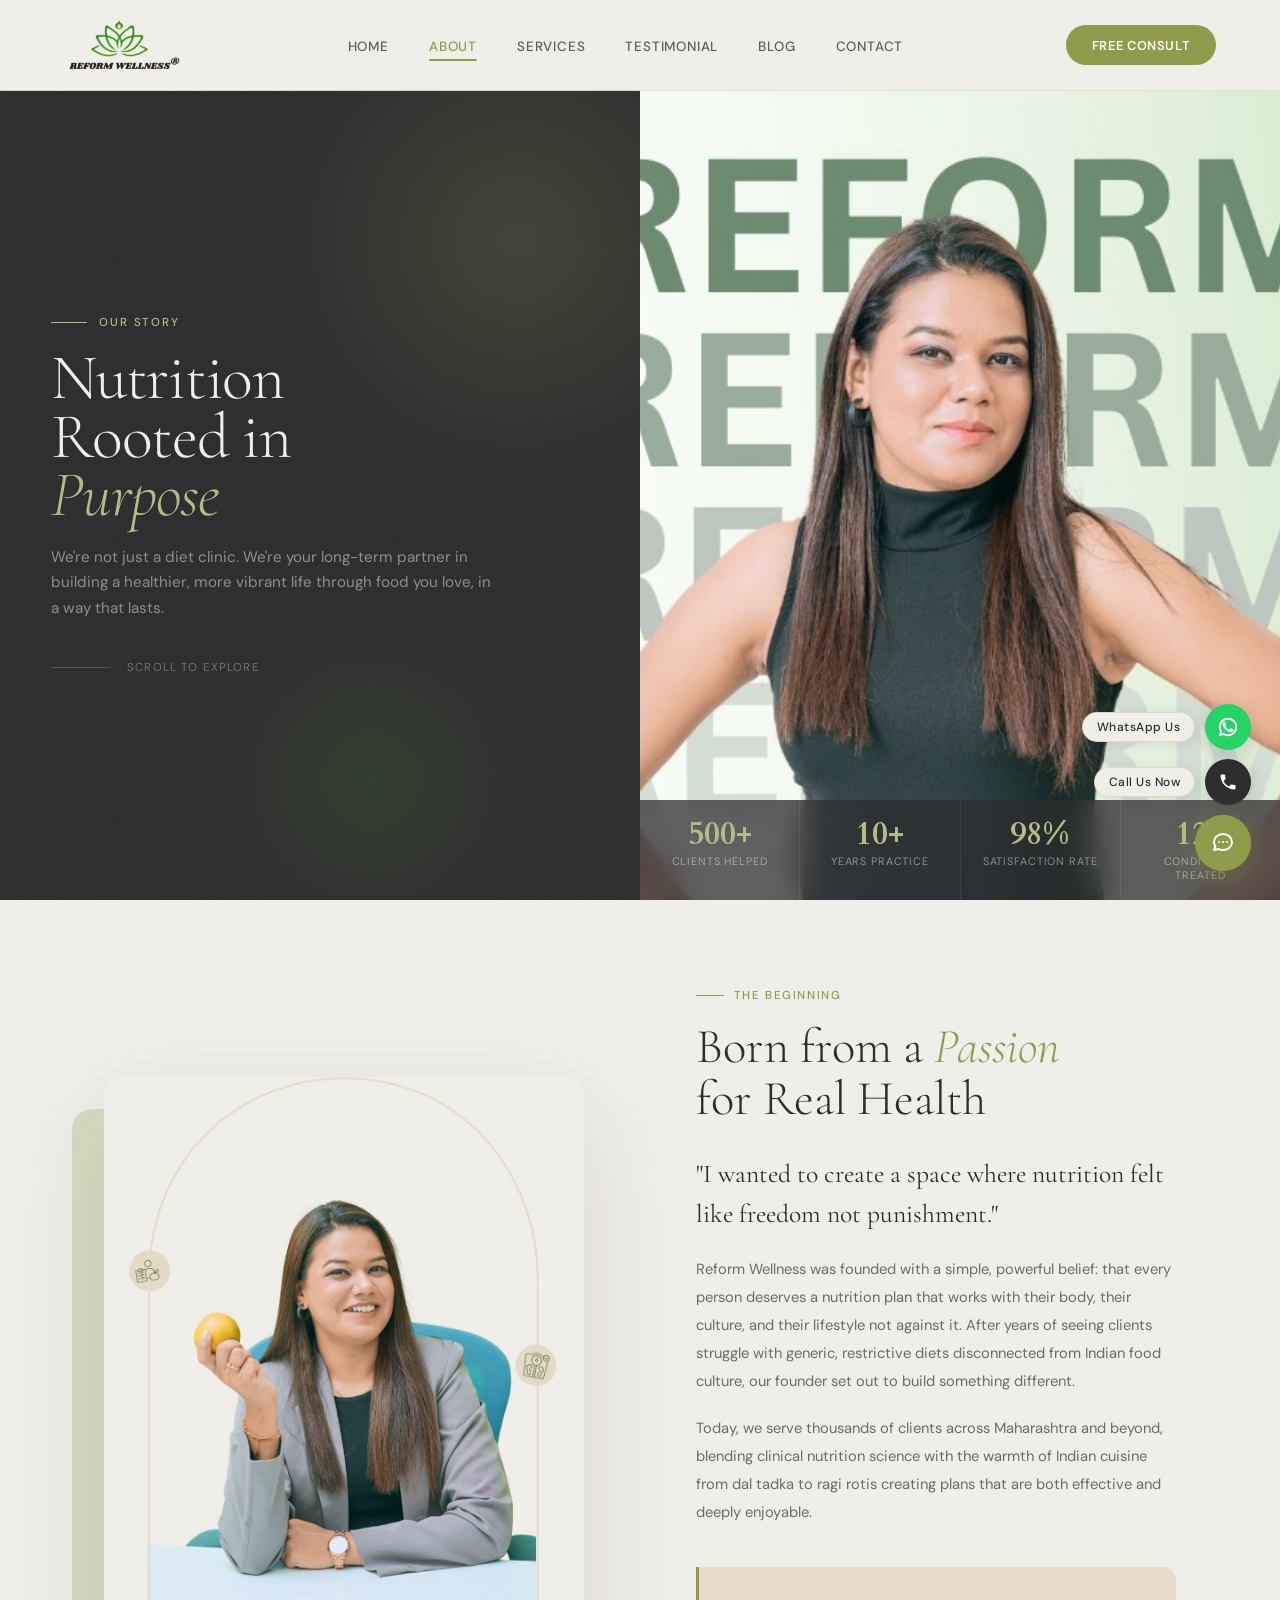
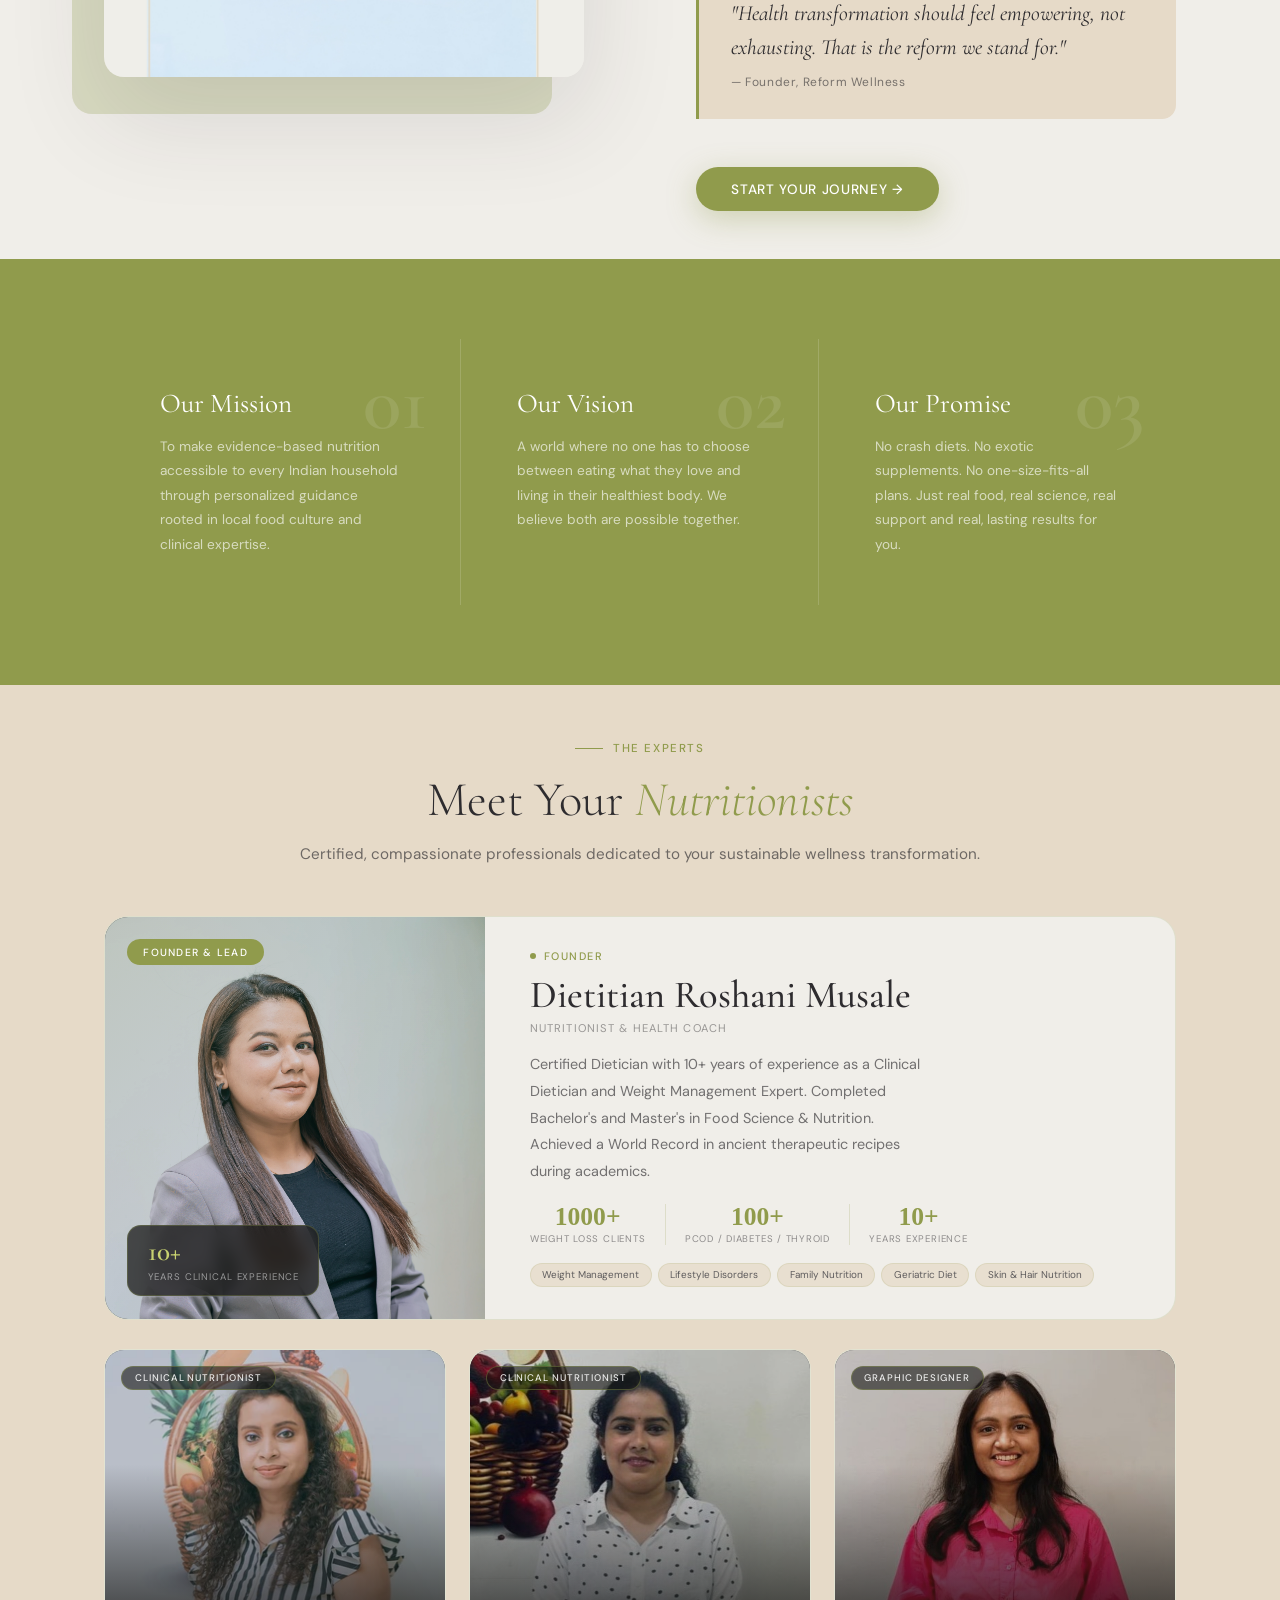
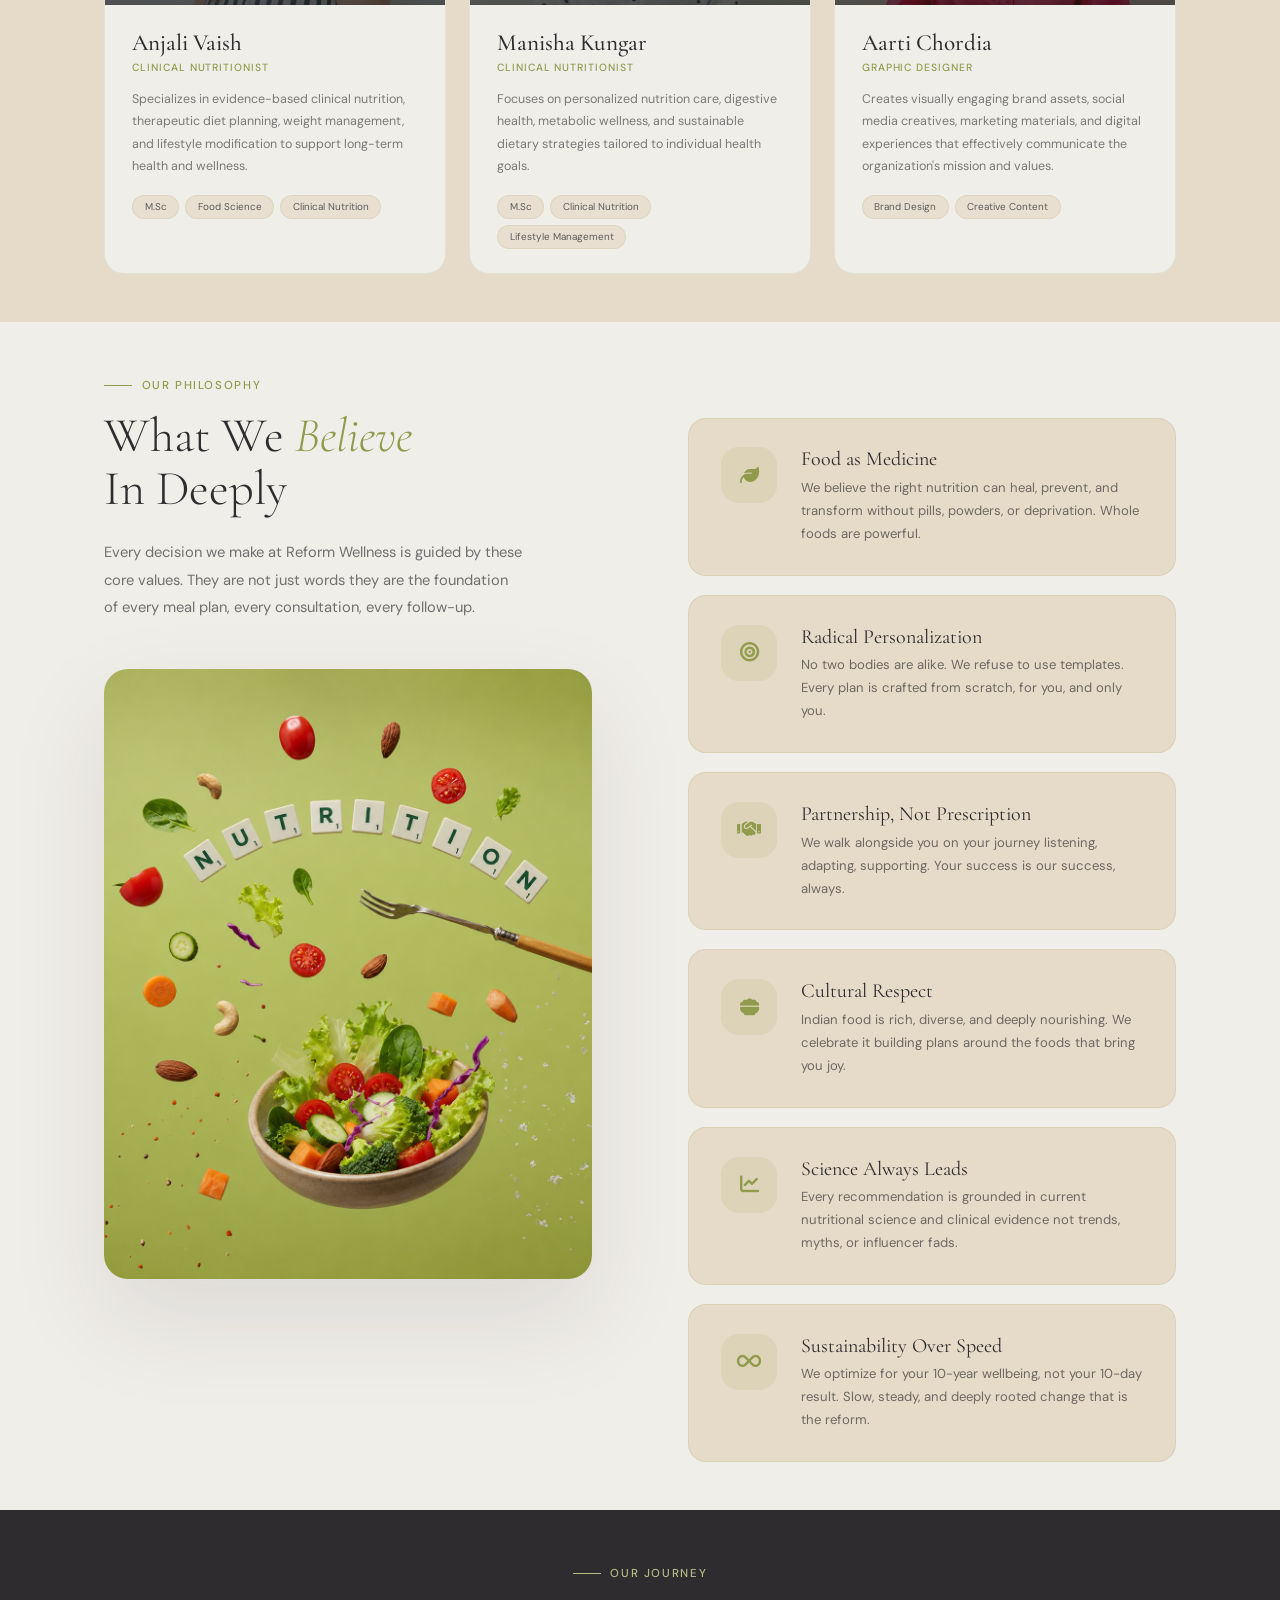
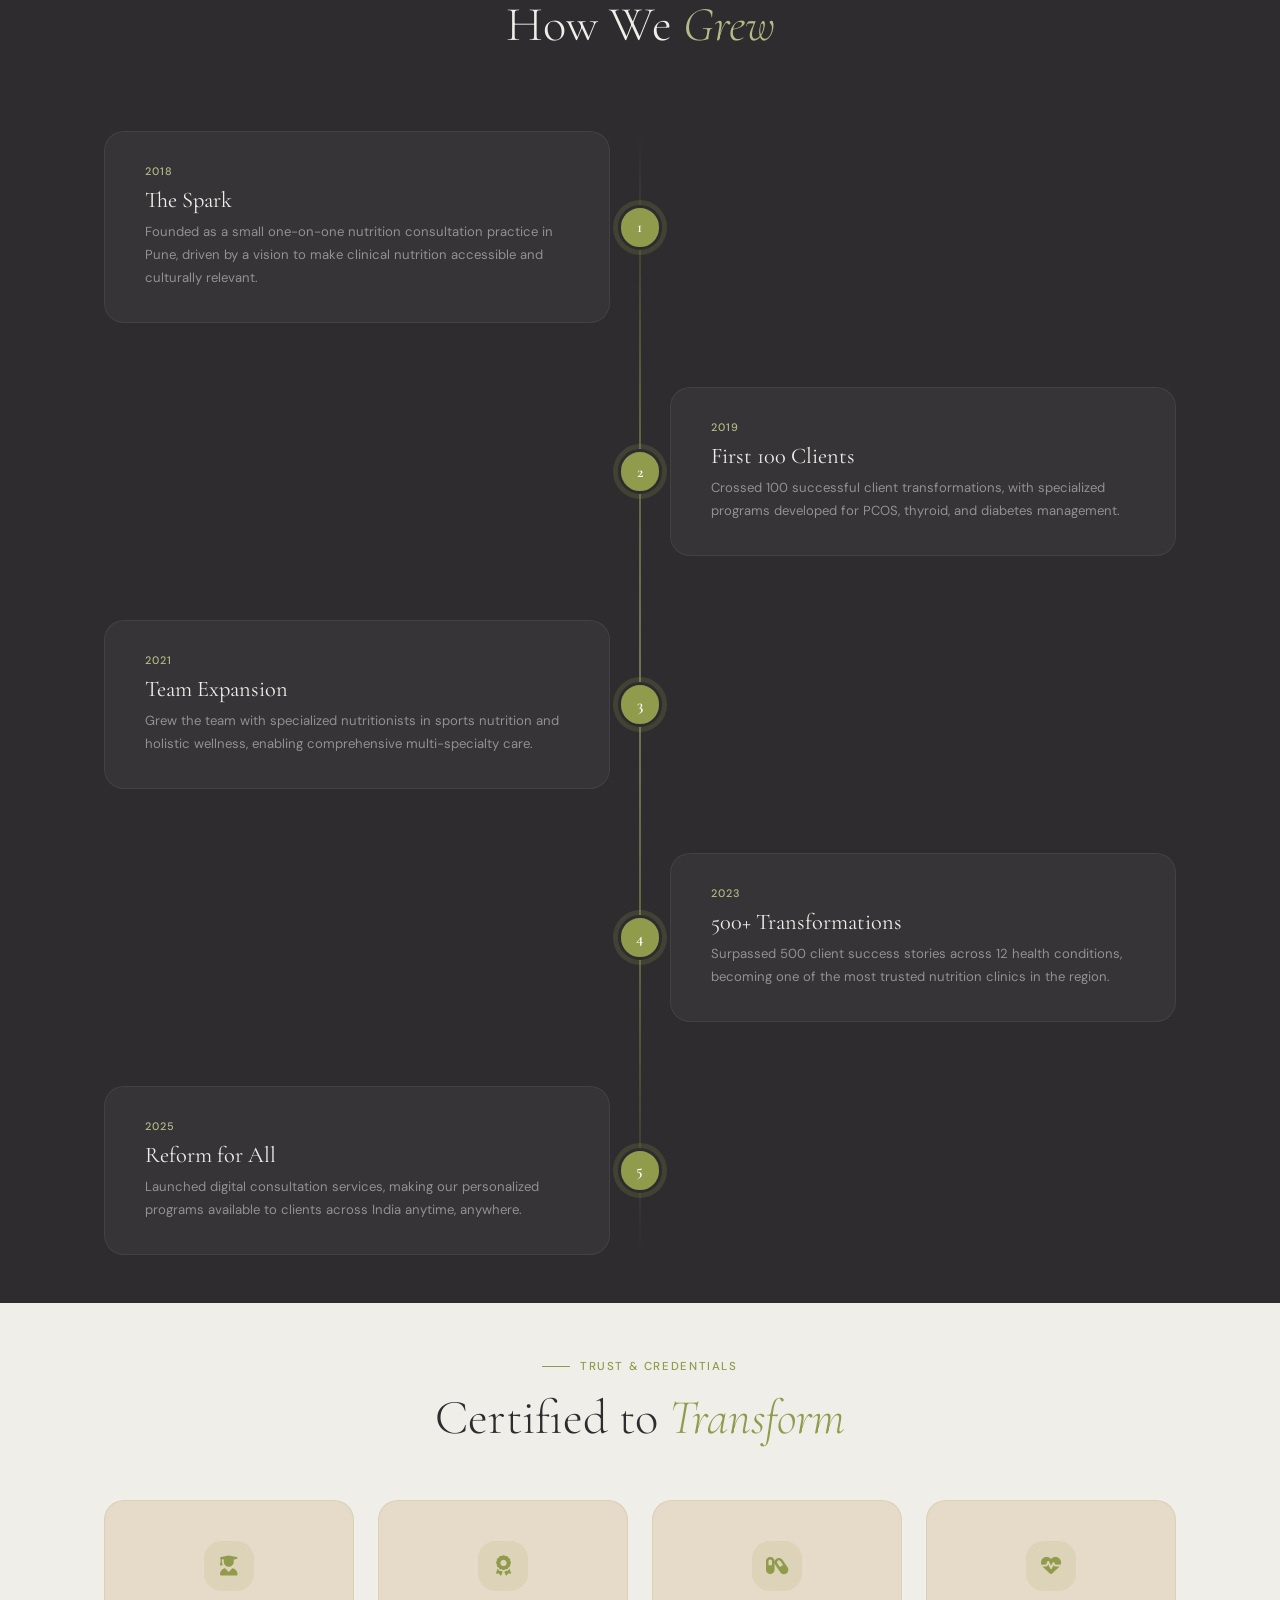
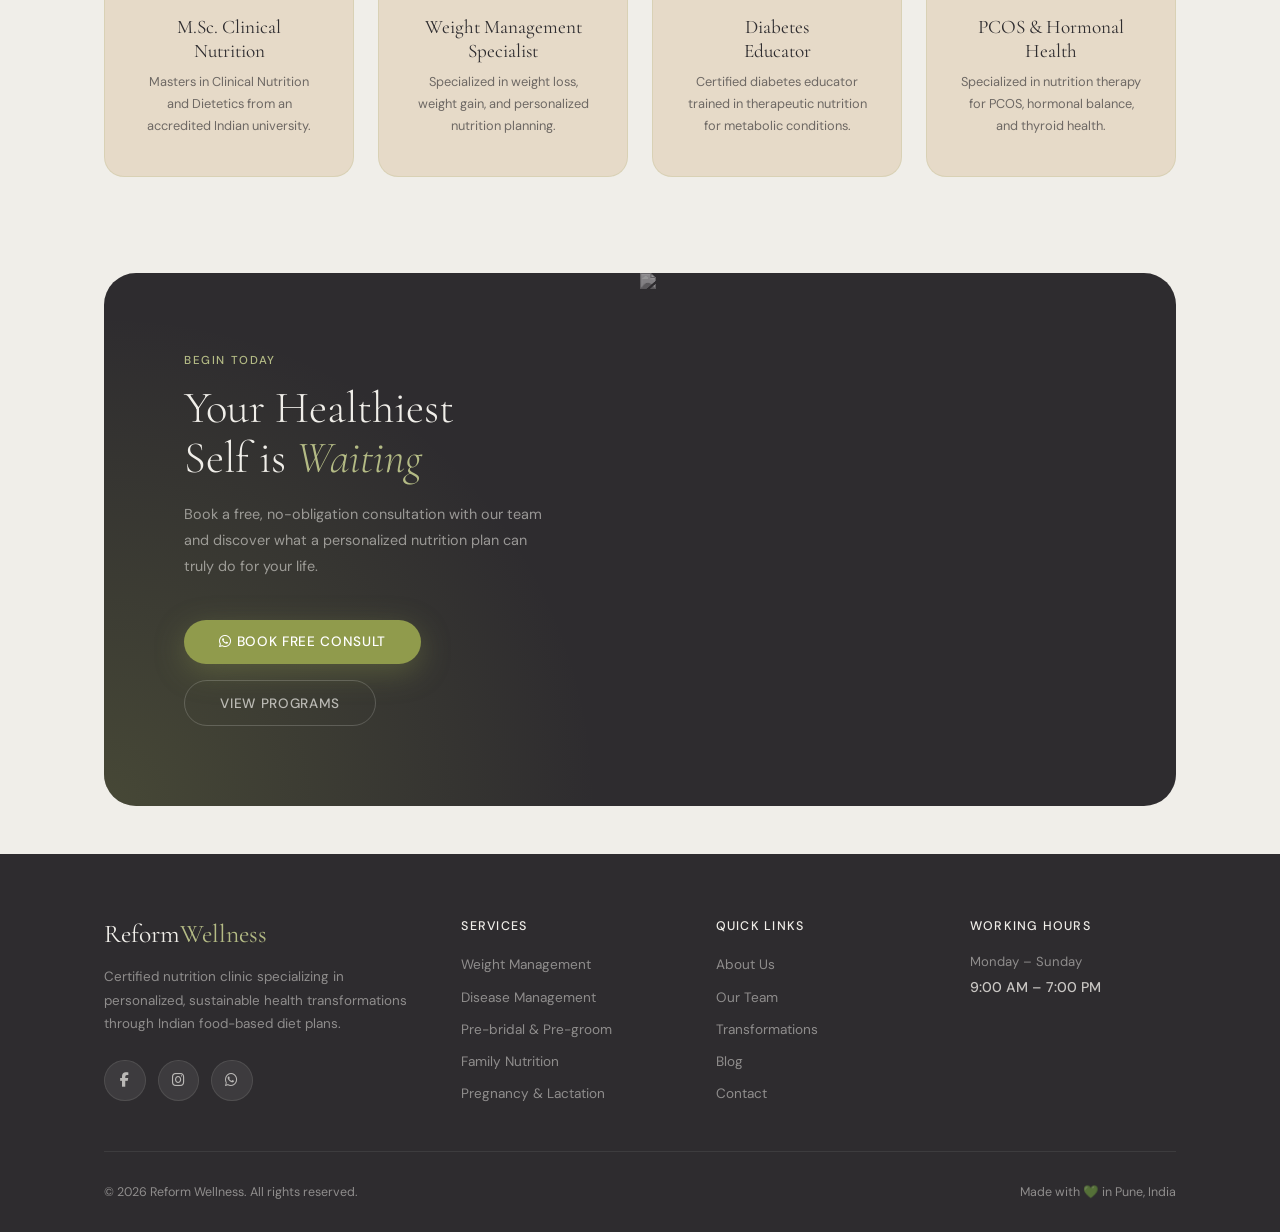
==== commit 465a4034: "updates" ====
--- a/about/index.html
+++ b/about/index.html
@@ -1265,6 +1265,10 @@
             }
 
             .story-imgs{
+                display: none;
+            }
+
+            .team-hero-stat {
                 display: none;
             }
 
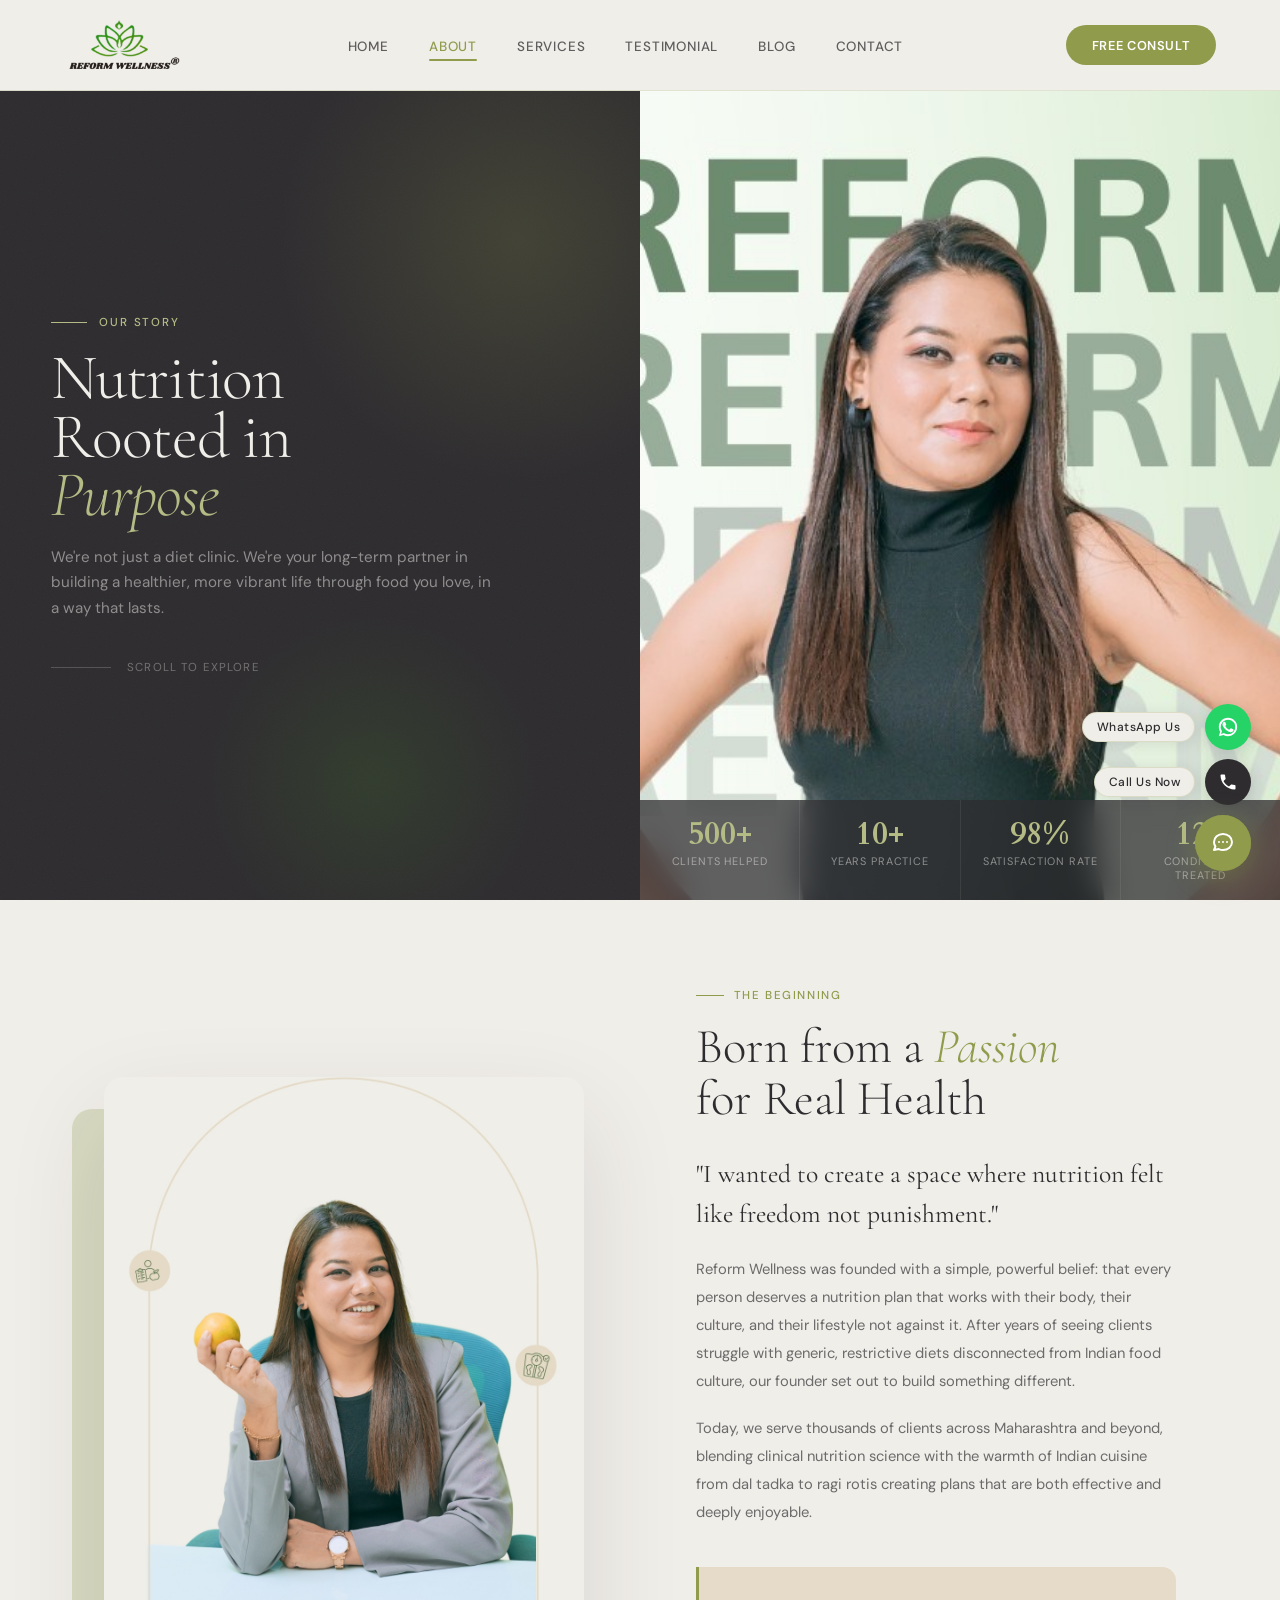
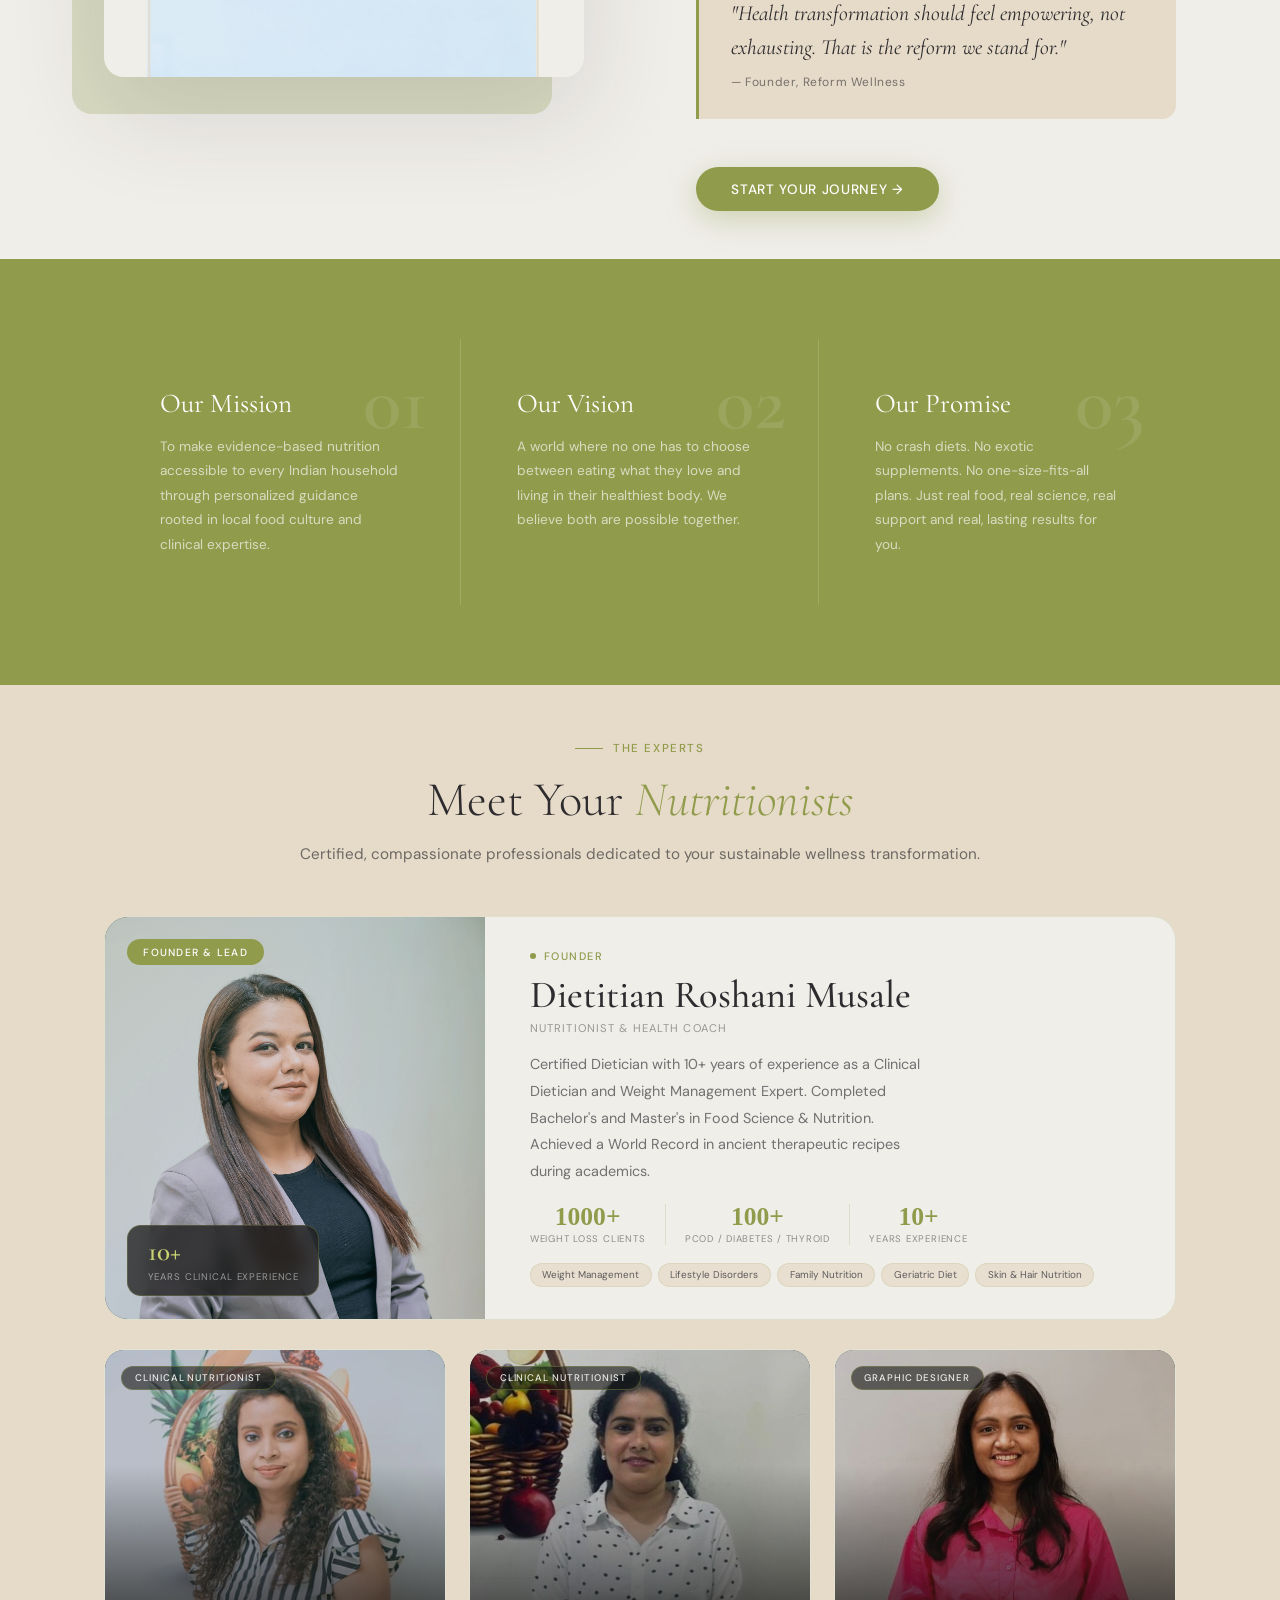
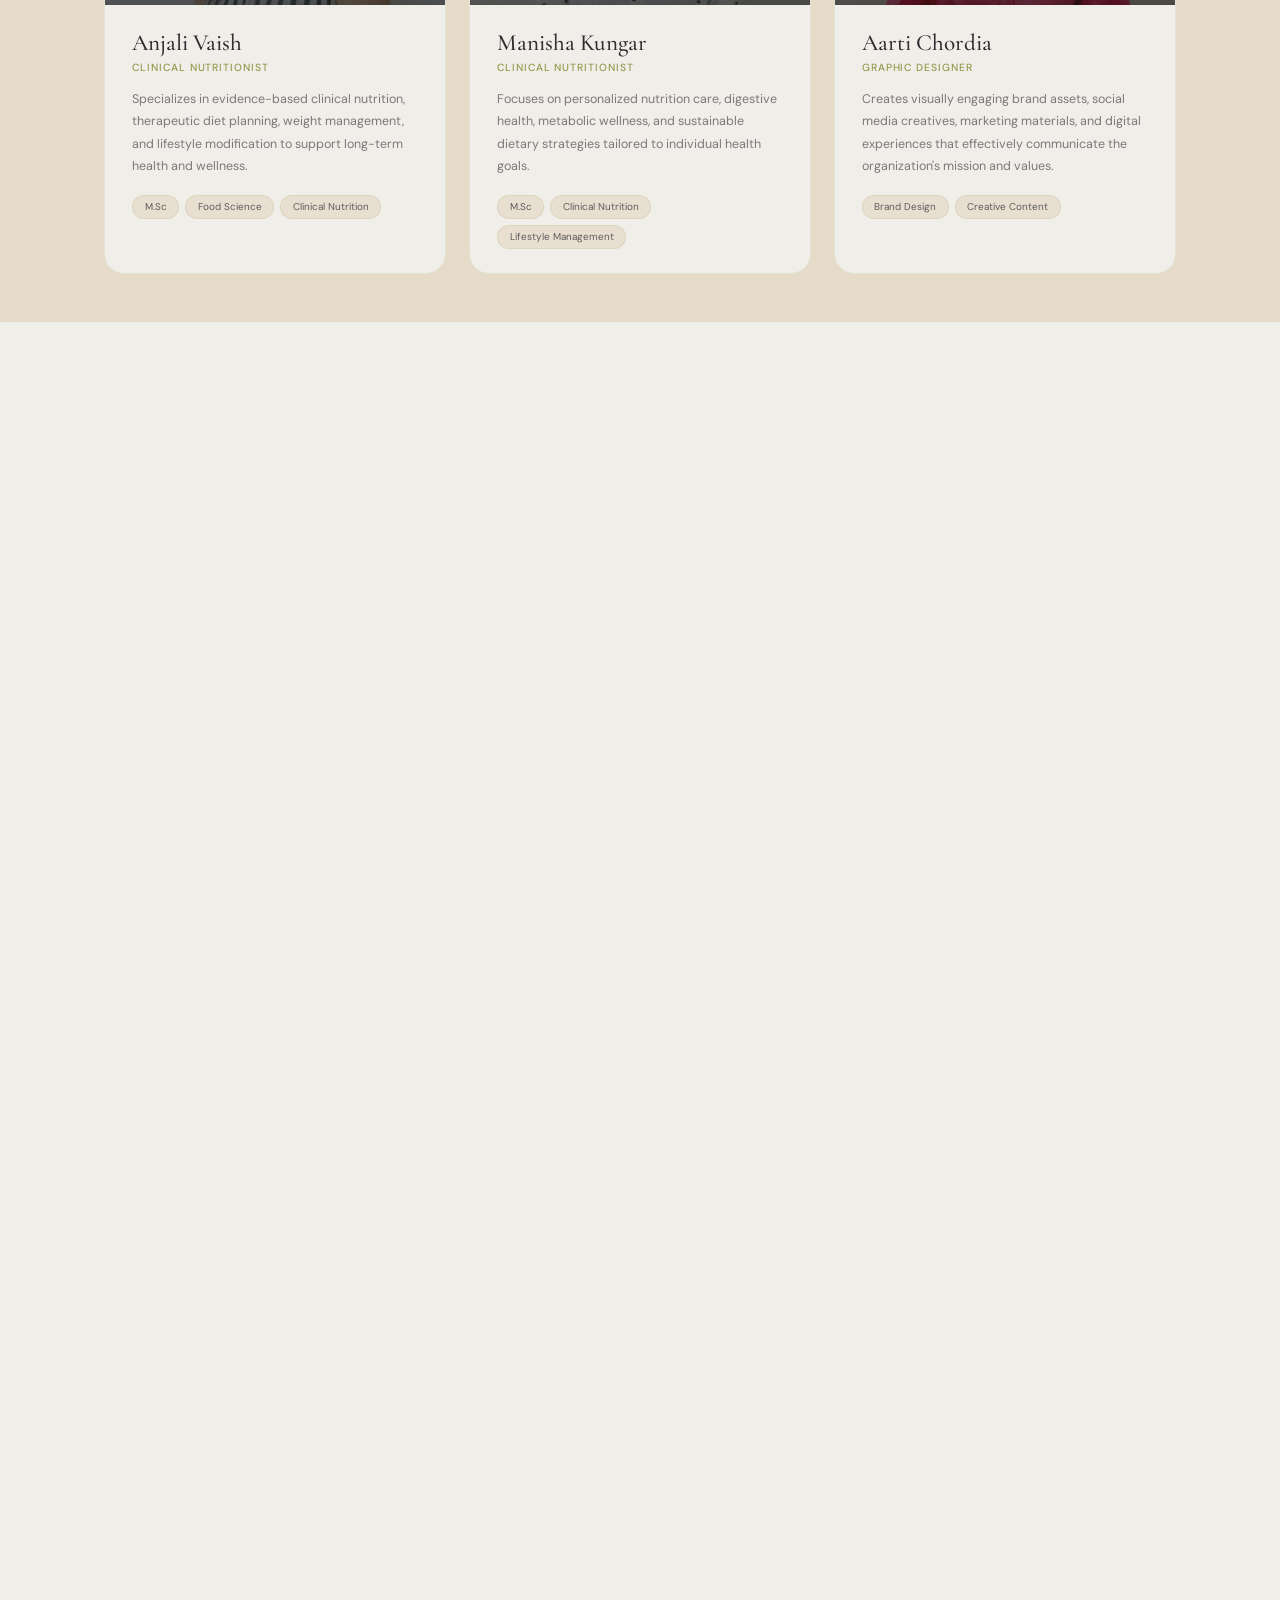
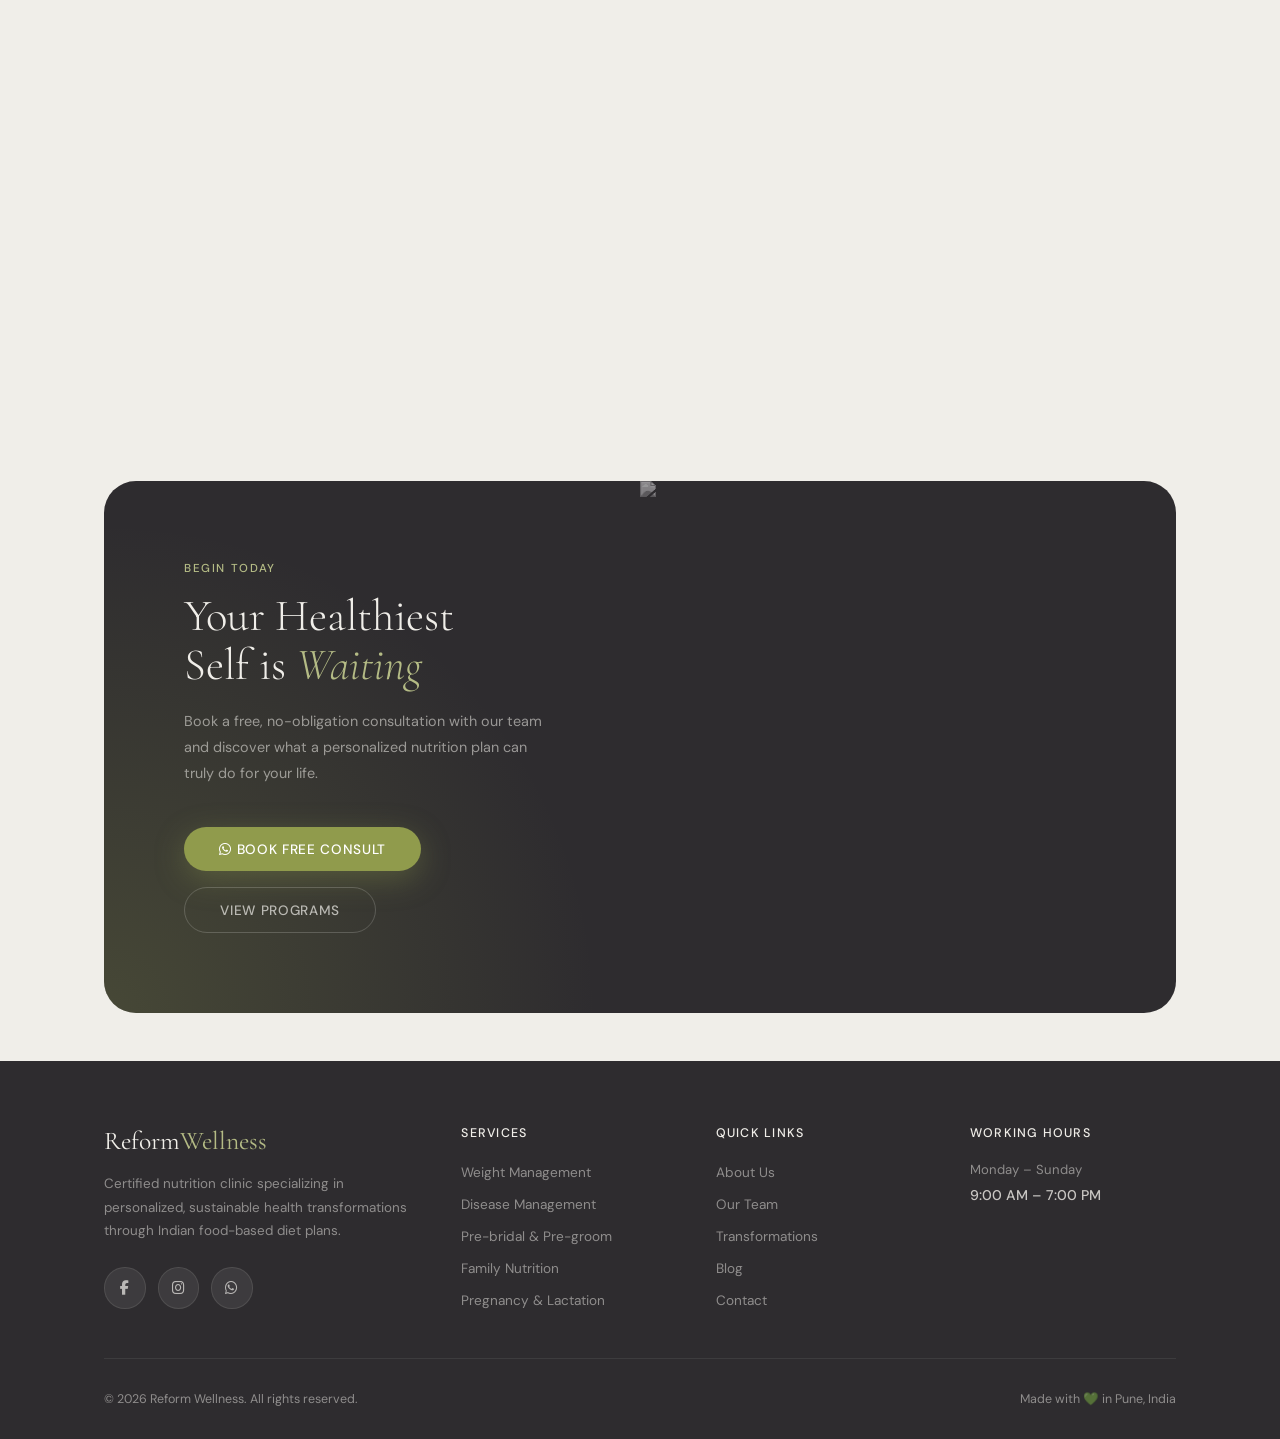
==== commit a7ef437e: "final changes" ====
--- a/about/index.html
+++ b/about/index.html
@@ -627,7 +627,7 @@
             aspect-ratio: 4/5;
             object-fit: cover;
             border-radius: 24px;
-            box-shadow: 0 40px 100px rgba(46, 44, 47, .1);
+            /* box-shadow: 0 40px 100px rgba(46, 44, 47, .1); */
             margin-top: 3rem;
         }
 
@@ -1739,7 +1739,7 @@
         </div>
     </section>
 
-    <section class="journey">
+    <!-- <section class="journey">
         <div class="container">
             <div class="fade-up" style="text-align:center;">
                 <span class="section-tag">Our Journey</span>
@@ -1808,7 +1808,7 @@
                 </div>
             </div>
         </div>
-    </section>
+    </section> -->
 
     <section class="certs">
         <div class="container">
--- a/css/style.css
+++ b/css/style.css
@@ -1910,7 +1910,7 @@
 .transforms-grid {
     display: grid;
     grid-template-columns: repeat(3, 1fr);
-    gap: 1.5rem;
+    gap: 2rem;
     margin-top: 3.5rem;
 }
 
@@ -1928,11 +1928,61 @@
     box-shadow: 0 20px 60px rgba(46, 44, 47, 0.12);
 }
 
+.transform-photo-wrap {
+    position: relative;
+    aspect-ratio: 1/1;
+    overflow: hidden;
+    border-radius: 20px;
+}
+
 .transform-img {
+    position: absolute;
+    inset: 0;
     width: 100%;
-    aspect-ratio: 4/3;
+    height: 100%;
     object-fit: cover;
-    object-position: top;
+    object-position: top center;
+    opacity: 0;
+    transition: opacity 1s ease;
+}
+
+.transform-img.active {
+    opacity: 1;
+}
+
+.transform-label {
+    position: absolute;
+    top: 1rem;
+    font-size: .65rem;
+    font-weight: 600;
+    letter-spacing: .1em;
+    text-transform: uppercase;
+    padding: .35rem .75rem;
+    border-radius: 100px;
+    z-index: 5;
+    opacity: 0;
+    transition: opacity .4s ease;
+    white-space: nowrap;
+}
+
+.transform-label-before {
+    left: 1rem;
+    background: rgba(46, 44, 47, .75);
+    color: #fff;
+}
+
+.transform-label-after {
+    right: 1rem;
+    background: var(--primary);
+    color: #fff;
+}
+
+.auto-flip-home.show-before .transform-label-before {
+    opacity: 1;
+}
+
+.auto-flip-home.show-after .transform-label-after {
+    opacity: 1;
 }
 
 .transform-body {
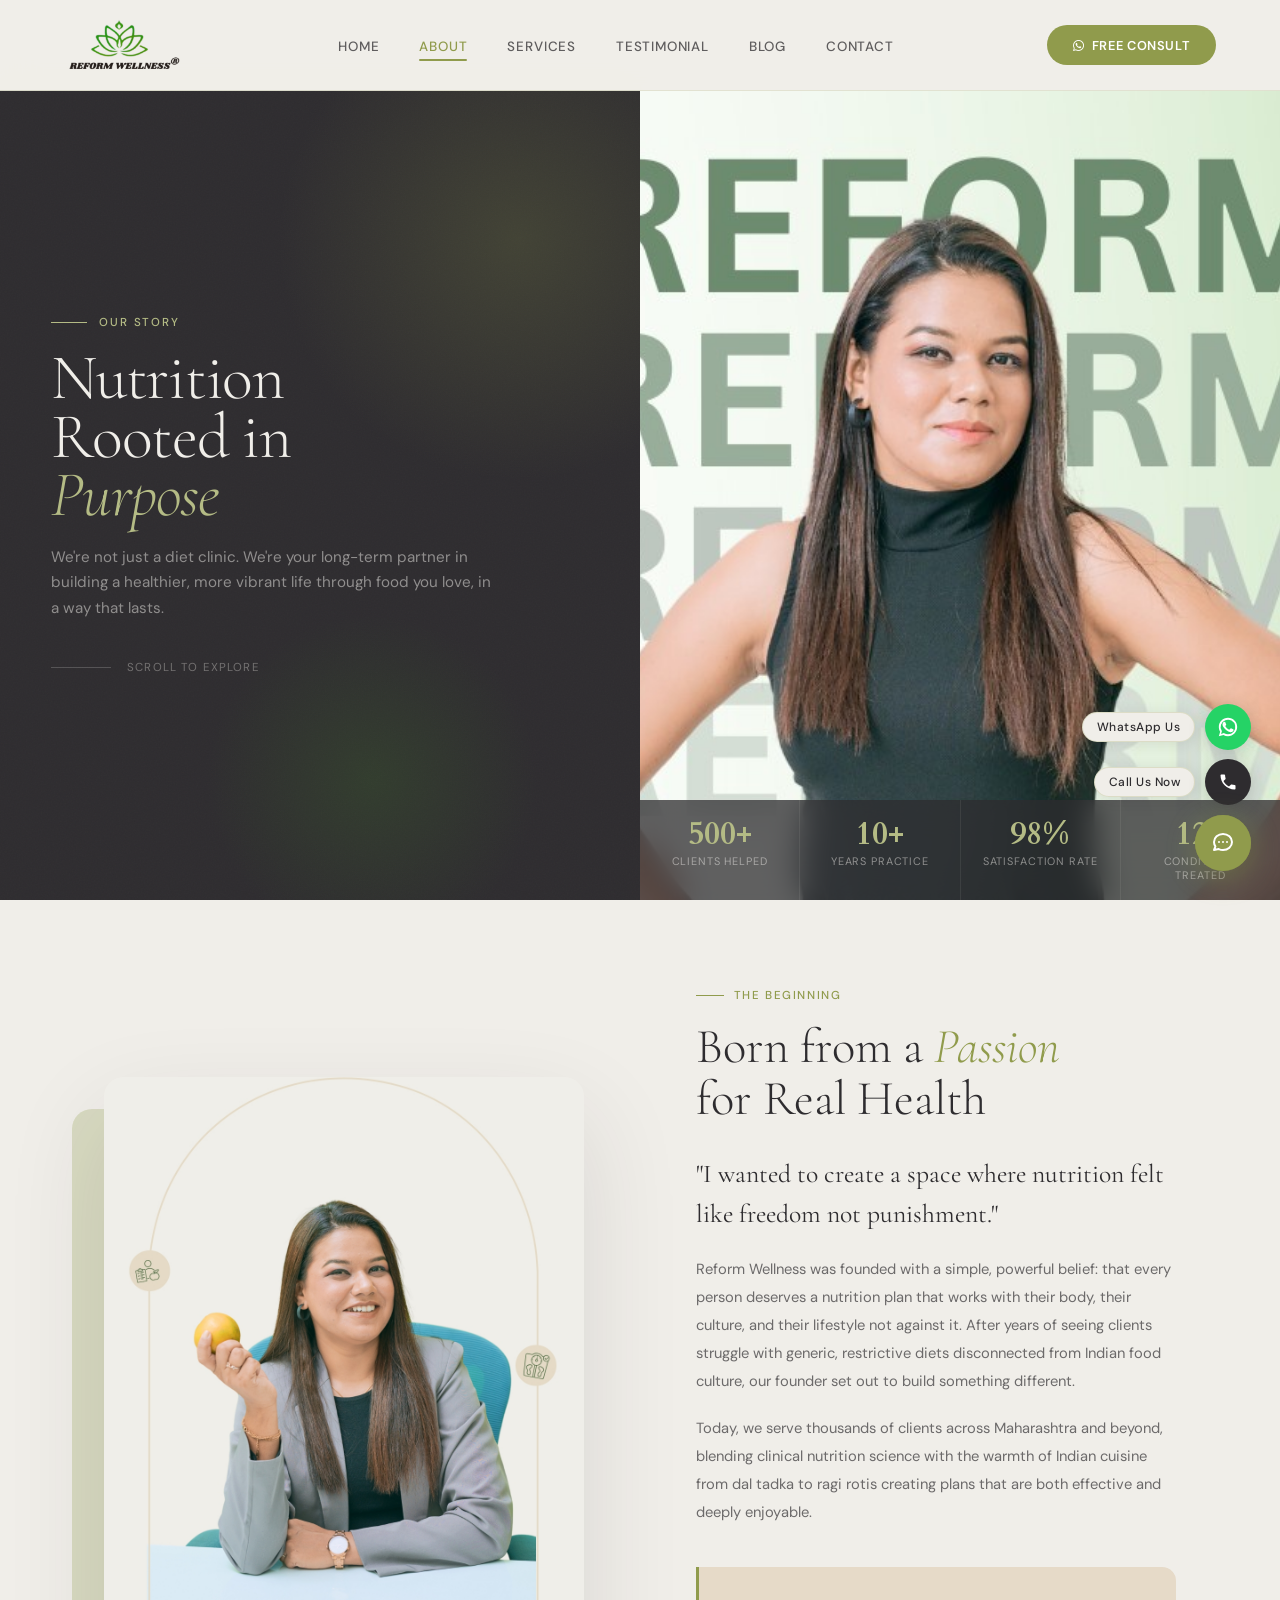
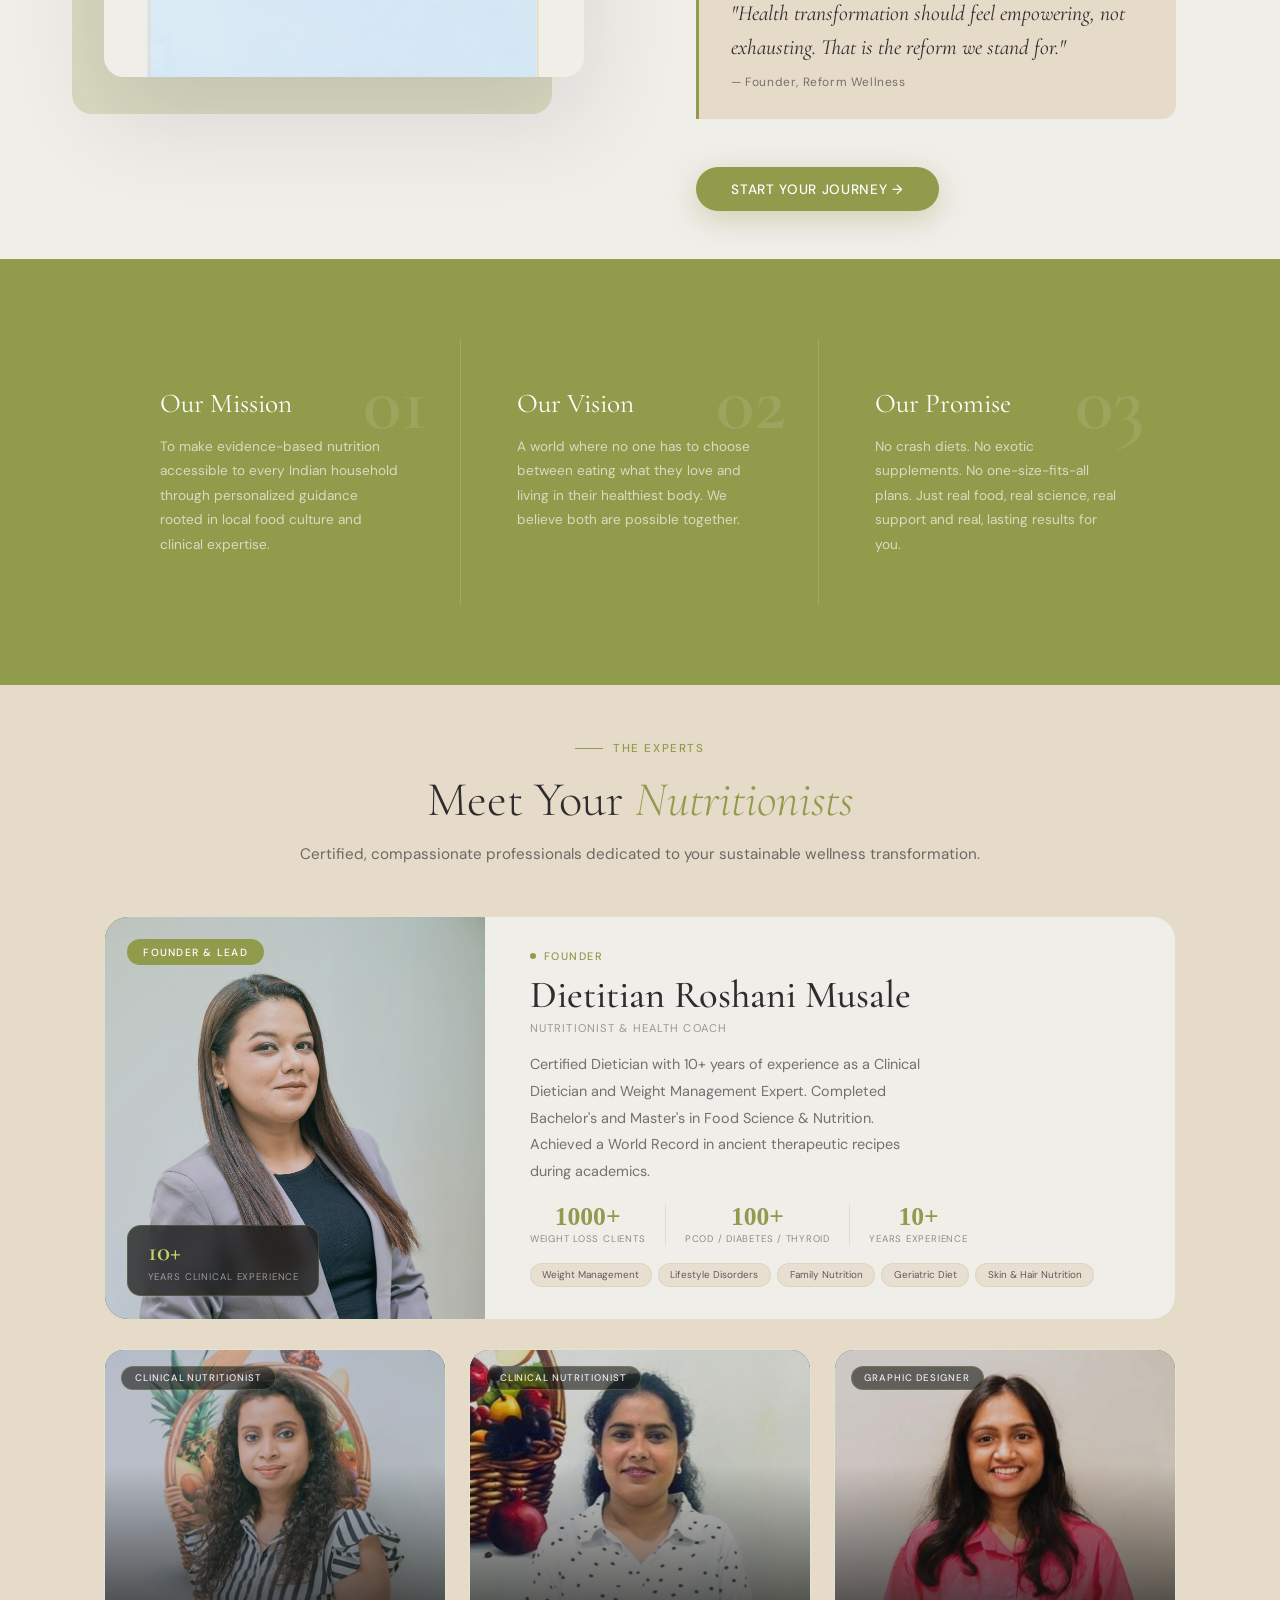
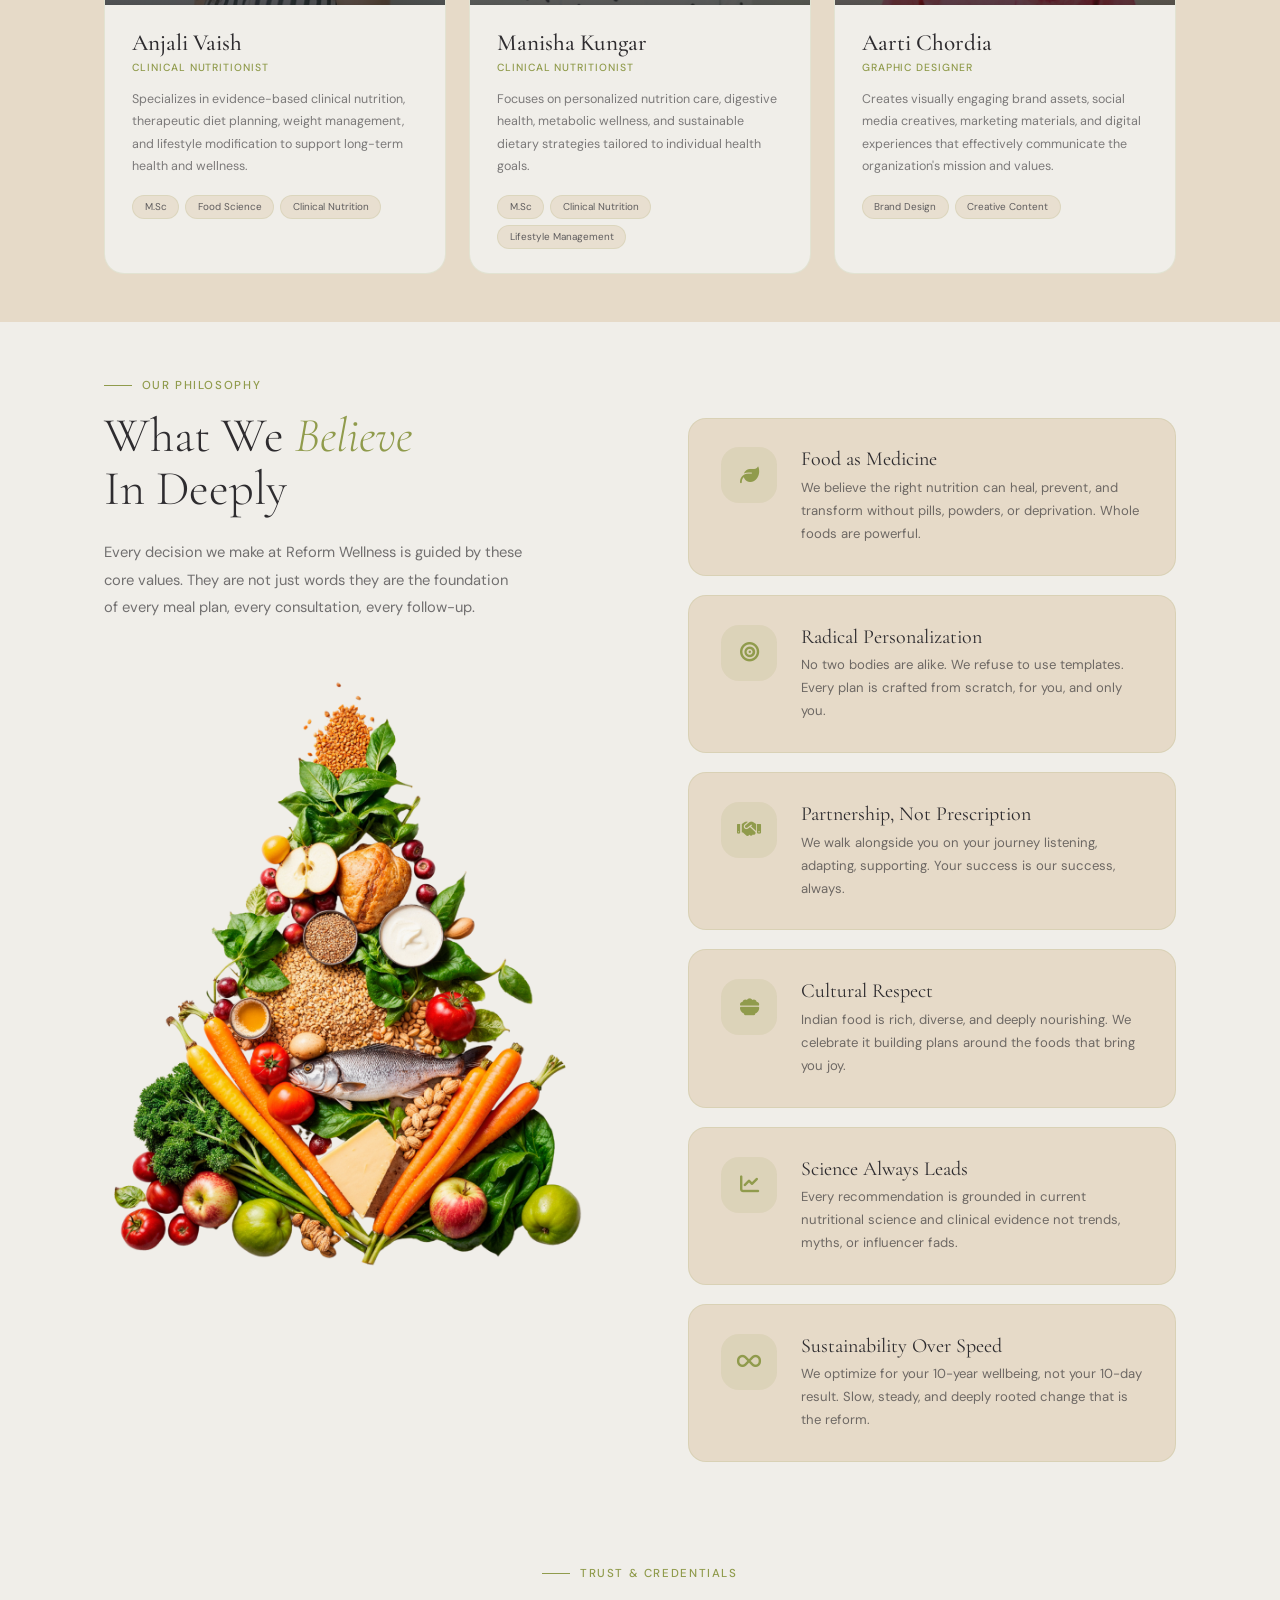
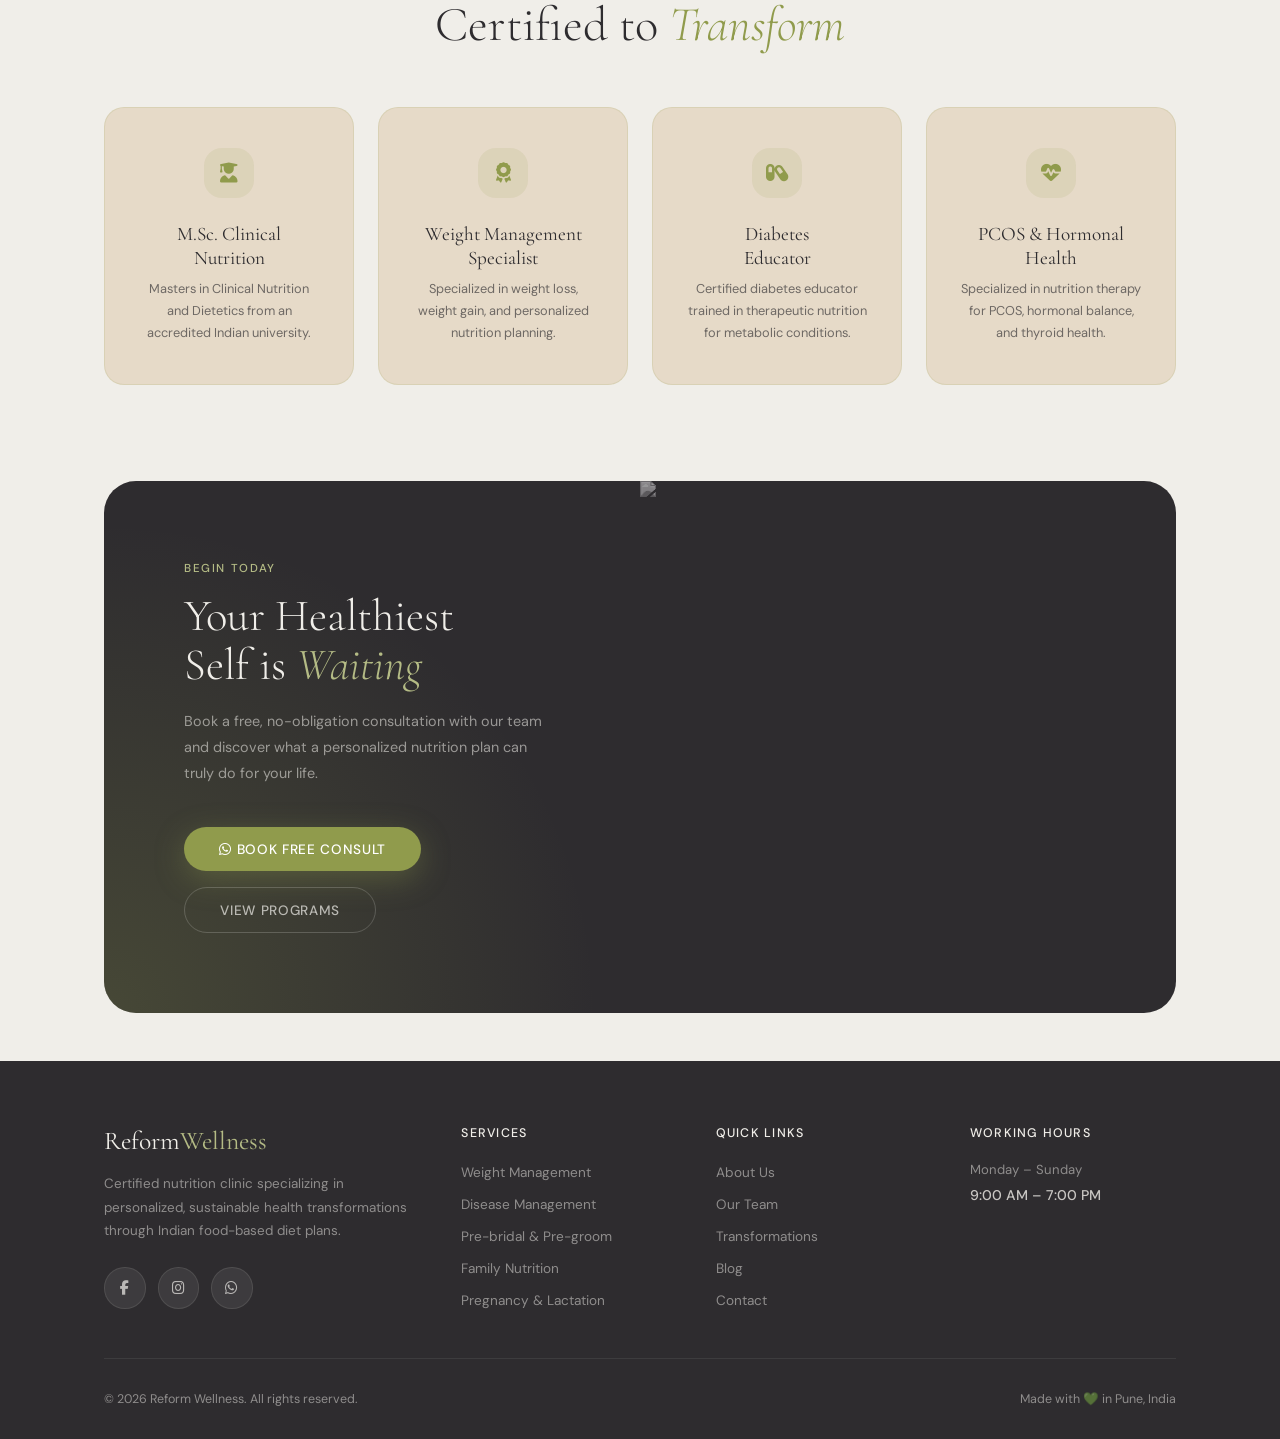
==== commit 2b7909ad: "final touches" ====
--- a/about/index.html
+++ b/about/index.html
@@ -627,7 +627,6 @@
             aspect-ratio: 4/5;
             object-fit: cover;
             border-radius: 24px;
-            /* box-shadow: 0 40px 100px rgba(46, 44, 47, .1); */
             margin-top: 3rem;
         }
 
--- a/css/style.css
+++ b/css/style.css
@@ -1907,6 +1907,7 @@
     background: var(--soft);
 }
 
+
 .transforms-grid {
     display: grid;
     grid-template-columns: repeat(3, 1fr);
@@ -1928,61 +1929,12 @@
     box-shadow: 0 20px 60px rgba(46, 44, 47, 0.12);
 }
 
-.transform-photo-wrap {
-    position: relative;
+.transform-img {
+    width: 100%;
     aspect-ratio: 1/1;
-    overflow: hidden;
+    object-fit: cover;
+    object-position: top;
     border-radius: 20px;
-}
-
-.transform-img {
-    position: absolute;
-    inset: 0;
-    width: 100%;
-    height: 100%;
-    object-fit: cover;
-    object-position: top center;
-    opacity: 0;
-    transition: opacity 1s ease;
-}
-
-.transform-img.active {
-    opacity: 1;
-}
-
-.transform-label {
-    position: absolute;
-    top: 1rem;
-    font-size: .65rem;
-    font-weight: 600;
-    letter-spacing: .1em;
-    text-transform: uppercase;
-    padding: .35rem .75rem;
-    border-radius: 100px;
-    z-index: 5;
-    opacity: 0;
-    transition: opacity .4s ease;
-    white-space: nowrap;
-}
-
-.transform-label-before {
-    left: 1rem;
-    background: rgba(46, 44, 47, .75);
-    color: #fff;
-}
-
-.transform-label-after {
-    right: 1rem;
-    background: var(--primary);
-    color: #fff;
-}
-
-.auto-flip-home.show-before .transform-label-before {
-    opacity: 1;
-}
-
-.auto-flip-home.show-after .transform-label-after {
-    opacity: 1;
 }
 
 .transform-body {
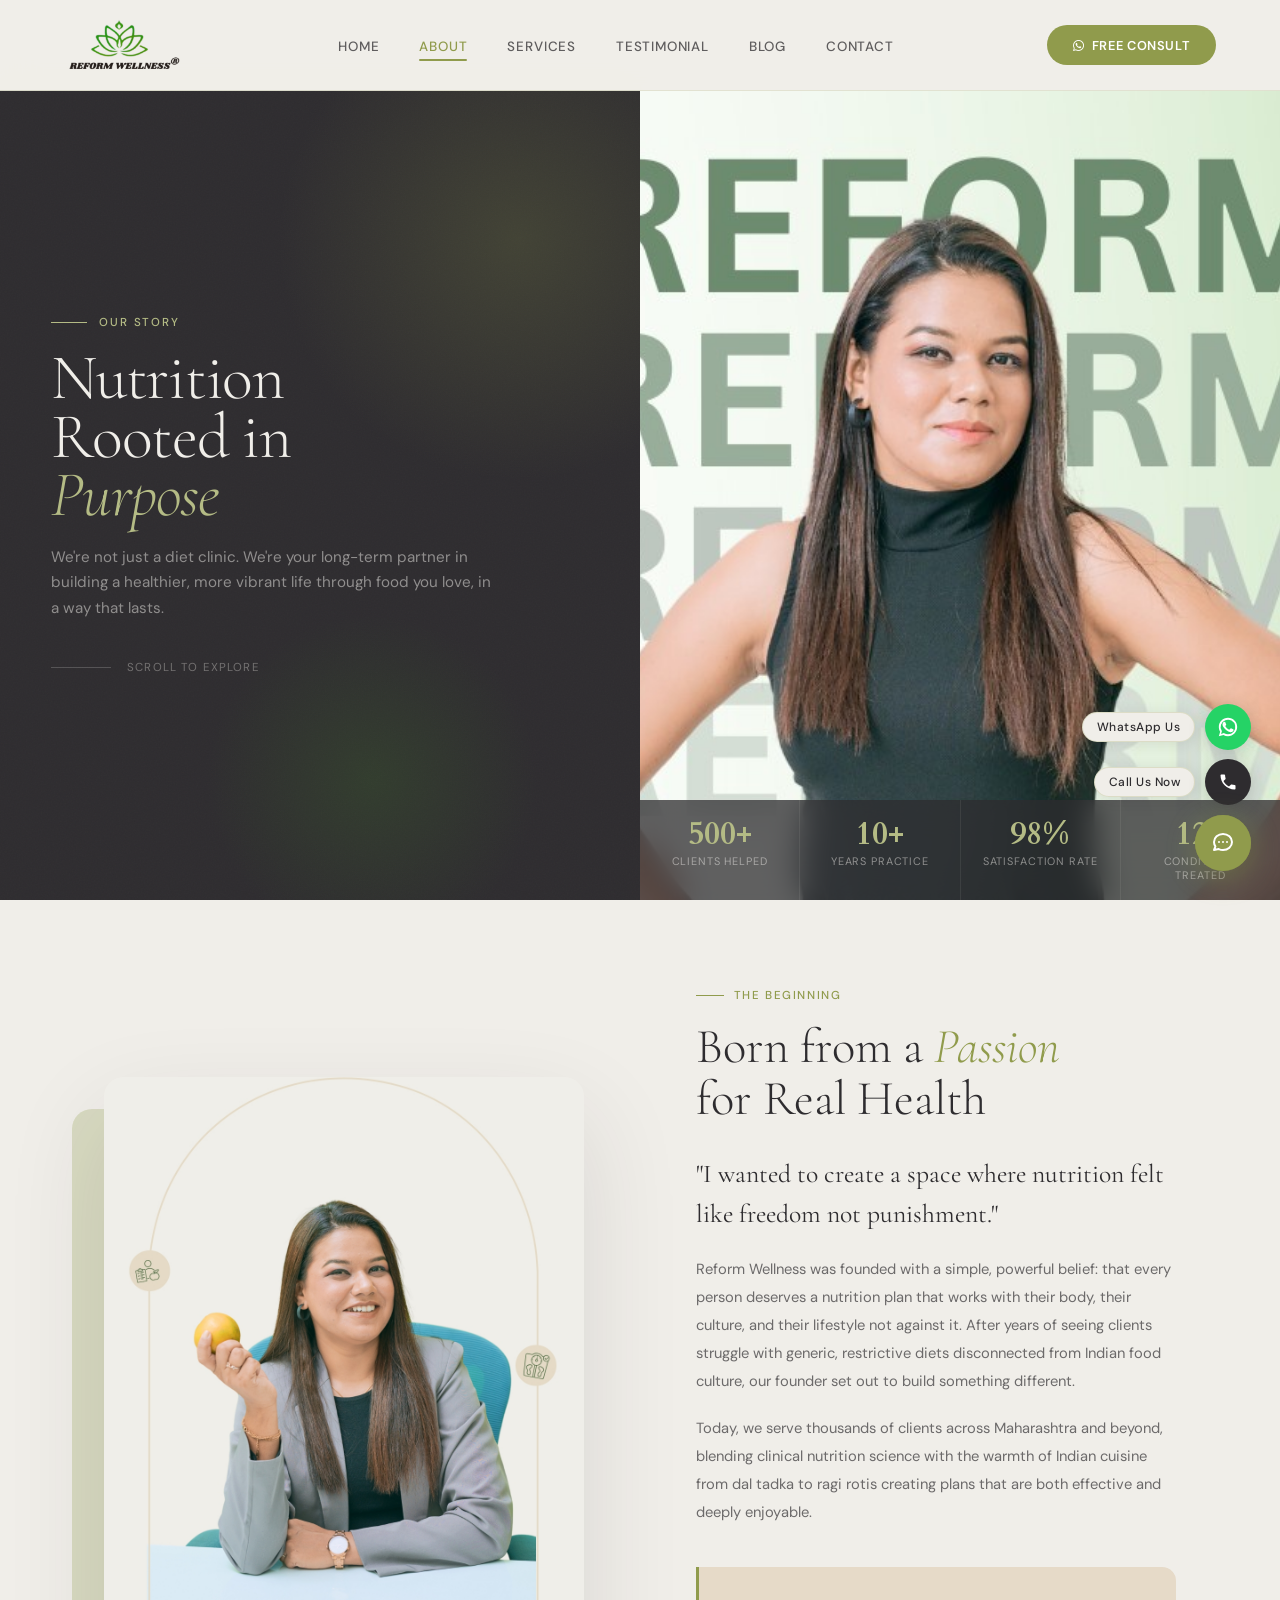
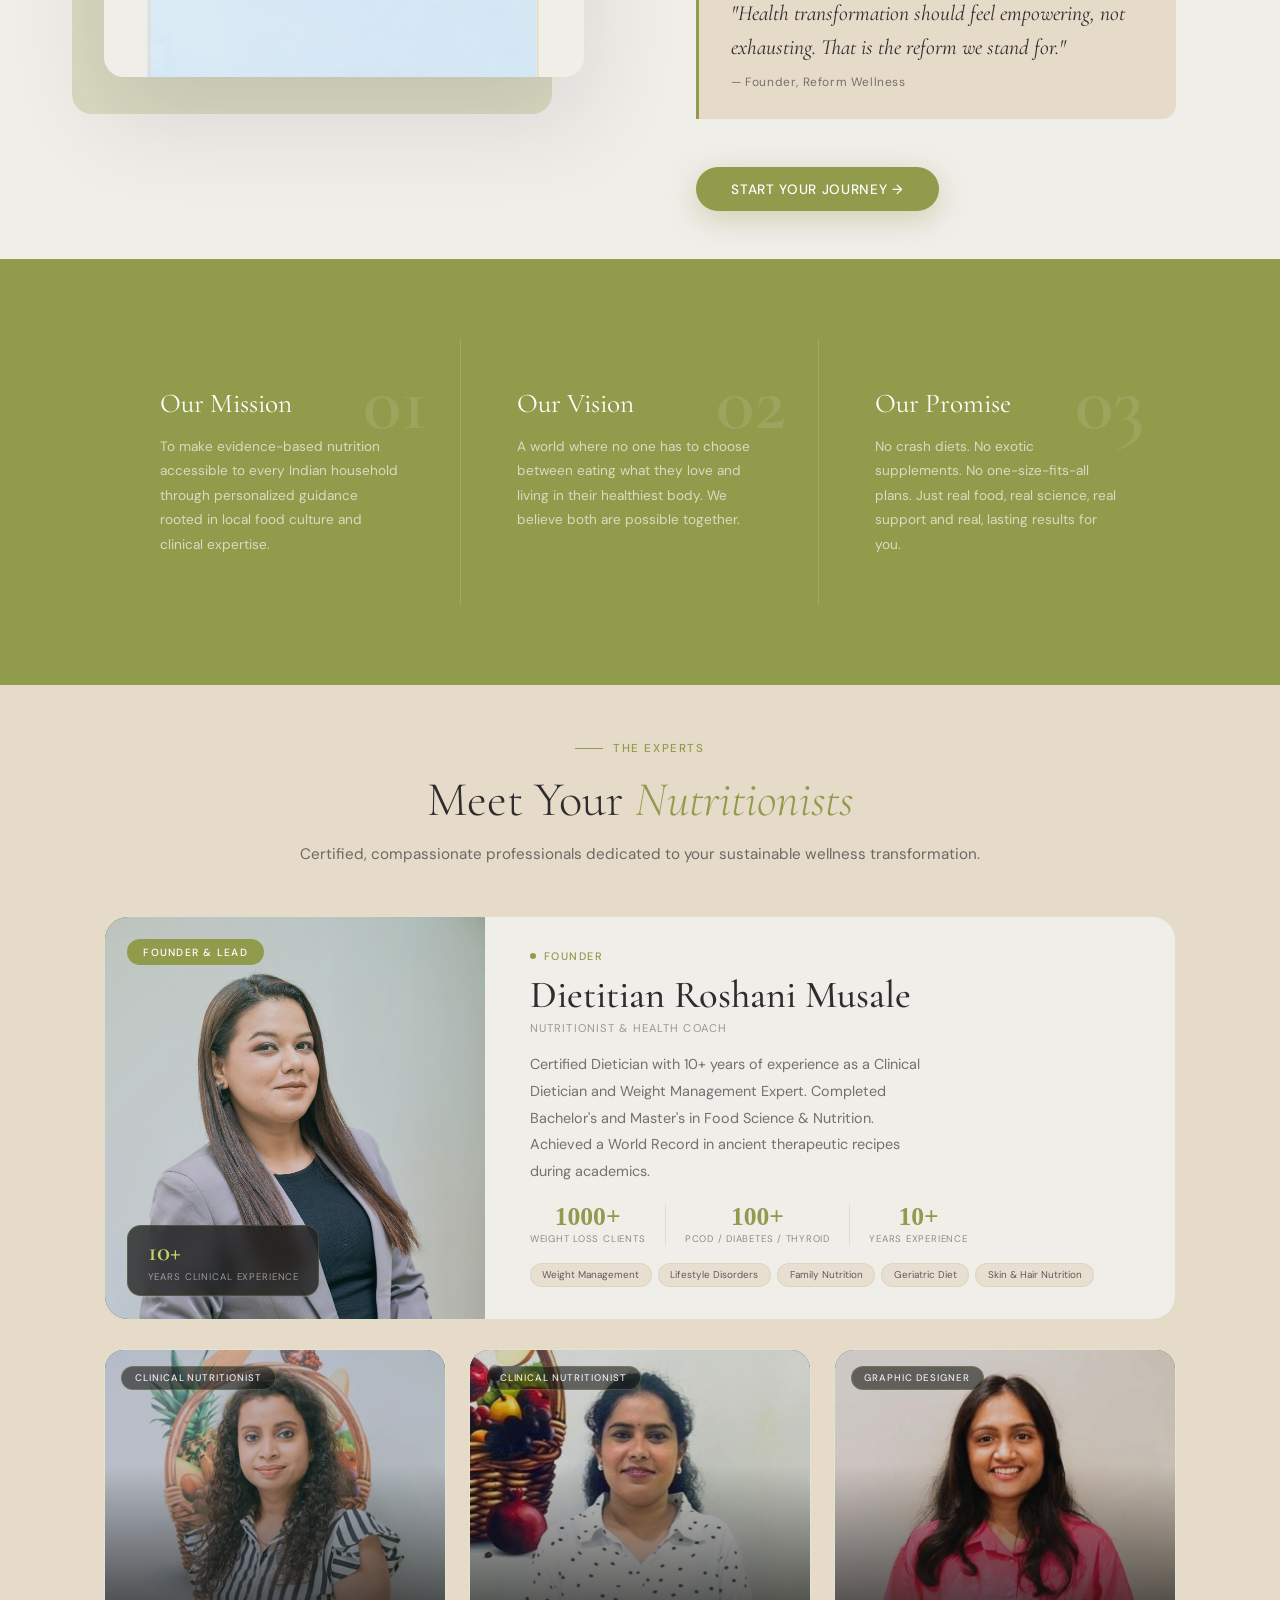
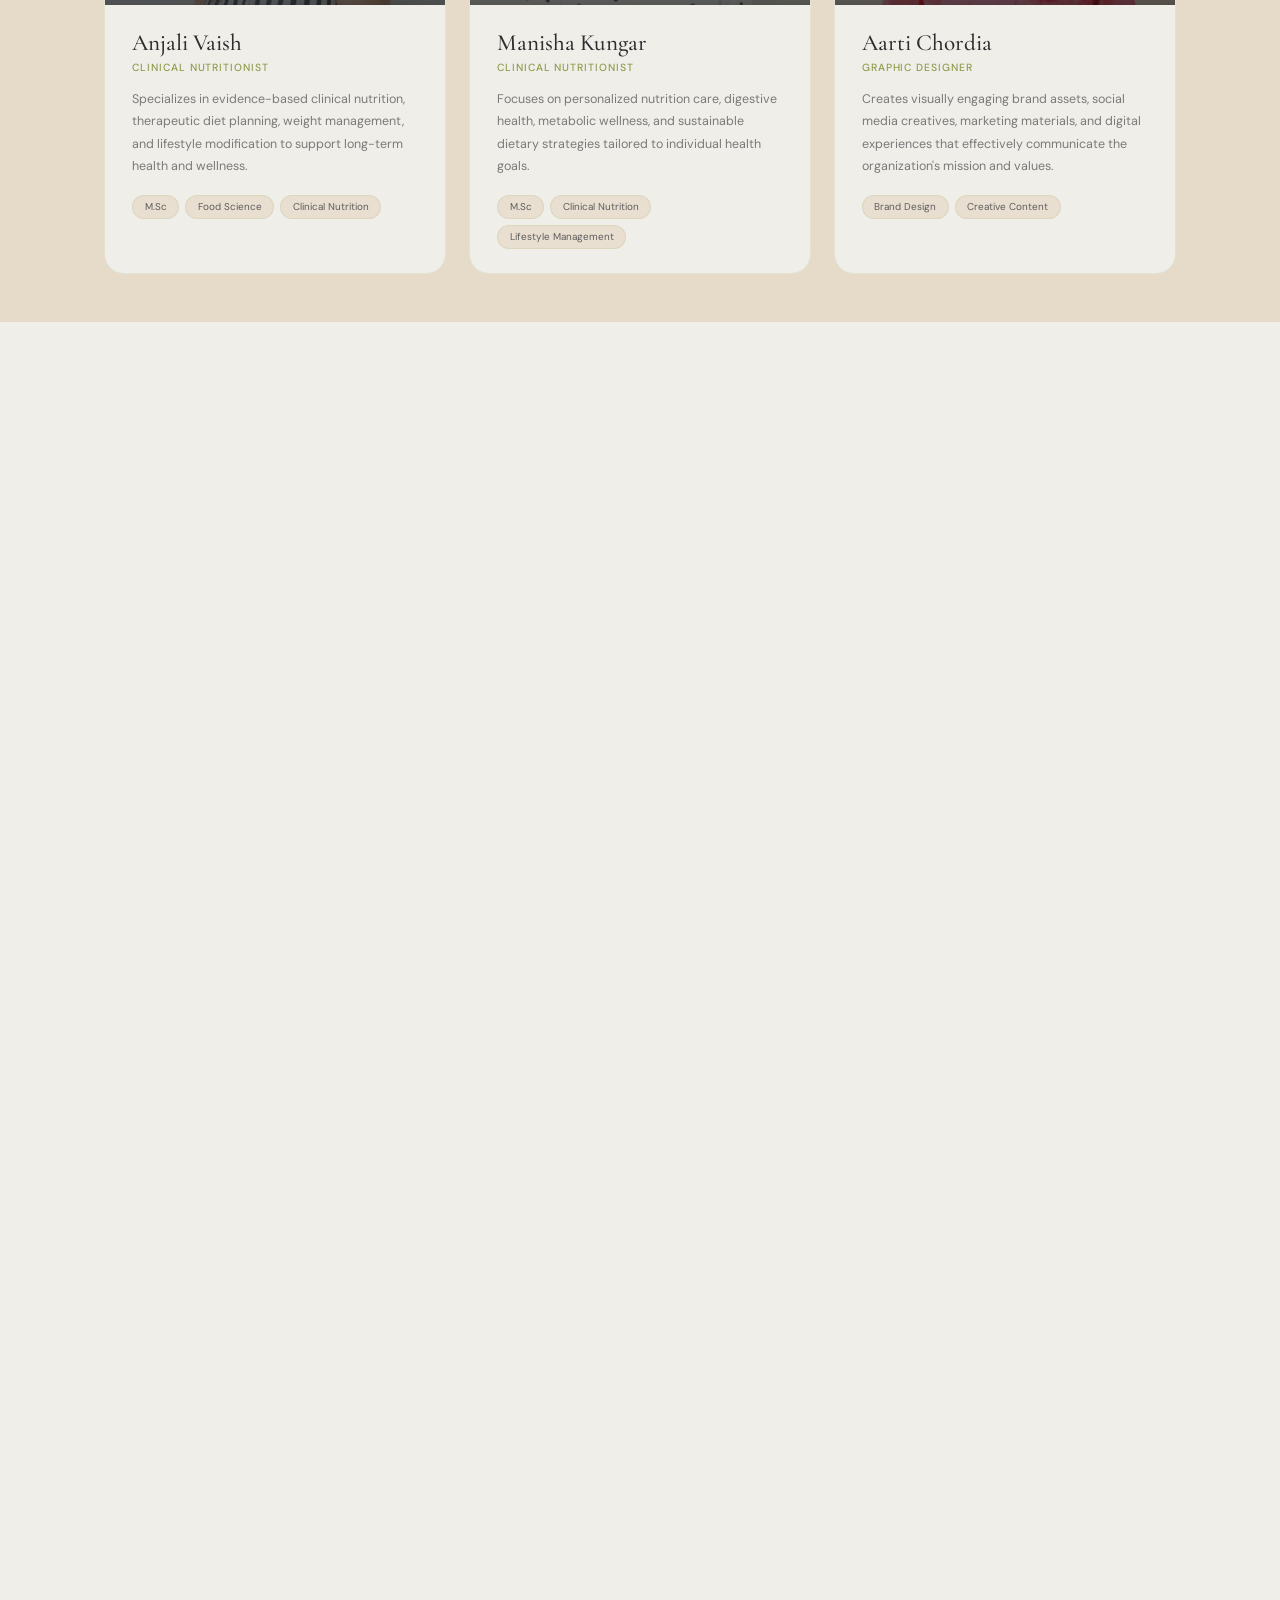
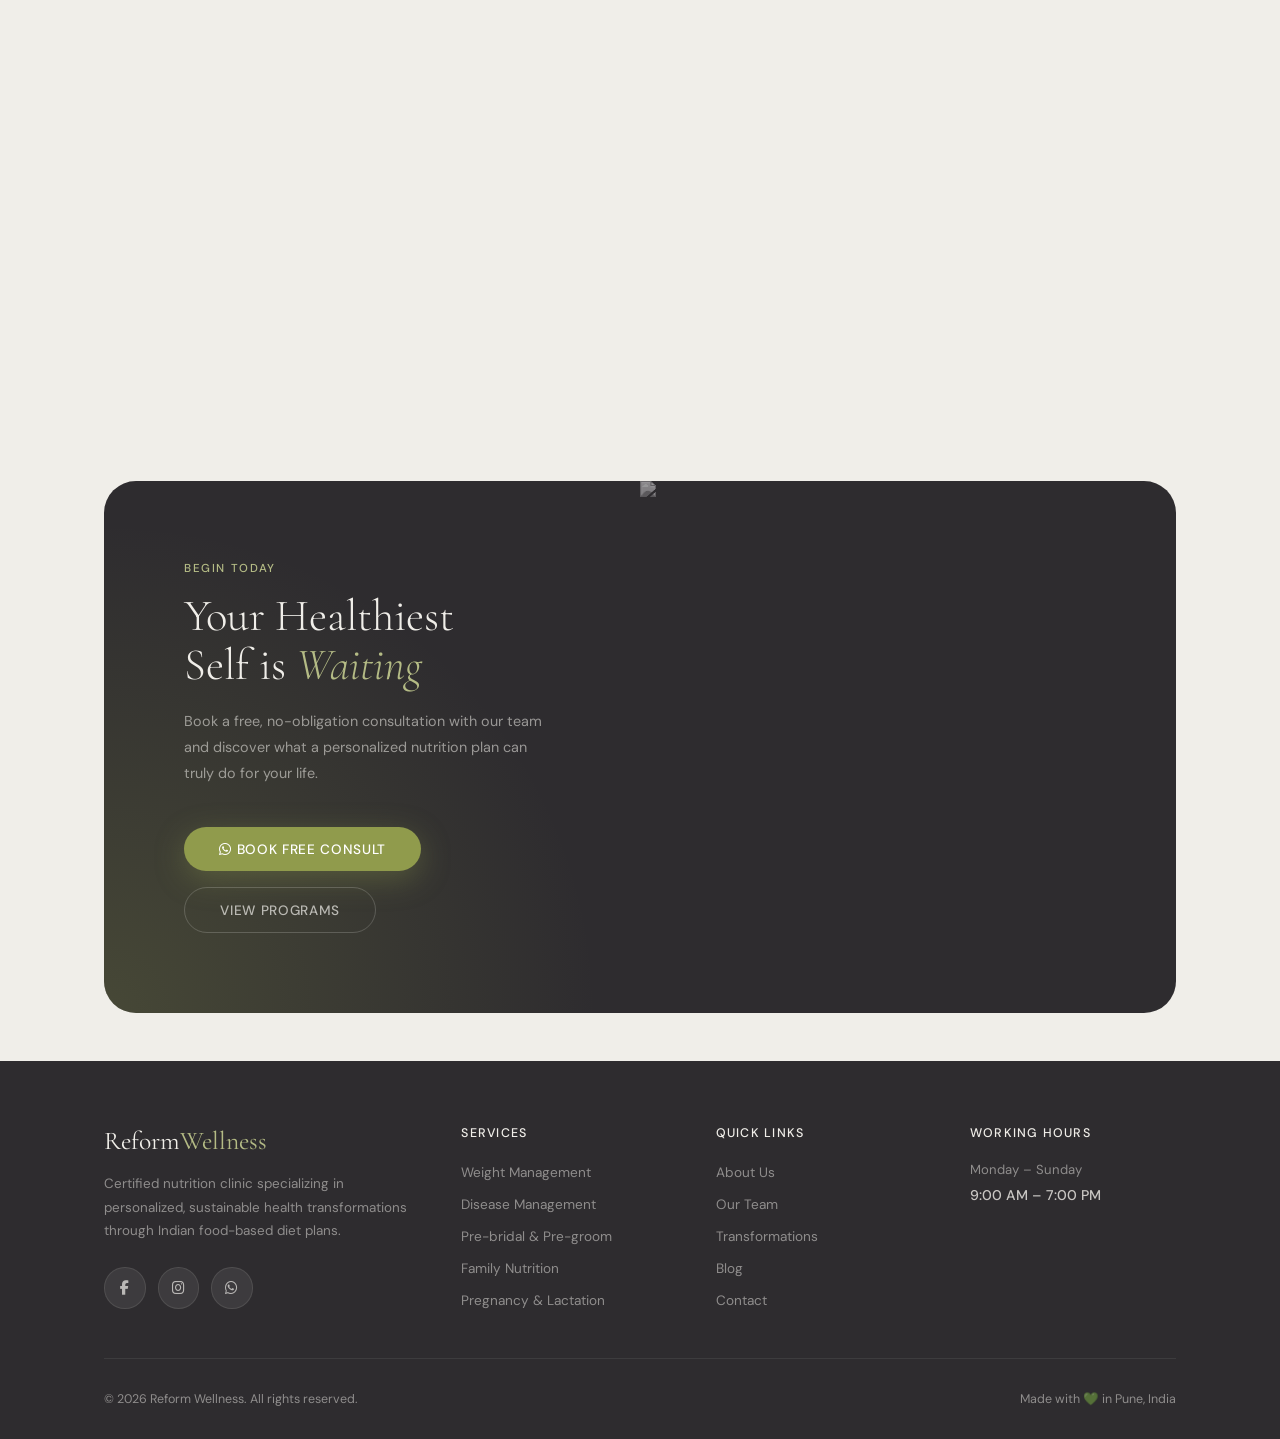
==== commit 74a196b5: "meta description and schema marker for website" ====
--- a/about/index.html
+++ b/about/index.html
@@ -4,7 +4,25 @@
 <head>
     <meta charset="UTF-8" />
     <meta name="viewport" content="width=device-width, initial-scale=1.0" />
-    <title>About Us- Reform Wellness</title>
+    <title>About Reform Wellness | Expert Nutritionists & Dietitians in Pune</title>
+    <meta name="description"
+        content="Learn about Reform Wellness, a trusted nutrition and diet clinic in Pune. Meet our expert dietitians, discover our mission, values, and personalized approach to weight loss, PCOS, thyroid, diabetes, pregnancy nutrition, and overall wellness." />
+    <meta name="keywords"
+        content="About Reform Wellness, Nutritionist Pune, Dietitian Pune, Weight Loss Expert Pune, PCOS Dietitian, Thyroid Nutritionist, Diabetes Diet Clinic, Pregnancy Nutrition Pune, Wellness Clinic Pune" />
+    <meta property="og:title" content="About Reform Wellness | Expert Nutritionists & Dietitians in Pune" />
+    <meta property="og:description"
+        content="Meet the team behind Reform Wellness and learn how our personalized nutrition approach helps clients achieve sustainable health, weight loss, and wellness goals." />
+    <meta property="og:type" content="website" />
+    <meta property="og:url" content="https://reformwellness.in/about" />
+    <meta property="og:image" content="https://reformwellness.in/images/about/about-og-image.webp" />
+    <meta name="twitter:card" content="summary_large_image" />
+    <meta name="twitter:title" content="About Reform Wellness | Expert Nutritionists & Dietitians in Pune" />
+    <meta name="twitter:description"
+        content="Meet our nutrition experts and discover the philosophy behind Reform Wellness." />
+    <meta name="twitter:image" content="https://reformwellness.in/images/about/about-og-image.webp" />
+    <meta name="robots" content="index, follow">
+    <meta property="og:site_name" content="Reform Wellness">
+    <meta name="twitter:site" content="@reformwellness">
     <link rel="icon" type="image/x-icon" href="/favicon_io/favicon.ico" />
     <link rel="stylesheet" href="https://cdnjs.cloudflare.com/ajax/libs/font-awesome/6.7.2/css/all.min.css" />
     <link
@@ -12,6 +30,28 @@
         rel="stylesheet" />
     <link href="https://fonts.googleapis.com/css2?family=Cardo:wght@400;700&display=swap" rel="stylesheet">
     <link rel="stylesheet" href="/css/style.css">
+    <link rel="canonical" href="https://reformwellness.in/about" />
+    <script type="application/ld+json">
+{
+  "@context":"https://schema.org",
+  "@type":"AboutPage",
+  "name":"About Reform Wellness",
+  "url":"https://reformwellness.in/about",
+  "description":"Learn about Reform Wellness, our mission, values and expert nutrition team.",
+  "mainEntity":{
+    "@type":"MedicalBusiness",
+    "name":"Reform Wellness",
+    "url":"https://reformwellness.in",
+    "logo":"https://reformwellness.in/images/logo.webp",
+    "address":{
+      "@type":"PostalAddress",
+      "addressLocality":"Kharadi",
+      "addressRegion":"Maharashtra",
+      "addressCountry":"IN"
+    }
+  }
+}
+</script>
     <style>
         .about-hero {
             height: calc(100vh - 90px);
@@ -1263,7 +1303,7 @@
                 word-break: break-word;
             }
 
-            .story-imgs{
+            .story-imgs {
                 display: none;
             }
 
--- a/css/style.css
+++ b/css/style.css
@@ -969,112 +969,6 @@
     transform: translateX(3px);
 }
 
-.svc-cta-row {
-    display: grid;
-    grid-template-columns: 1fr 1fr;
-}
-
-.svc-cta-content {
-    background: var(--primary);
-    padding: 2.2ram 2.5rem;
-    display: flex;
-    flex-direction: column;
-    justify-content: center;
-    align-items: flex-start;
-}
-
-.svc-cta-eyebrow {
-    font-size: 0.68rem;
-    letter-spacing: 0.16em;
-    text-transform: uppercase;
-    color: rgba(240, 238, 233, 0.65);
-    margin-bottom: 0.8rem;
-}
-
-.svc-cta-title {
-    font-family: 'Cormorant Garamond', serif;
-    font-size: clamp(1.6rem, 2.5vw, 2.2rem);
-    font-weight: 300;
-    color: var(--light);
-    line-height: 1.2;
-    margin-bottom: 1.6rem;
-}
-
-.svc-cta-title em {
-    font-style: italic;
-    color: rgba(240, 238, 233, 0.75);
-}
-
-.svc-cta-btn {
-    display: inline-flex;
-    align-items: center;
-    gap: 0.6rem;
-    background: var(--light);
-    color: var(--primary);
-    font-size: 0.8rem;
-    font-weight: 500;
-    letter-spacing: 0.07em;
-    text-transform: uppercase;
-    padding: 0.8rem 1.8rem;
-    border-radius: 100px;
-    text-decoration: none;
-    transition: background 0.25s ease, color 0.25s ease, gap 0.25s ease;
-}
-
-.svc-cta-btn:hover {
-    background: var(--dark);
-    color: var(--secondary);
-    gap: 0.9rem;
-}
-
-.svc-cta-img {
-    background: var(--dark);
-    display: flex;
-    align-items: center;
-    justify-content: center;
-    position: relative;
-    overflow: hidden;
-}
-
-.svc-cta-img img {
-    width: 100%;
-    height: 100%;
-    object-fit: cover;
-    opacity: 0.5;
-}
-
-.svc-cta-img-fallback {
-    font-size: 5rem;
-    color: rgba(144, 155, 76, 0.25);
-}
-
-.svc-cta-stat {
-    position: absolute;
-    bottom: 1.5rem;
-    left: 1.5rem;
-    background: rgba(240, 238, 233, 0.1);
-    border: 1px solid rgba(240, 238, 233, 0.15);
-    border-radius: 14px;
-    padding: 1rem 1.4rem;
-    backdrop-filter: blur(10px);
-}
-
-.svc-cta-stat-num {
-    font-family: 'Cormorant Garamond', serif;
-    font-size: 2rem;
-    font-weight: 600;
-    color: var(--secondary);
-    line-height: 1;
-}
-
-.svc-cta-stat-label {
-    font-size: 0.68rem;
-    color: rgba(240, 238, 233, 0.5);
-    text-transform: uppercase;
-    letter-spacing: 0.08em;
-    margin-top: 0.2rem;
-}
-
 .why {
     position: relative;
     overflow: hidden;
